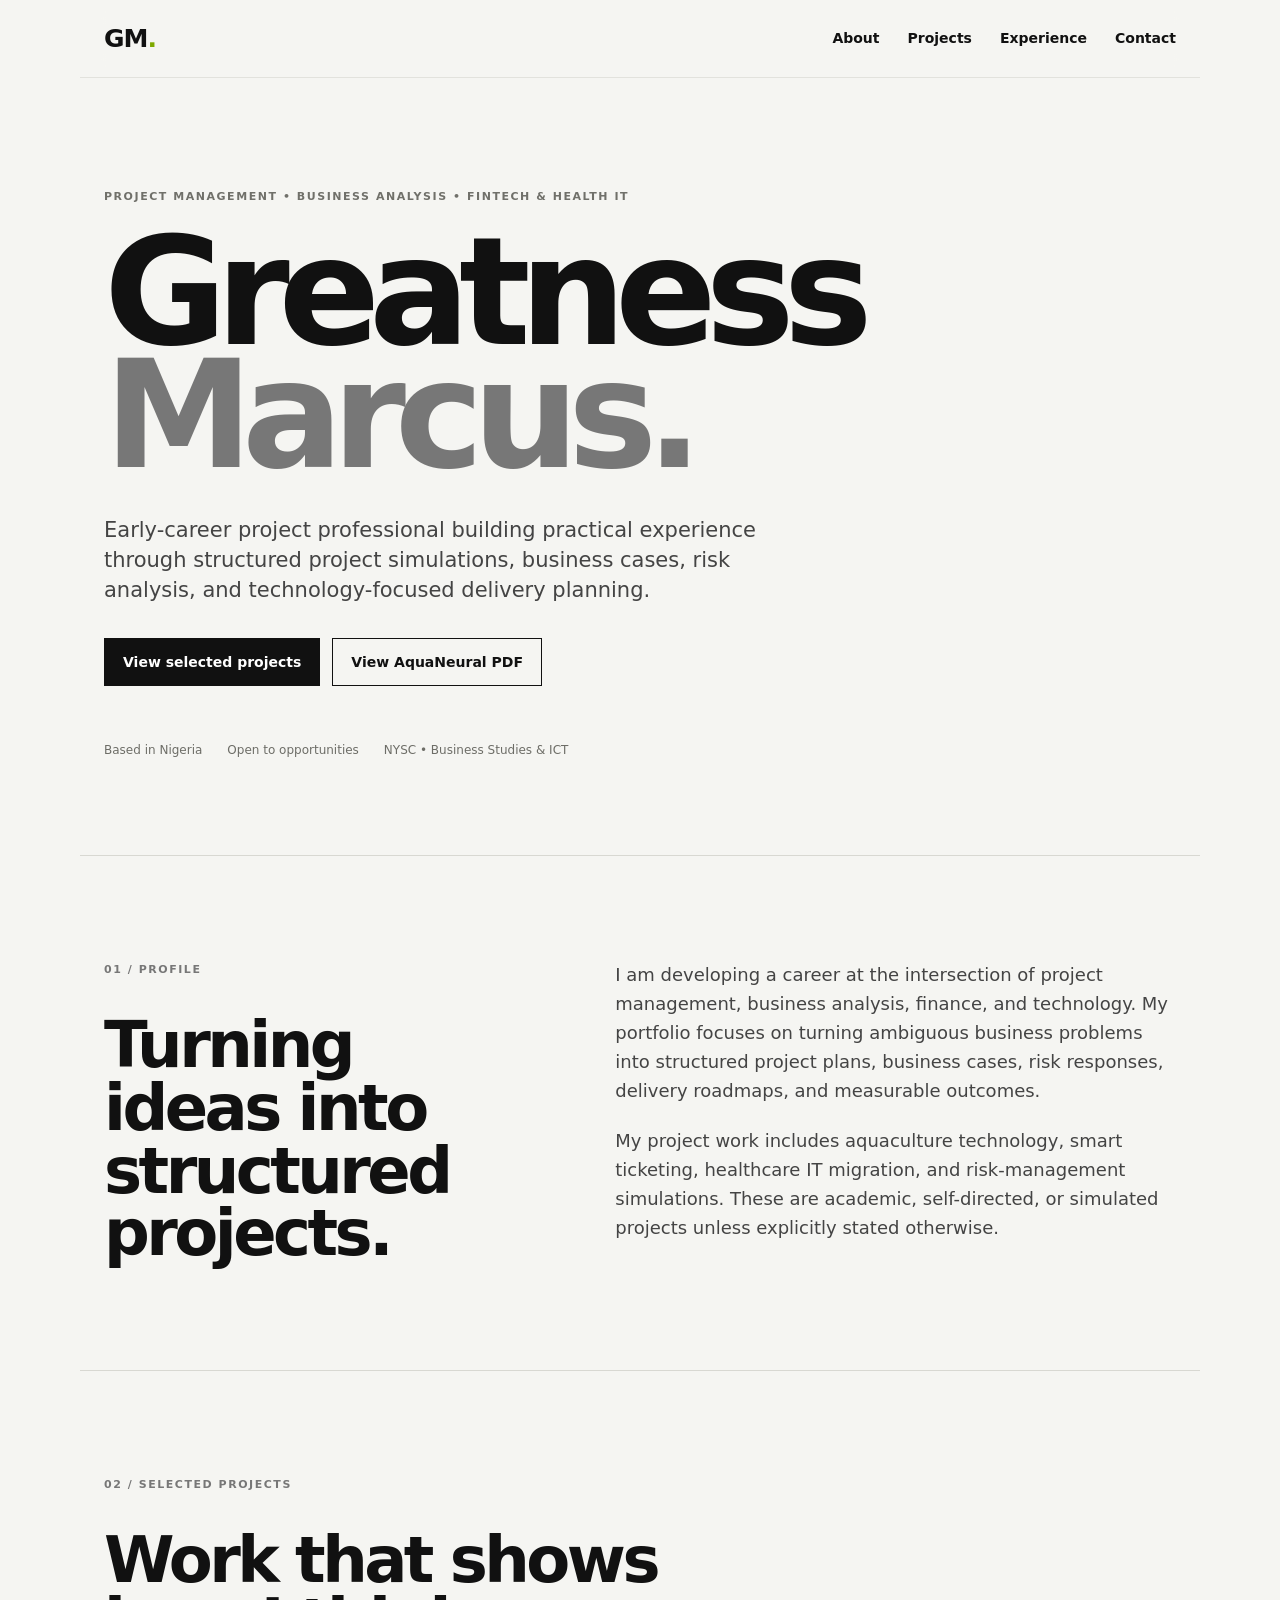
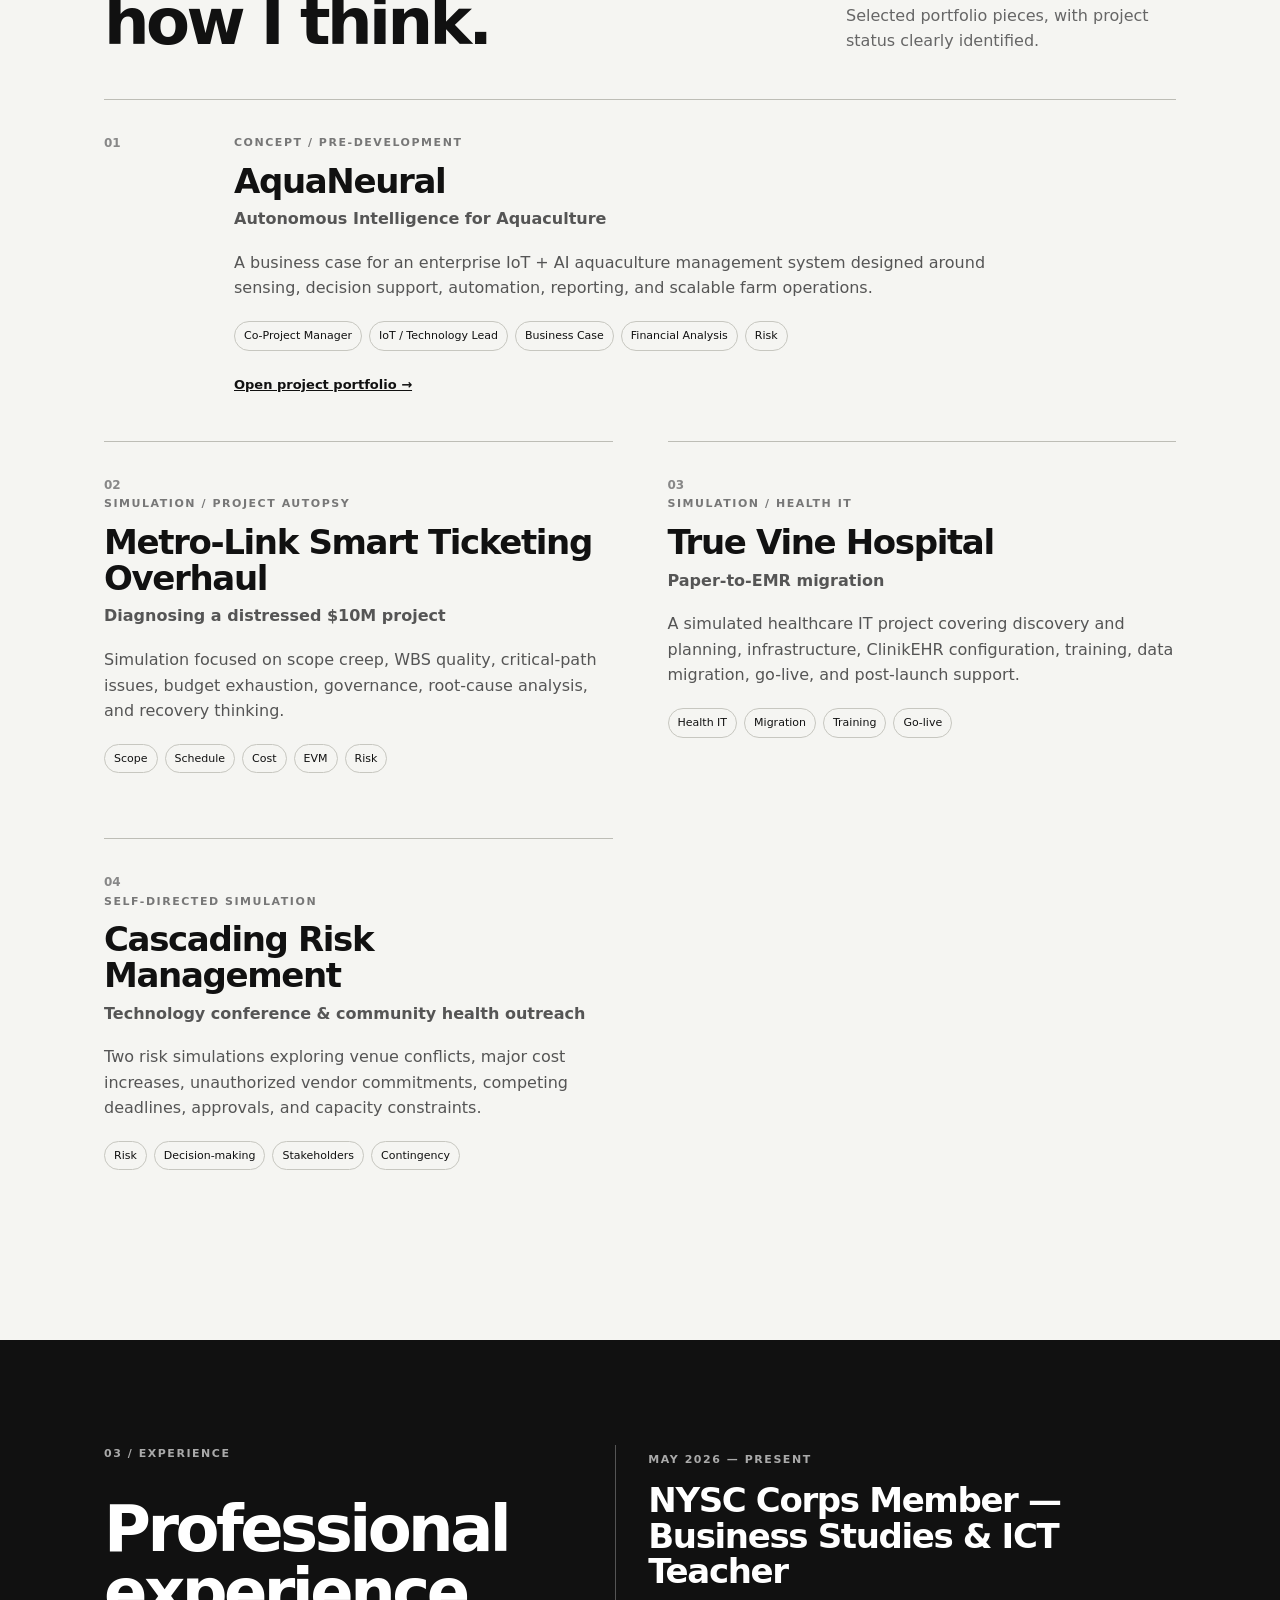
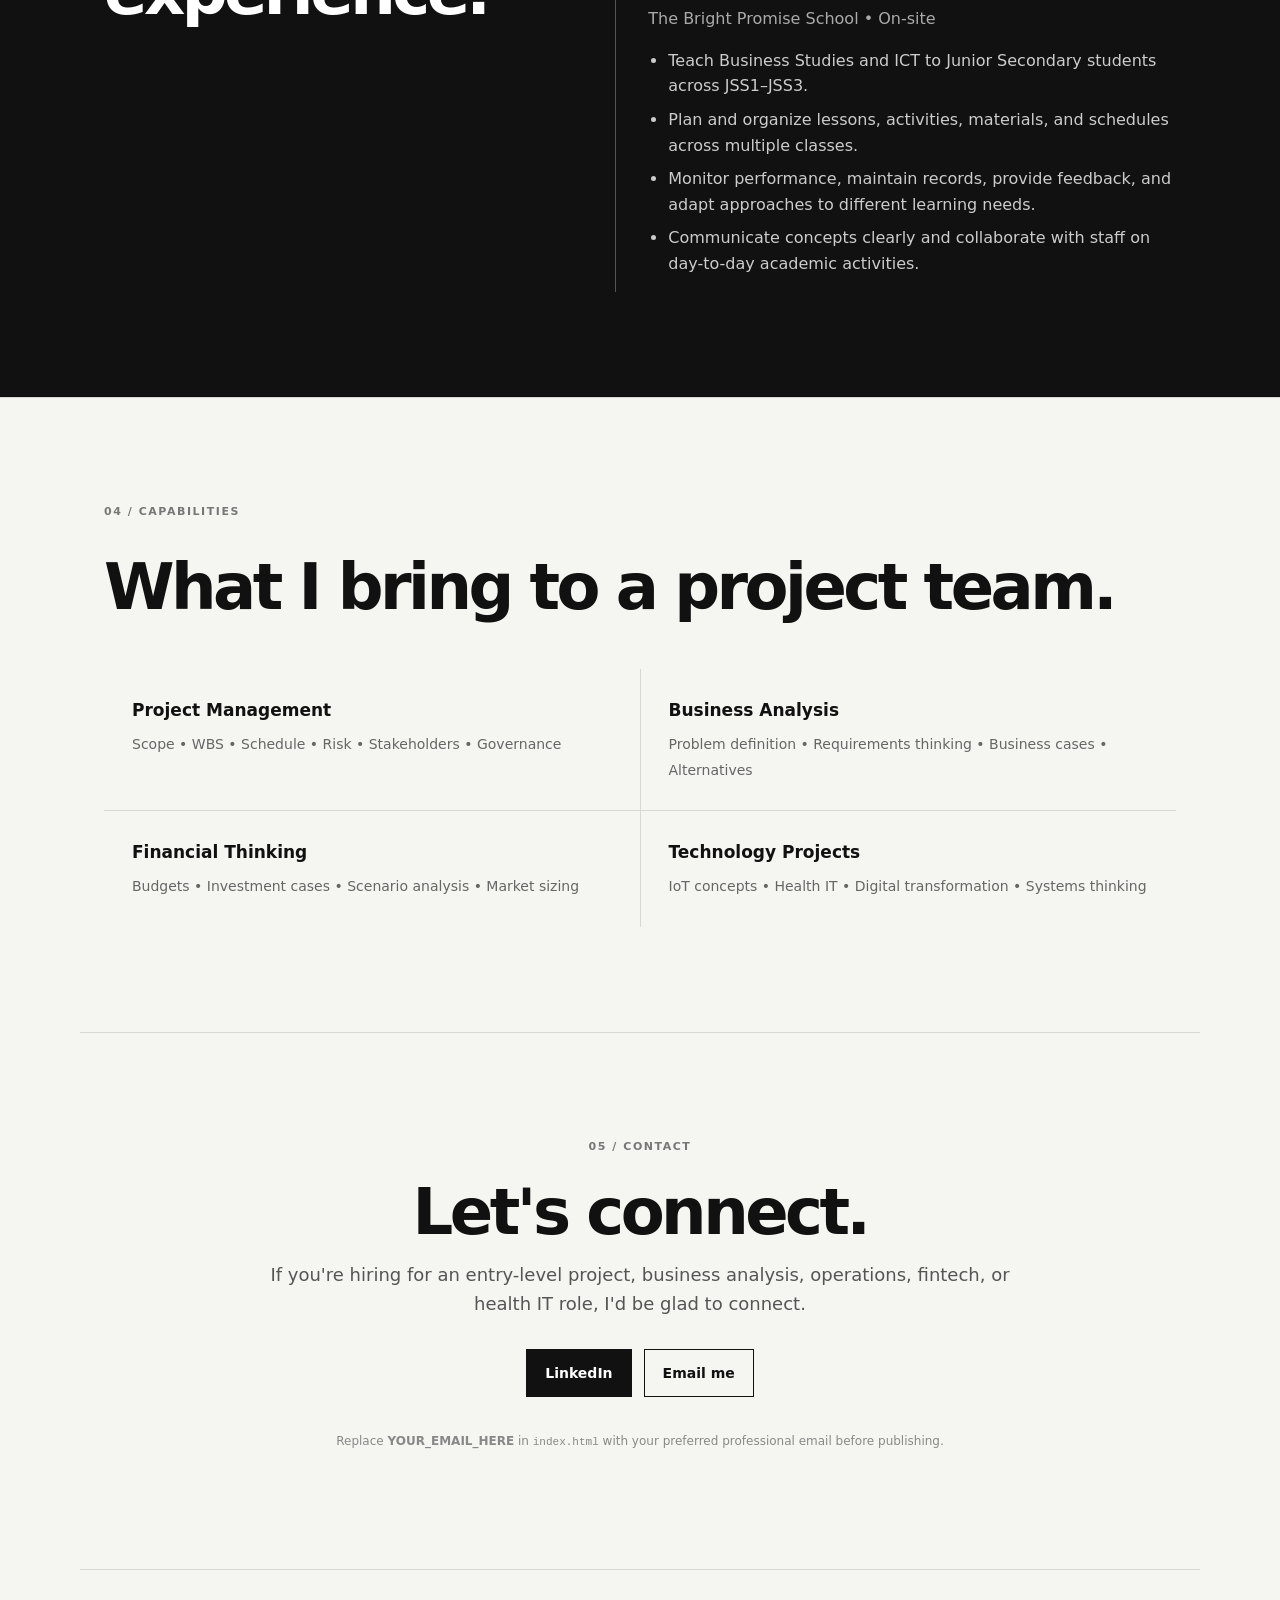
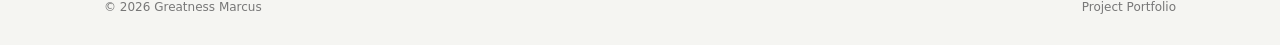
==== index.html @ 4e268452 "Add files via upload" ====
<!doctype html>
<html lang="en">
<head>
  <meta charset="utf-8">
  <meta name="viewport" content="width=device-width, initial-scale=1">
  <meta name="description" content="Greatness Marcus — Project Management, Business Analysis, FinTech & Health IT portfolio.">
  <title>Greatness Marcus | Project Portfolio</title>
  <link rel="stylesheet" href="style.css">
</head>
<body>
<header class="nav">
  <a class="brand" href="#top">GM<span>.</span></a>
  <nav>
    <a href="#about">About</a>
    <a href="#projects">Projects</a>
    <a href="#experience">Experience</a>
    <a href="#contact">Contact</a>
  </nav>
</header>

<main id="top">
<section class="hero">
  <div class="eyebrow">PROJECT MANAGEMENT • BUSINESS ANALYSIS • FINTECH & HEALTH IT</div>
  <h1>Greatness<br><em>Marcus.</em></h1>
  <p class="lead">Early-career project professional building practical experience through structured project simulations, business cases, risk analysis, and technology-focused delivery planning.</p>
  <div class="actions">
    <a class="button primary" href="#projects">View selected projects</a>
    <a class="button ghost" href="assets/AquaNeural_Project_Portfolio_Greatness_Marcus.pdf" target="_blank" rel="noopener">View AquaNeural PDF</a>
  </div>
  <div class="hero-meta">
    <span>Based in Nigeria</span><span>Open to opportunities</span><span>NYSC • Business Studies & ICT</span>
  </div>
</section>

<section id="about" class="section split">
  <div>
    <div class="section-kicker">01 / PROFILE</div>
    <h2>Turning ideas into structured projects.</h2>
  </div>
  <div class="copy">
    <p>I am developing a career at the intersection of project management, business analysis, finance, and technology. My portfolio focuses on turning ambiguous business problems into structured project plans, business cases, risk responses, delivery roadmaps, and measurable outcomes.</p>
    <p>My project work includes aquaculture technology, smart ticketing, healthcare IT migration, and risk-management simulations. These are academic, self-directed, or simulated projects unless explicitly stated otherwise.</p>
  </div>
</section>

<section id="projects" class="section">
  <div class="section-kicker">02 / SELECTED PROJECTS</div>
  <div class="section-head">
    <h2>Work that shows how I think.</h2>
    <p>Selected portfolio pieces, with project status clearly identified.</p>
  </div>

  <article class="project featured">
    <div class="project-number">01</div>
    <div class="project-body">
      <div class="tag">CONCEPT / PRE-DEVELOPMENT</div>
      <h3>AquaNeural</h3>
      <p class="subtitle">Autonomous Intelligence for Aquaculture</p>
      <p>A business case for an enterprise IoT + AI aquaculture management system designed around sensing, decision support, automation, reporting, and scalable farm operations.</p>
      <div class="chips"><span>Co-Project Manager</span><span>IoT / Technology Lead</span><span>Business Case</span><span>Financial Analysis</span><span>Risk</span></div>
      <a class="text-link" href="assets/AquaNeural_Project_Portfolio_Greatness_Marcus.pdf" target="_blank" rel="noopener">Open project portfolio →</a>
    </div>
  </article>

  <div class="grid">
    <article class="project">
      <div class="project-number">02</div>
      <div class="tag">SIMULATION / PROJECT AUTOPSY</div>
      <h3>Metro-Link Smart Ticketing Overhaul</h3>
      <p class="subtitle">Diagnosing a distressed $10M project</p>
      <p>Simulation focused on scope creep, WBS quality, critical-path issues, budget exhaustion, governance, root-cause analysis, and recovery thinking.</p>
      <div class="chips"><span>Scope</span><span>Schedule</span><span>Cost</span><span>EVM</span><span>Risk</span></div>
    </article>

    <article class="project">
      <div class="project-number">03</div>
      <div class="tag">SIMULATION / HEALTH IT</div>
      <h3>True Vine Hospital</h3>
      <p class="subtitle">Paper-to-EMR migration</p>
      <p>A simulated healthcare IT project covering discovery and planning, infrastructure, ClinikEHR configuration, training, data migration, go-live, and post-launch support.</p>
      <div class="chips"><span>Health IT</span><span>Migration</span><span>Training</span><span>Go-live</span></div>
    </article>

    <article class="project">
      <div class="project-number">04</div>
      <div class="tag">SELF-DIRECTED SIMULATION</div>
      <h3>Cascading Risk Management</h3>
      <p class="subtitle">Technology conference & community health outreach</p>
      <p>Two risk simulations exploring venue conflicts, major cost increases, unauthorized vendor commitments, competing deadlines, approvals, and capacity constraints.</p>
      <div class="chips"><span>Risk</span><span>Decision-making</span><span>Stakeholders</span><span>Contingency</span></div>
    </article>
  </div>
</section>

<section id="experience" class="section split dark-section">
  <div>
    <div class="section-kicker">03 / EXPERIENCE</div>
    <h2>Professional experience.</h2>
  </div>
  <div class="timeline">
    <div class="timeline-item">
      <span class="date">MAY 2026 — PRESENT</span>
      <h3>NYSC Corps Member — Business Studies & ICT Teacher</h3>
      <p class="muted">The Bright Promise School • On-site</p>
      <ul>
        <li>Teach Business Studies and ICT to Junior Secondary students across JSS1–JSS3.</li>
        <li>Plan and organize lessons, activities, materials, and schedules across multiple classes.</li>
        <li>Monitor performance, maintain records, provide feedback, and adapt approaches to different learning needs.</li>
        <li>Communicate concepts clearly and collaborate with staff on day-to-day academic activities.</li>
      </ul>
    </div>
  </div>
</section>

<section class="section capabilities">
  <div class="section-kicker">04 / CAPABILITIES</div>
  <h2>What I bring to a project team.</h2>
  <div class="cap-grid">
    <div><b>Project Management</b><span>Scope • WBS • Schedule • Risk • Stakeholders • Governance</span></div>
    <div><b>Business Analysis</b><span>Problem definition • Requirements thinking • Business cases • Alternatives</span></div>
    <div><b>Financial Thinking</b><span>Budgets • Investment cases • Scenario analysis • Market sizing</span></div>
    <div><b>Technology Projects</b><span>IoT concepts • Health IT • Digital transformation • Systems thinking</span></div>
  </div>
</section>

<section id="contact" class="section contact">
  <div class="section-kicker">05 / CONTACT</div>
  <h2>Let's connect.</h2>
  <p>If you're hiring for an entry-level project, business analysis, operations, fintech, or health IT role, I'd be glad to connect.</p>
  <div class="actions">
    <a class="button primary" href="https://www.linkedin.com/in/greatness-marcus-pm" target="_blank" rel="noopener">LinkedIn</a>
    <a class="button ghost" href="mailto:YOUR_EMAIL_HERE">Email me</a>
  </div>
  <p class="small">Replace <strong>YOUR_EMAIL_HERE</strong> in <code>index.html</code> with your preferred professional email before publishing.</p>
</section>
</main>

<footer>
  <span>© 2026 Greatness Marcus</span>
  <span>Project Portfolio</span>
</footer>
</body>
</html>
---- style.css ----
:root{
  --bg:#f5f5f2; --ink:#111; --muted:#666; --line:#d8d8d2;
  --accent:#c8ff4d; --dark:#111; --dark2:#1a1a18; --white:#fff;
  --max:1120px;
}
*{box-sizing:border-box}
html{scroll-behavior:smooth}
body{margin:0;background:var(--bg);color:var(--ink);font-family:Inter,ui-sans-serif,system-ui,-apple-system,BlinkMacSystemFont,"Segoe UI",sans-serif;line-height:1.6}
a{color:inherit;text-decoration:none}
.nav{height:78px;display:flex;align-items:center;justify-content:space-between;max-width:var(--max);margin:auto;padding:0 24px;position:sticky;top:0;background:rgba(245,245,242,.9);backdrop-filter:blur(12px);z-index:10;border-bottom:1px solid rgba(216,216,210,.65)}
.brand{font-size:25px;font-weight:900;letter-spacing:-1px}.brand span{color:#7ea900}
nav{display:flex;gap:28px;font-size:14px;font-weight:650}nav a:hover{text-decoration:underline}
.hero{max-width:var(--max);margin:auto;padding:110px 24px 95px;border-bottom:1px solid var(--line)}
.eyebrow,.section-kicker,.tag,.date{font-size:11px;font-weight:800;letter-spacing:.14em}
.eyebrow{margin-bottom:25px;color:#70706a}
h1{font-size:clamp(68px,12vw,150px);line-height:.82;letter-spacing:-.075em;margin:0 0 38px;font-weight:900}
h1 em{font-style:normal;color:#777}
.lead{max-width:720px;font-size:21px;line-height:1.45;color:#444;margin:0 0 32px}
.actions{display:flex;gap:12px;flex-wrap:wrap}.button{padding:12px 18px;border:1px solid #111;font-size:14px;font-weight:750}.button.primary{background:#111;color:#fff}.button.primary:hover{background:#30302d}.button.ghost{background:transparent}.button.ghost:hover{background:#fff}
.hero-meta{display:flex;gap:25px;flex-wrap:wrap;margin-top:55px;font-size:12px;color:#6d6d67}
.section{max-width:var(--max);margin:auto;padding:105px 24px}.section-kicker{color:#777;margin-bottom:35px}.split{display:grid;grid-template-columns:1fr 1.3fr;gap:80px;border-bottom:1px solid var(--line)}
h2{font-size:clamp(38px,5vw,64px);line-height:.98;letter-spacing:-.055em;margin:0;font-weight:850}
.copy{font-size:18px;color:#444;max-width:700px}.copy p{margin:0 0 22px}
.section-head{display:flex;justify-content:space-between;gap:40px;align-items:end;margin-bottom:45px}.section-head p{max-width:330px;color:#666;margin:0}
.project{position:relative;border-top:1px solid #bdbdb6;padding:34px 0 45px}.project.featured{display:grid;grid-template-columns:100px 1fr;gap:30px}.project-number{font-size:12px;font-weight:800;color:#888}.tag{color:#777;margin-bottom:12px}
h3{font-size:34px;line-height:1.05;letter-spacing:-.04em;margin:0 0 7px}.subtitle{margin:0 0 18px;font-weight:650;color:#555}.project p:not(.subtitle){max-width:760px;color:#555;margin:0 0 20px}.chips{display:flex;gap:7px;flex-wrap:wrap;margin:20px 0}.chips span{font-size:11px;border:1px solid #c7c7c0;padding:5px 9px;border-radius:100px}.text-link{font-size:13px;font-weight:800;text-decoration:underline}
.grid{display:grid;grid-template-columns:1fr 1fr;gap:0 55px}.grid .project{min-height:350px}
.dark-section{max-width:none;background:var(--dark);color:#fff;padding-left:max(24px,calc((100% - var(--max))/2 + 24px));padding-right:max(24px,calc((100% - var(--max))/2 + 24px));display:grid;grid-template-columns:minmax(250px,1fr) minmax(400px,1.3fr);gap:80px}.dark-section .section-kicker{color:#aaa}.timeline{border-left:1px solid #555;padding-left:32px}.timeline-item .date{color:#aaa}.timeline-item h3{margin-top:12px}.muted{color:#aaa}.timeline ul{padding-left:20px;color:#ccc}.timeline li{margin:8px 0}
.capabilities{border-bottom:1px solid var(--line)}.cap-grid{display:grid;grid-template-columns:1fr 1fr;gap:1px;background:var(--line);margin-top:50px}.cap-grid div{background:var(--bg);padding:28px}.cap-grid b{display:block;font-size:17px;margin-bottom:7px}.cap-grid span{font-size:14px;color:#666}
.contact{max-width:800px;margin-left:auto;margin-right:auto;text-align:center}.contact .section-kicker{margin-bottom:25px}.contact p{color:#555;font-size:18px}.contact .actions{justify-content:center;margin-top:30px}.small{font-size:12px!important;color:#888!important;margin-top:35px}code{font-size:11px}
footer{border-top:1px solid var(--line);max-width:var(--max);margin:auto;padding:28px 24px;display:flex;justify-content:space-between;color:#777;font-size:12px}
@media(max-width:760px){
  nav{display:none}.nav{height:64px}
  .hero{padding-top:75px}.lead{font-size:18px}
  .split,.dark-section{display:block}.split>div:first-child,.dark-section>div:first-child{margin-bottom:45px}
  .dark-section{padding-left:24px;padding-right:24px}
  .project.featured{grid-template-columns:1fr;gap:8px}.grid{grid-template-columns:1fr}
  .grid .project{min-height:auto}.section{padding-top:75px;padding-bottom:75px}
  .section-head{display:block}.section-head p{margin-top:18px}
  .cap-grid{grid-template-columns:1fr}
  footer{display:block}footer span+span{display:block;margin-top:7px}
}
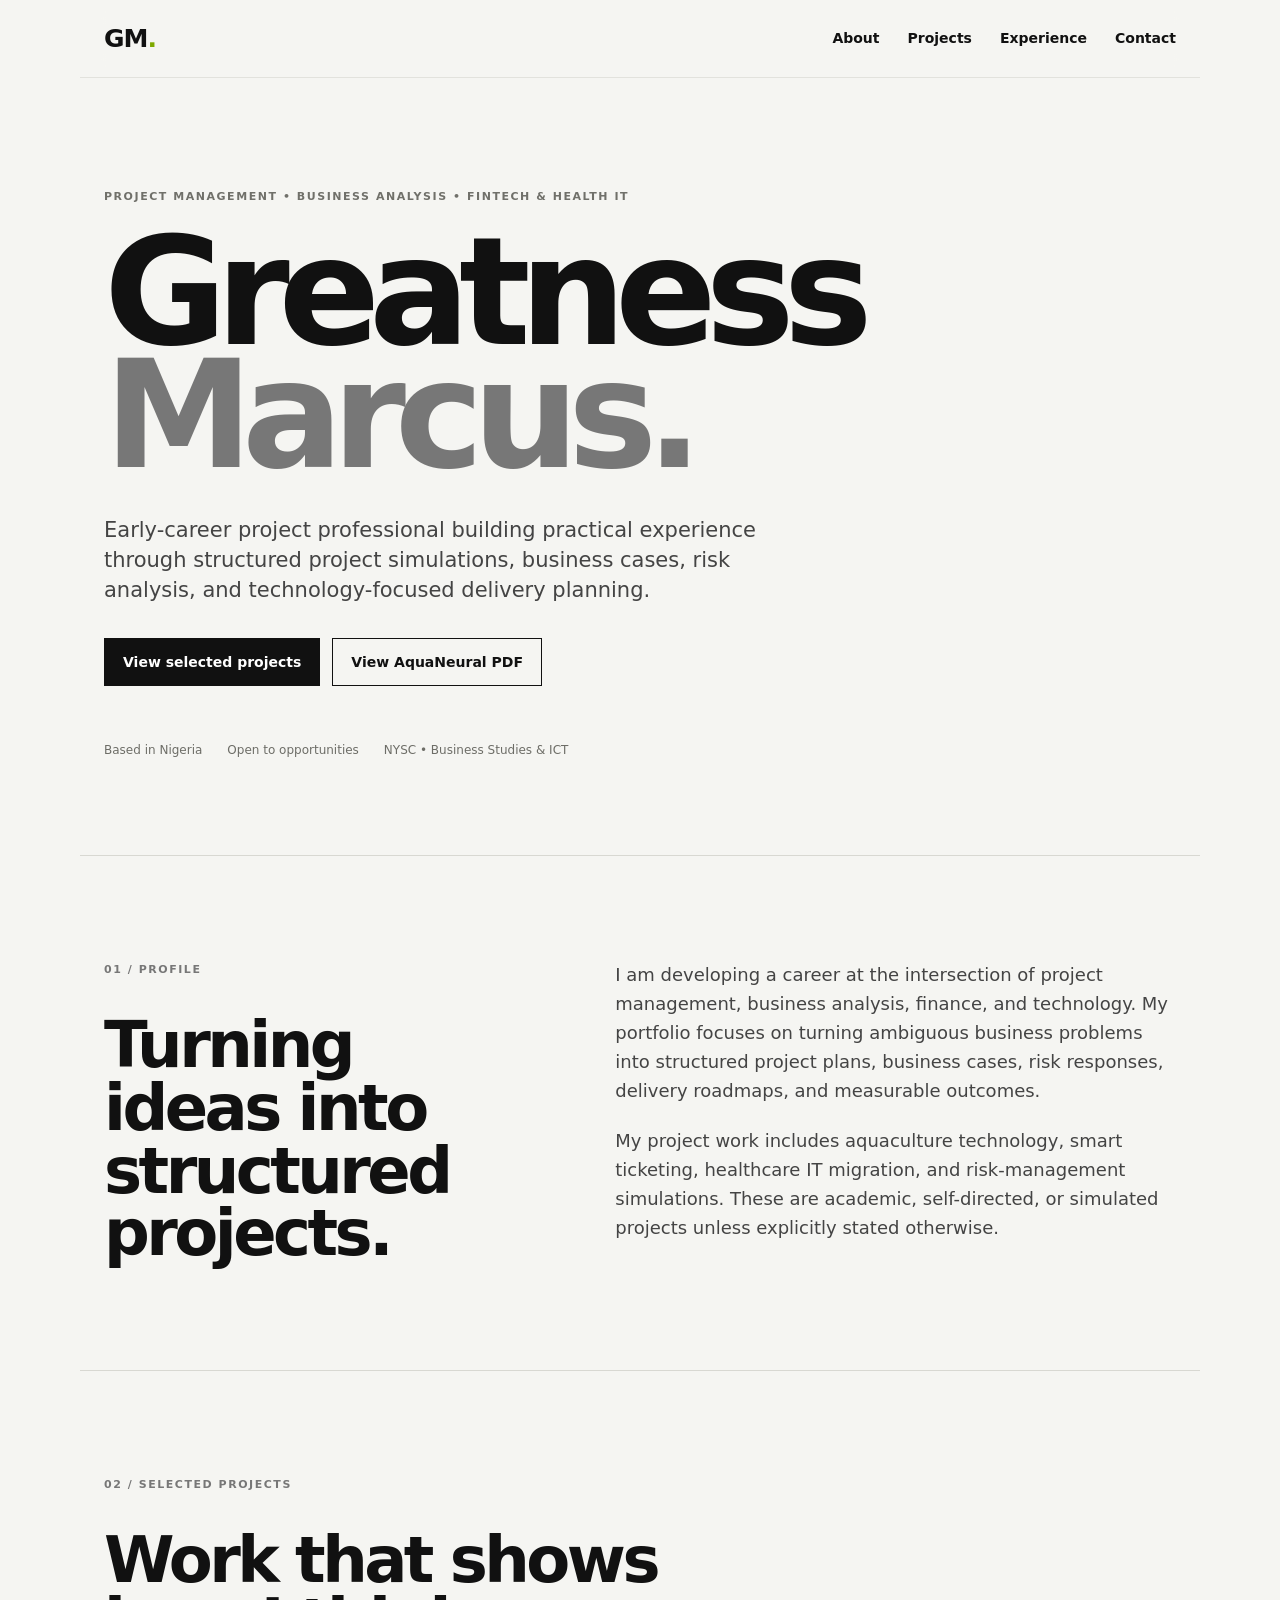
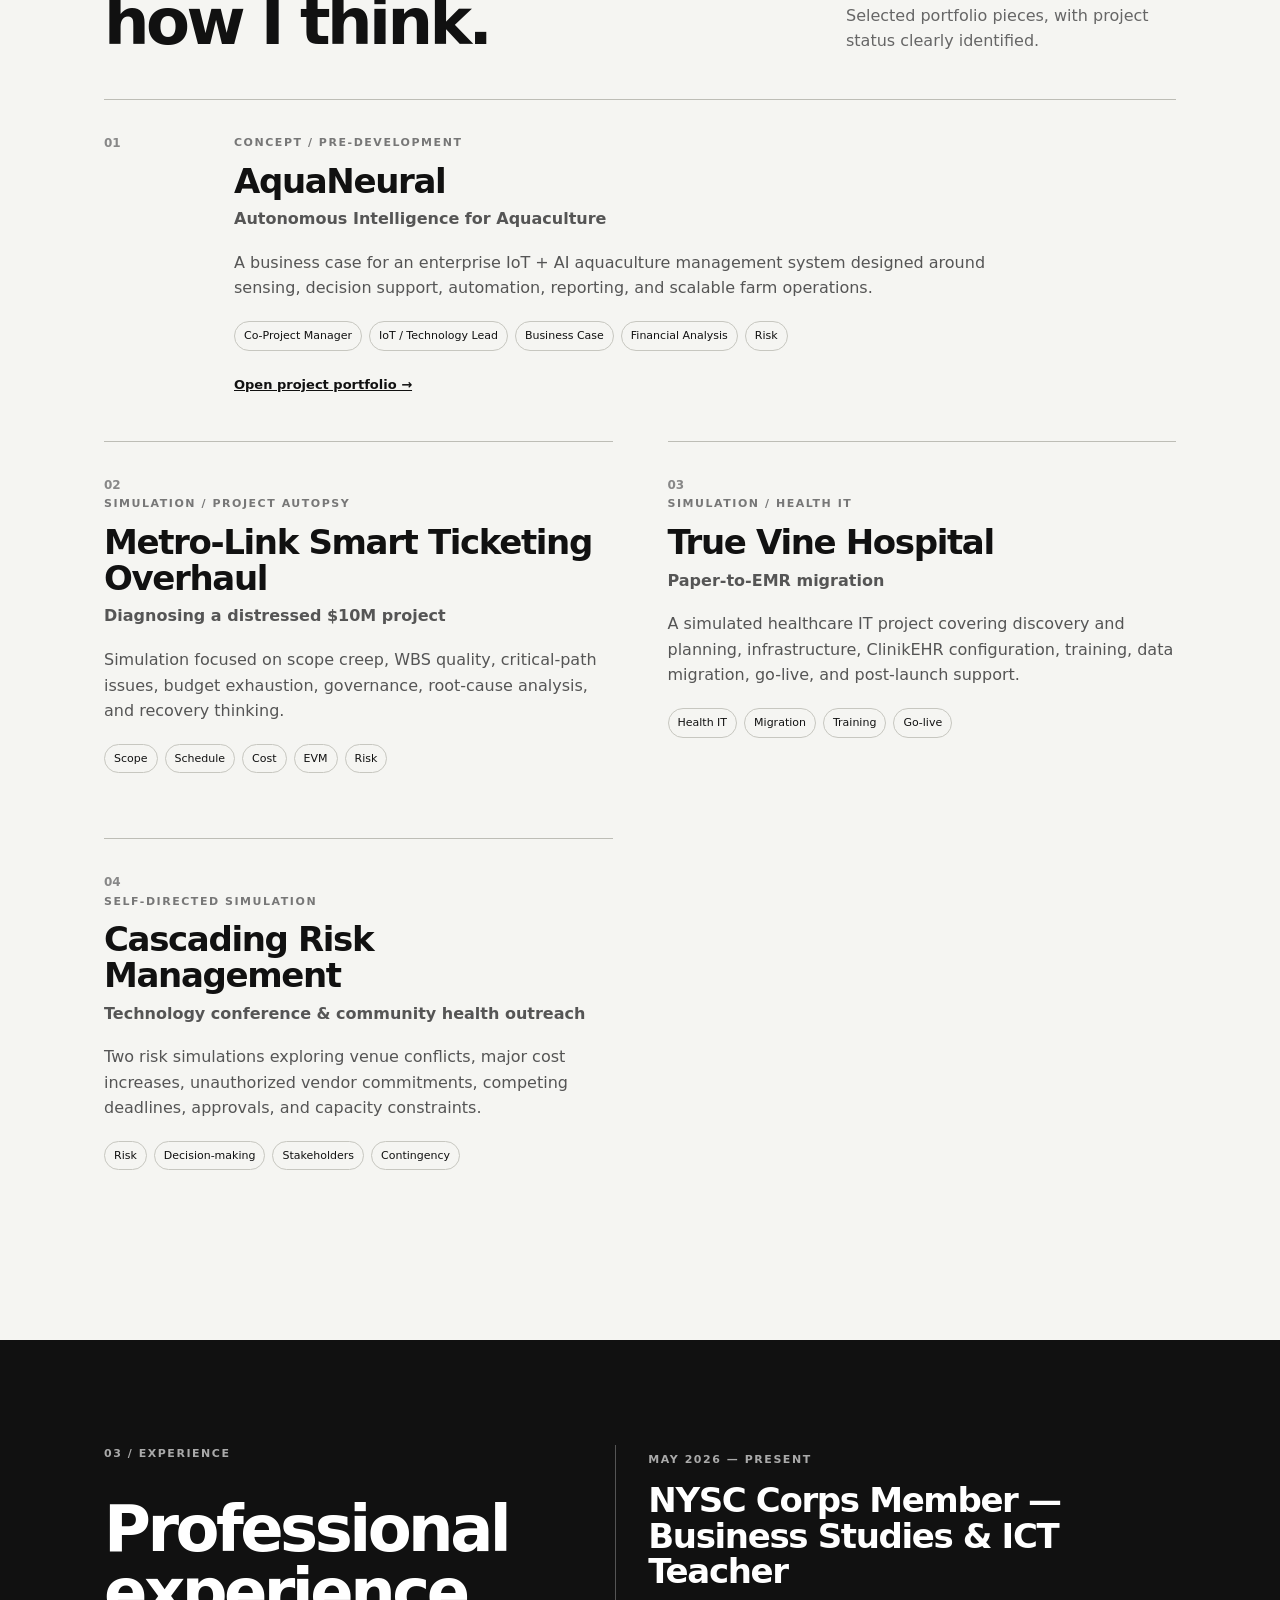
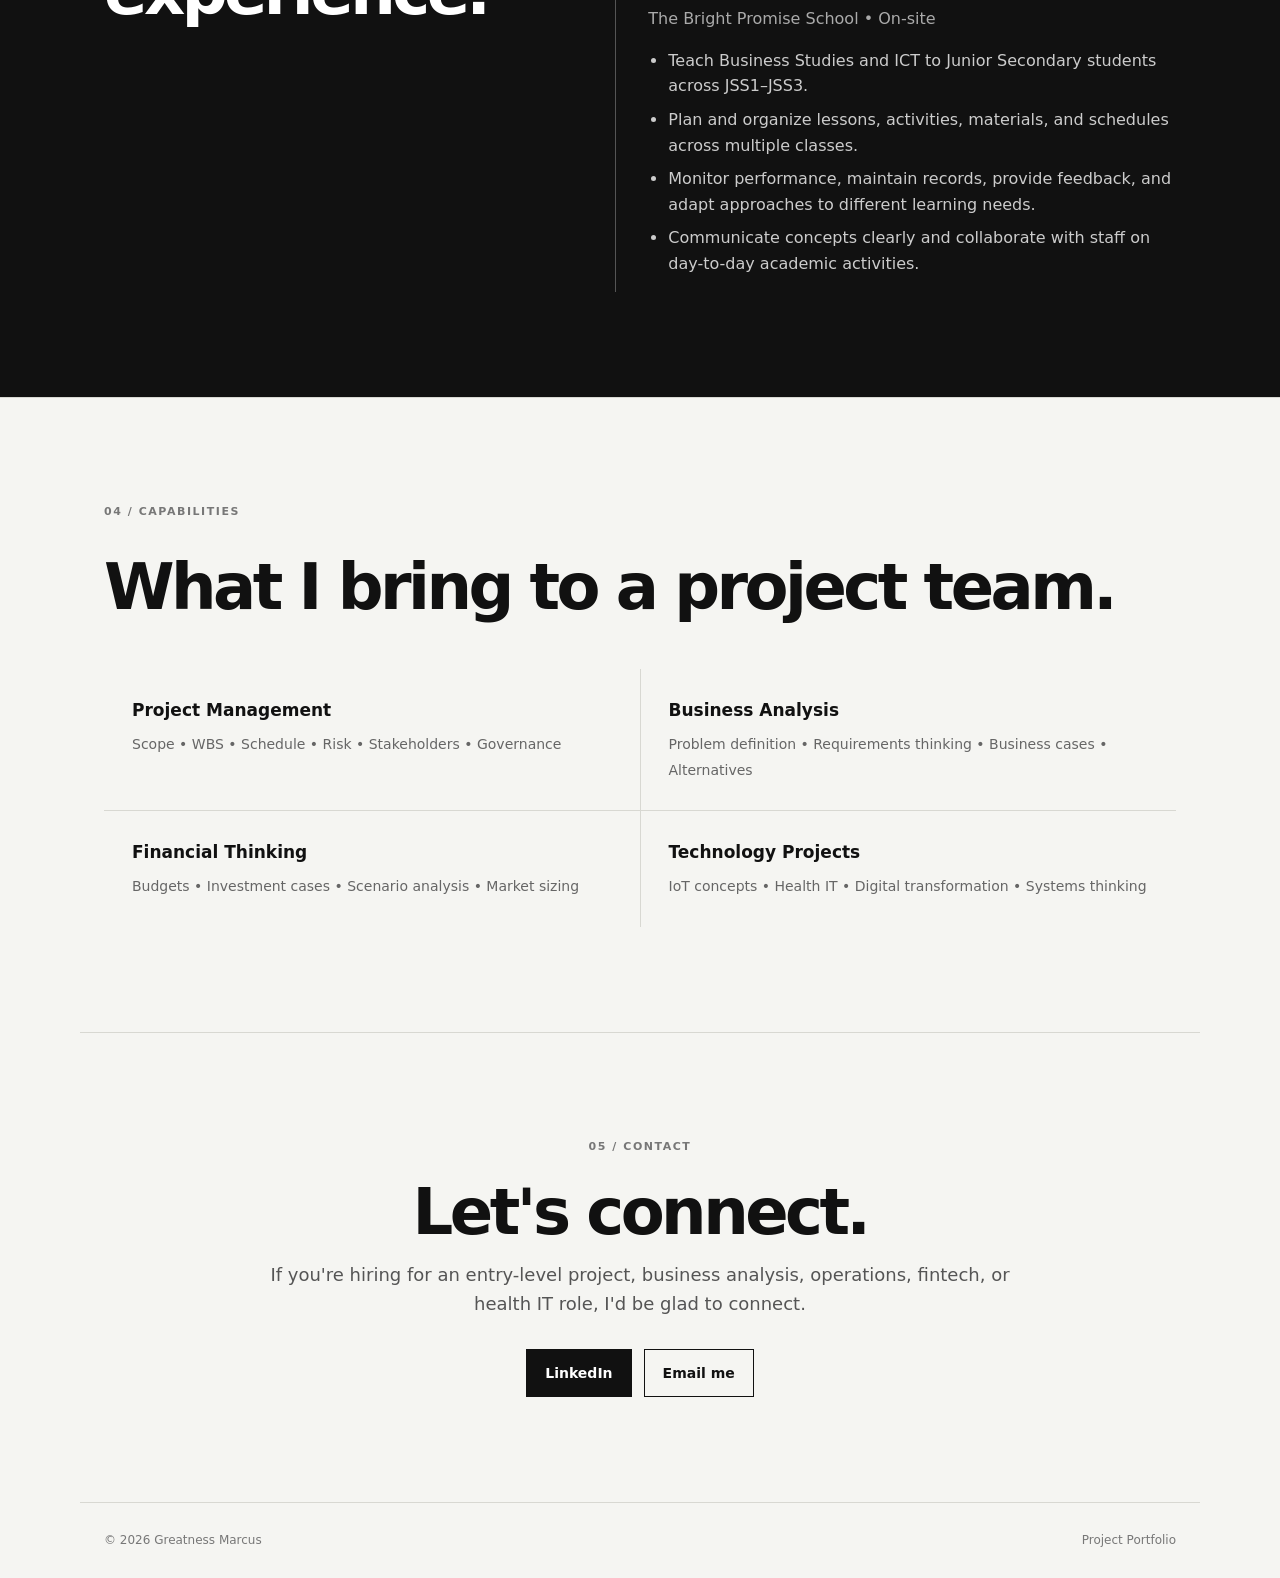
==== commit d85ff501: "Update index.html" ====
--- a/index.html
+++ b/index.html
@@ -129,9 +129,8 @@
   <p>If you're hiring for an entry-level project, business analysis, operations, fintech, or health IT role, I'd be glad to connect.</p>
   <div class="actions">
     <a class="button primary" href="https://www.linkedin.com/in/greatness-marcus-pm" target="_blank" rel="noopener">LinkedIn</a>
-    <a class="button ghost" href="mailto:YOUR_EMAIL_HERE">Email me</a>
+    <a class="button ghost" href="mailto:marcusgreatness05@gmail.com">Email me</a>
   </div>
-  <p class="small">Replace <strong>YOUR_EMAIL_HERE</strong> in <code>index.html</code> with your preferred professional email before publishing.</p>
 </section>
 </main>
 
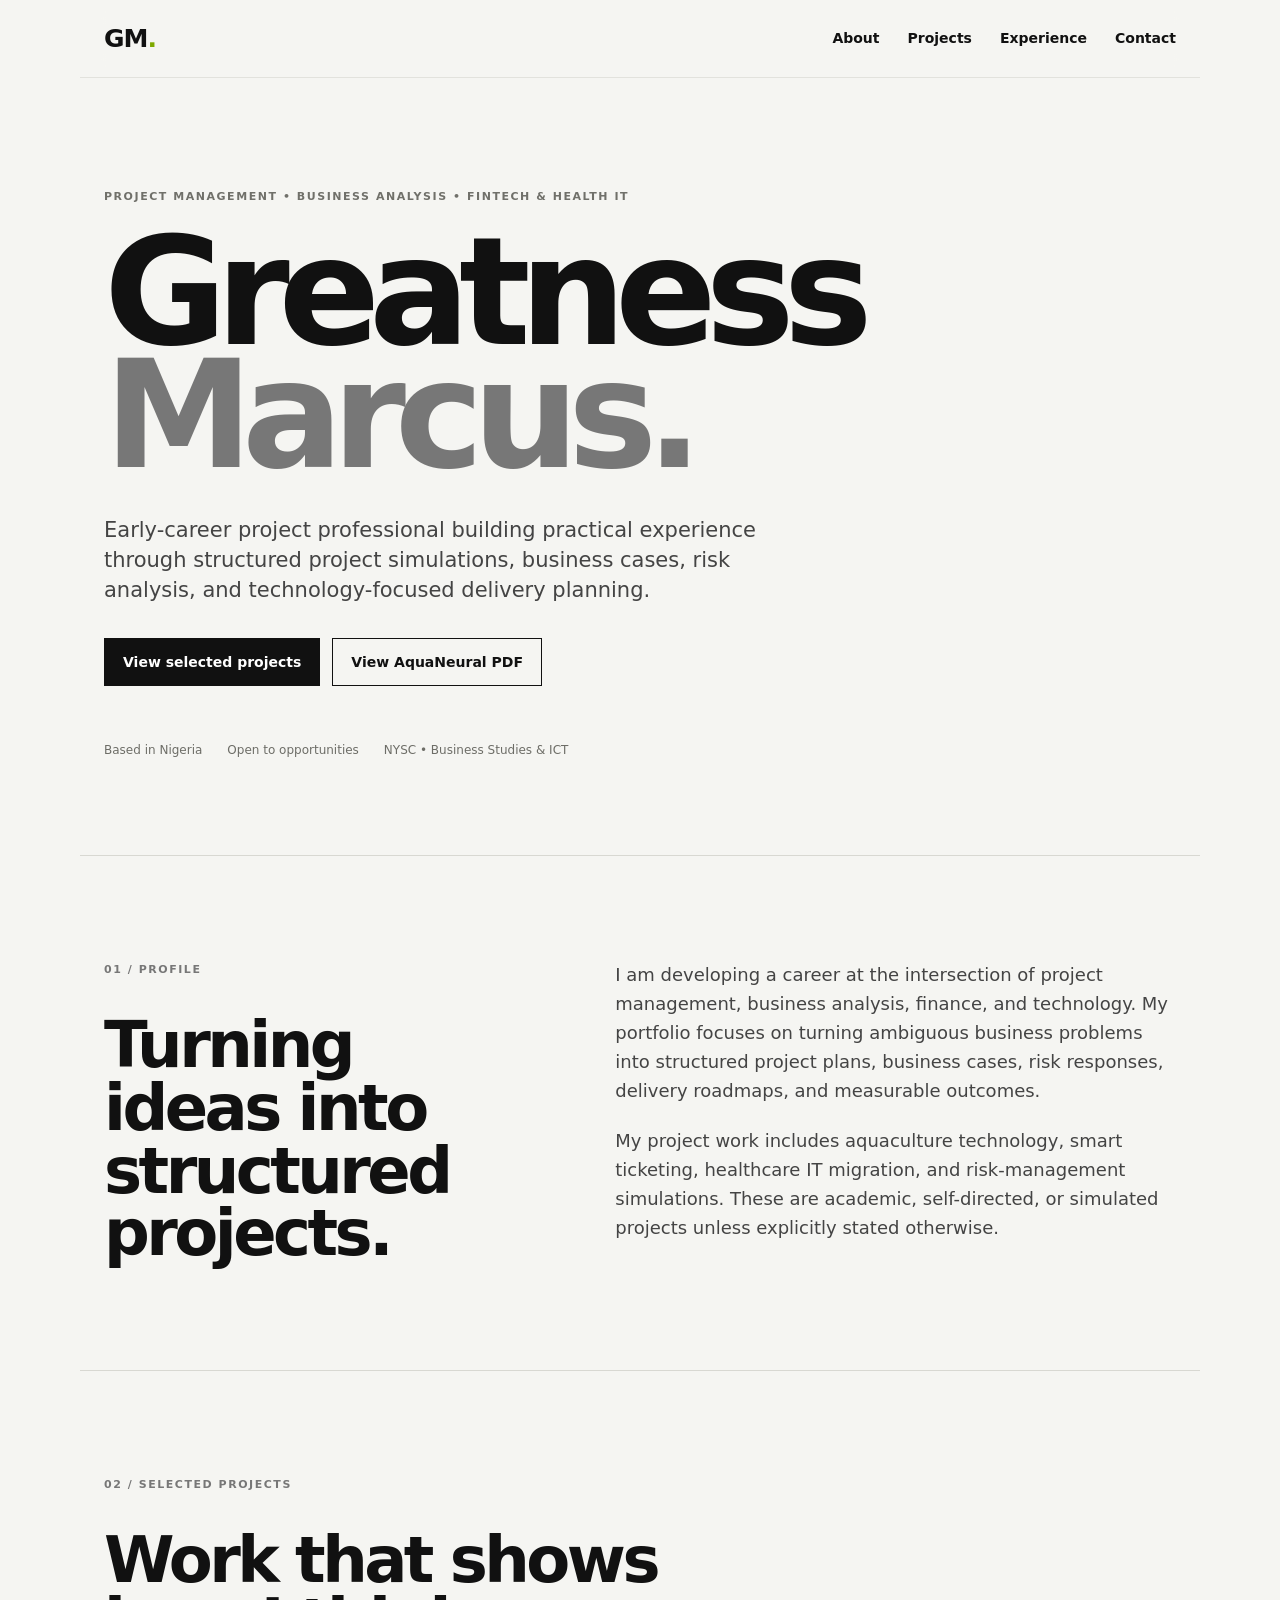
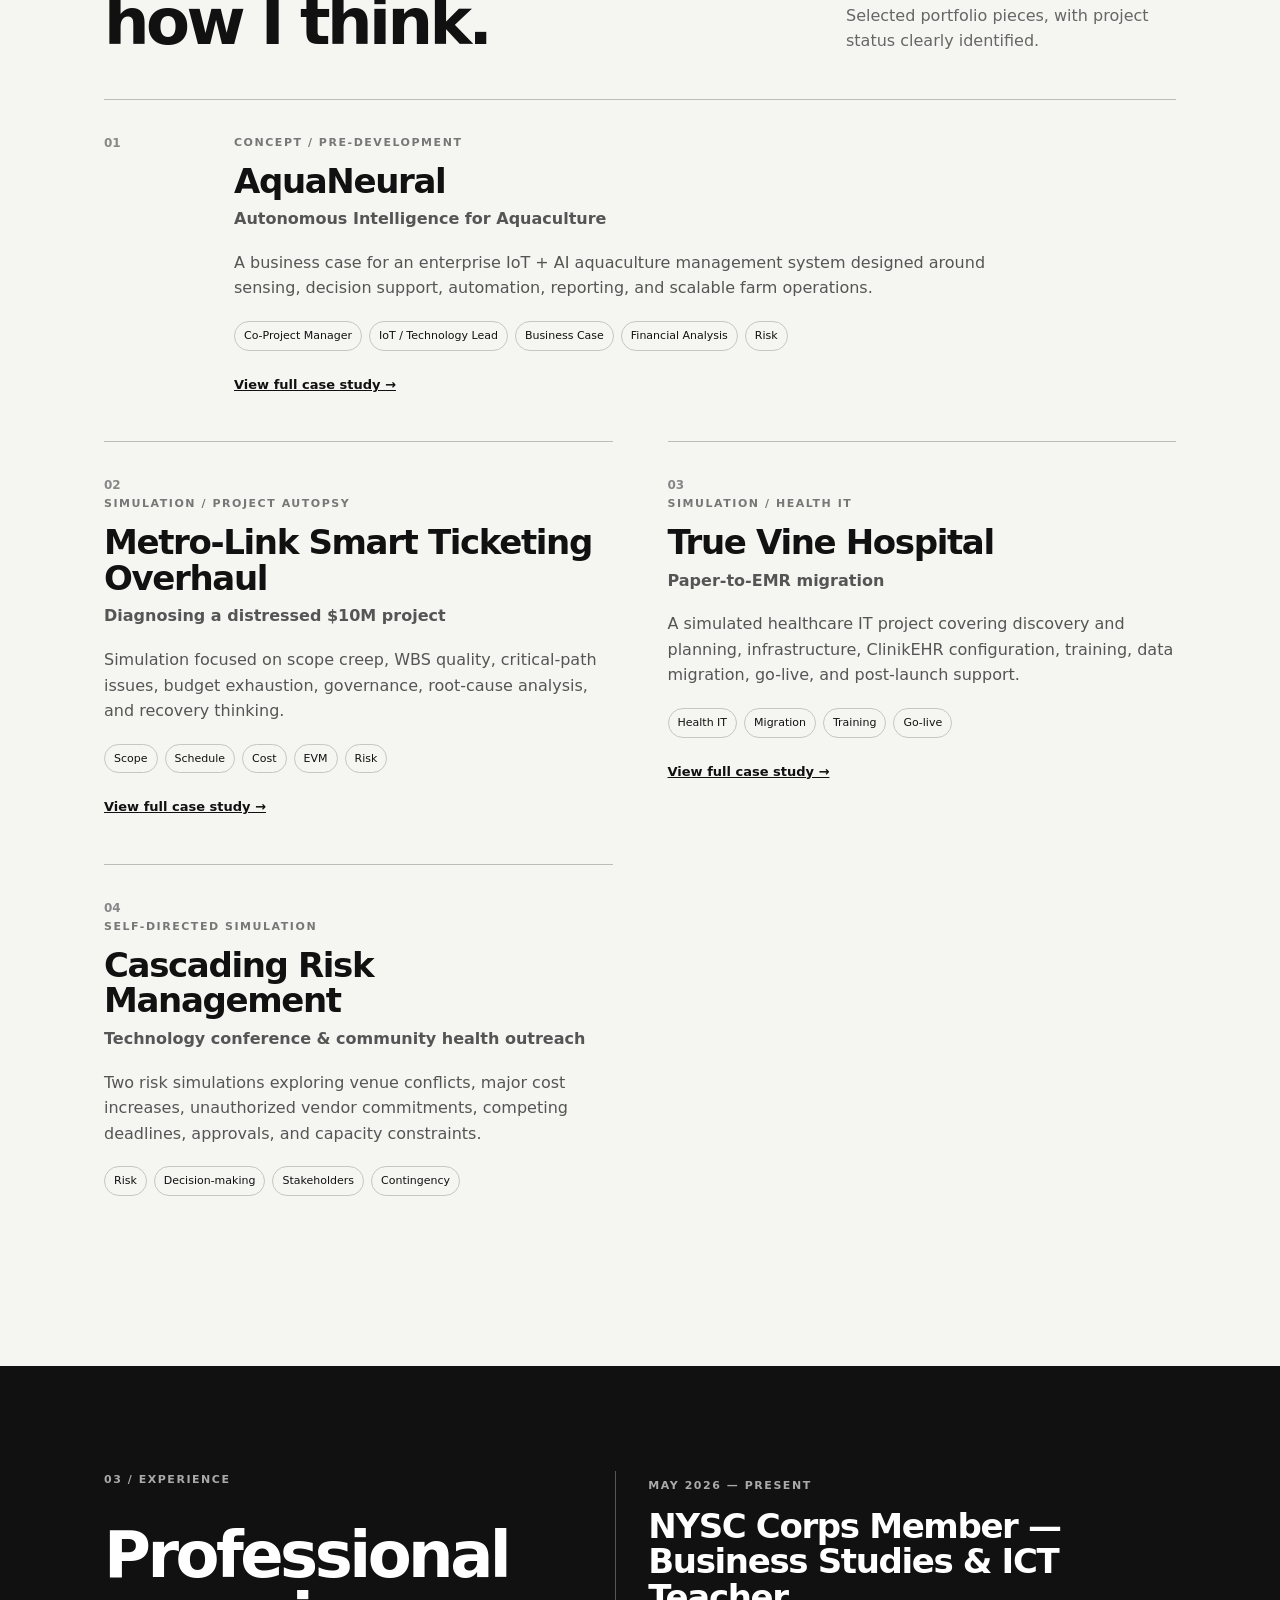
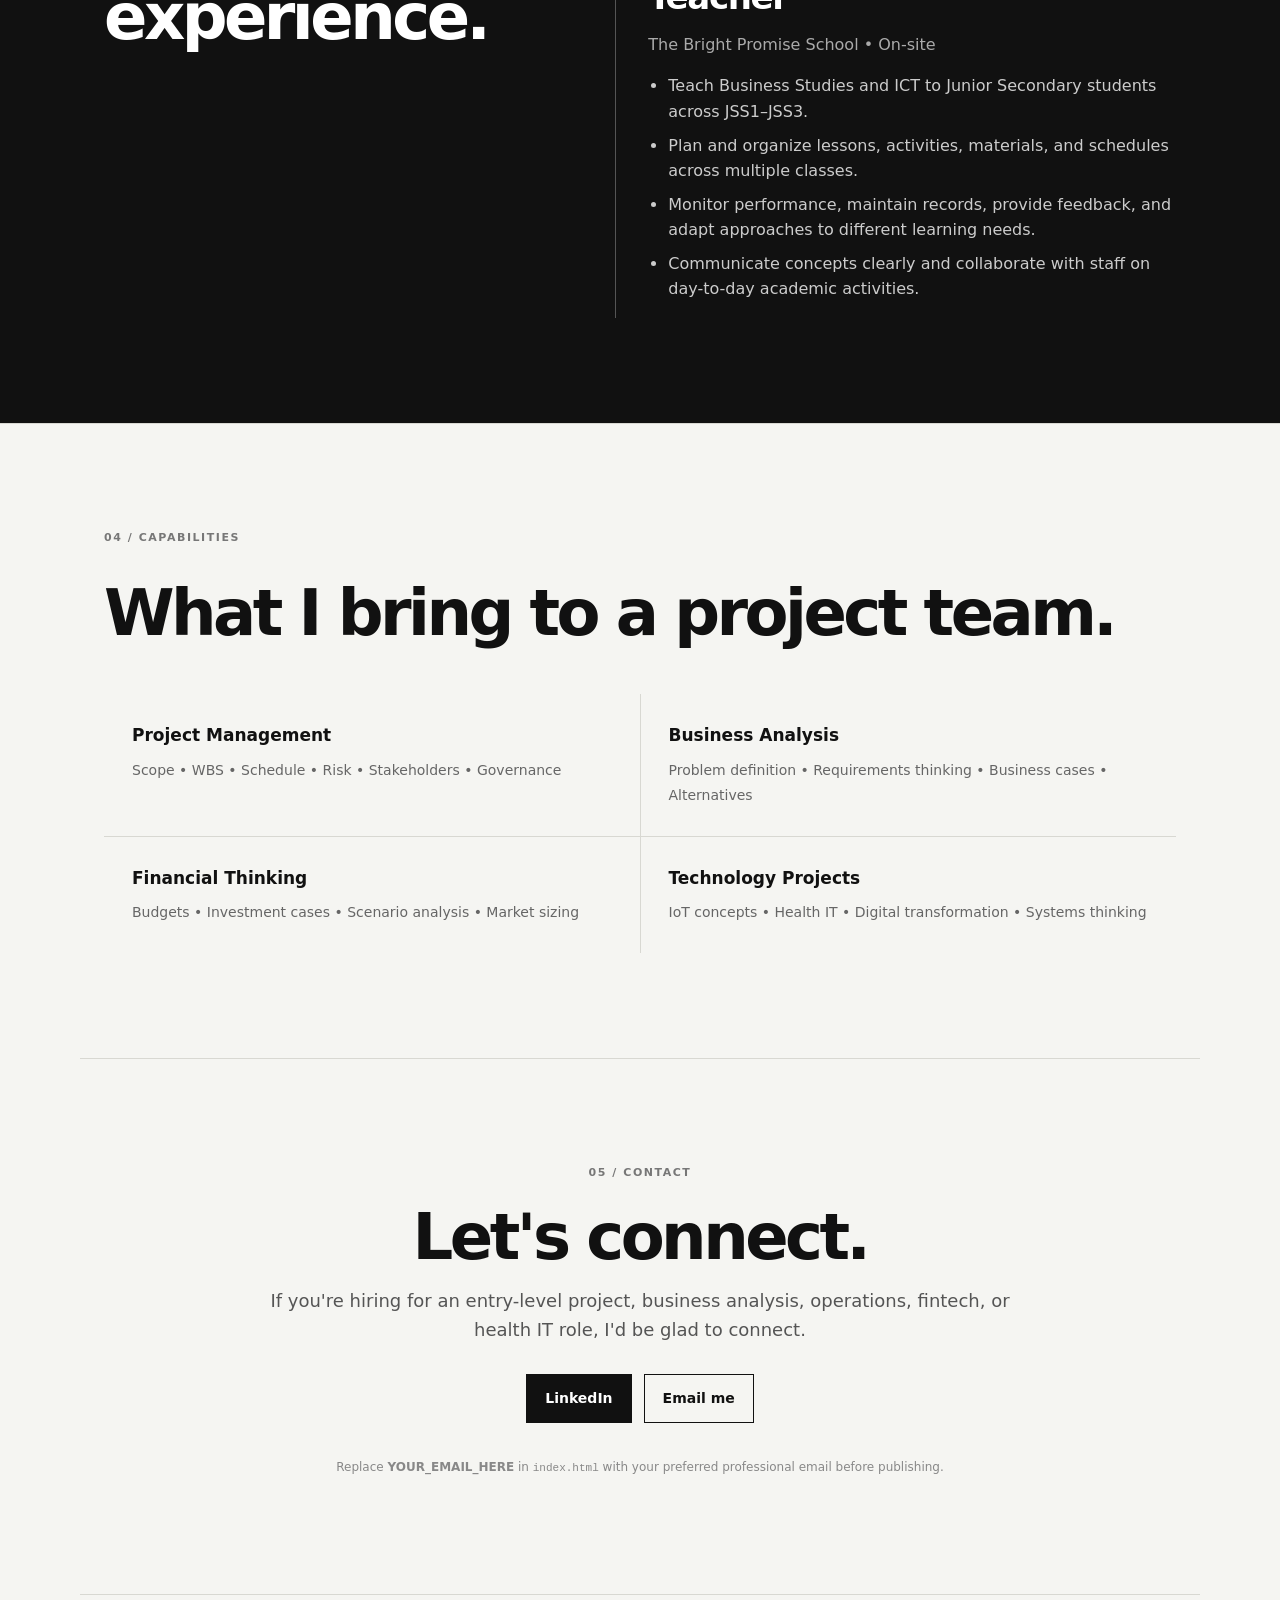
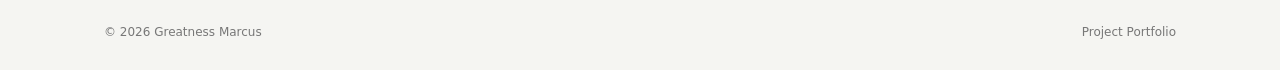
==== commit cf1d910b: "Update portfolio with project case studies" ====
--- a/index.html
+++ b/index.html
@@ -58,7 +58,7 @@
       <p class="subtitle">Autonomous Intelligence for Aquaculture</p>
       <p>A business case for an enterprise IoT + AI aquaculture management system designed around sensing, decision support, automation, reporting, and scalable farm operations.</p>
       <div class="chips"><span>Co-Project Manager</span><span>IoT / Technology Lead</span><span>Business Case</span><span>Financial Analysis</span><span>Risk</span></div>
-      <a class="text-link" href="assets/AquaNeural_Project_Portfolio_Greatness_Marcus.pdf" target="_blank" rel="noopener">Open project portfolio →</a>
+      <a class="text-link" href="aquaneural.html">View full case study →</a>
     </div>
   </article>
 
@@ -69,7 +69,7 @@
       <h3>Metro-Link Smart Ticketing Overhaul</h3>
       <p class="subtitle">Diagnosing a distressed $10M project</p>
       <p>Simulation focused on scope creep, WBS quality, critical-path issues, budget exhaustion, governance, root-cause analysis, and recovery thinking.</p>
-      <div class="chips"><span>Scope</span><span>Schedule</span><span>Cost</span><span>EVM</span><span>Risk</span></div>
+      <div class="chips"><span>Scope</span><span>Schedule</span><span>Cost</span><span>EVM</span><span>Risk</span></div><a class="text-link" href="metro-link.html">View full case study →</a>
     </article>
 
     <article class="project">
@@ -78,7 +78,7 @@
       <h3>True Vine Hospital</h3>
       <p class="subtitle">Paper-to-EMR migration</p>
       <p>A simulated healthcare IT project covering discovery and planning, infrastructure, ClinikEHR configuration, training, data migration, go-live, and post-launch support.</p>
-      <div class="chips"><span>Health IT</span><span>Migration</span><span>Training</span><span>Go-live</span></div>
+      <div class="chips"><span>Health IT</span><span>Migration</span><span>Training</span><span>Go-live</span></div><a class="text-link" href="true-vine.html">View full case study →</a>
     </article>
 
     <article class="project">
@@ -129,8 +129,9 @@
   <p>If you're hiring for an entry-level project, business analysis, operations, fintech, or health IT role, I'd be glad to connect.</p>
   <div class="actions">
     <a class="button primary" href="https://www.linkedin.com/in/greatness-marcus-pm" target="_blank" rel="noopener">LinkedIn</a>
-    <a class="button ghost" href="mailto:marcusgreatness05@gmail.com">Email me</a>
+    <a class="button ghost" href="mailto:YOUR_EMAIL_HERE">Email me</a>
   </div>
+  <p class="small">Replace <strong>YOUR_EMAIL_HERE</strong> in <code>index.html</code> with your preferred professional email before publishing.</p>
 </section>
 </main>
 
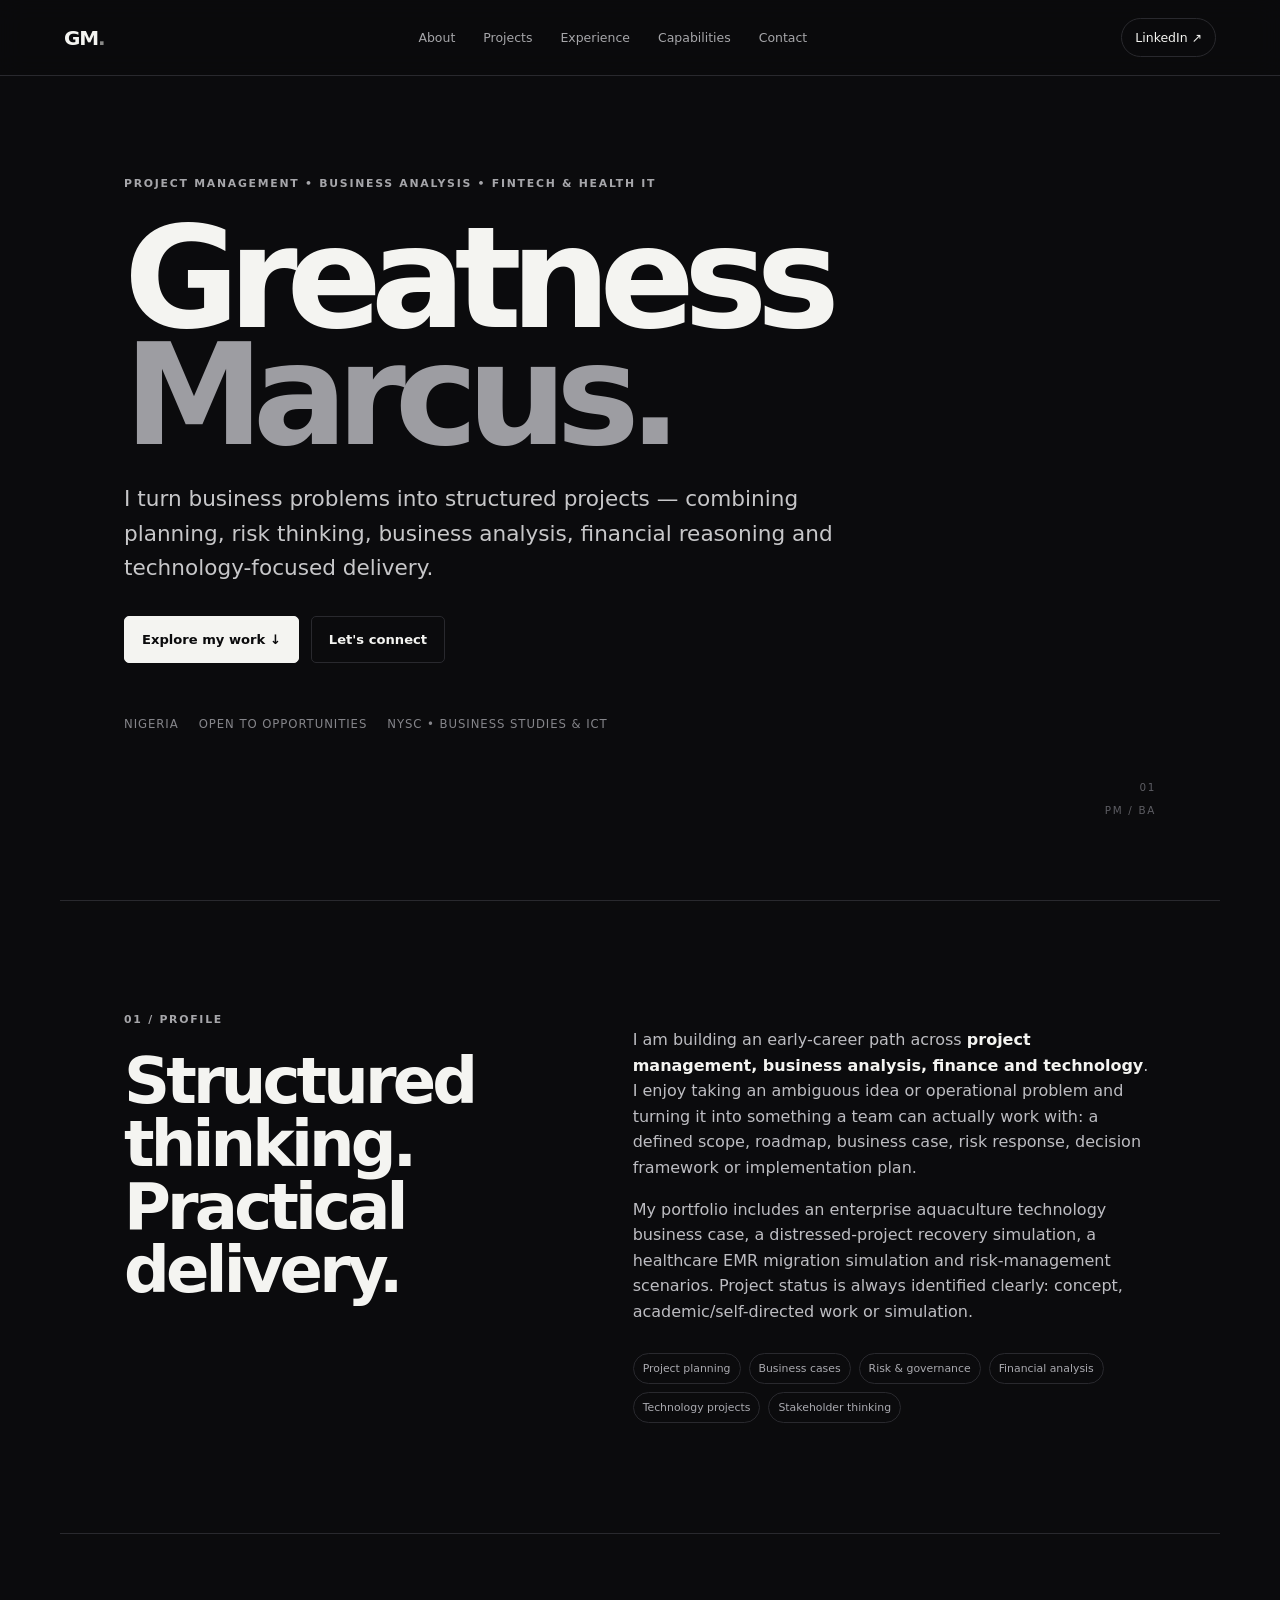
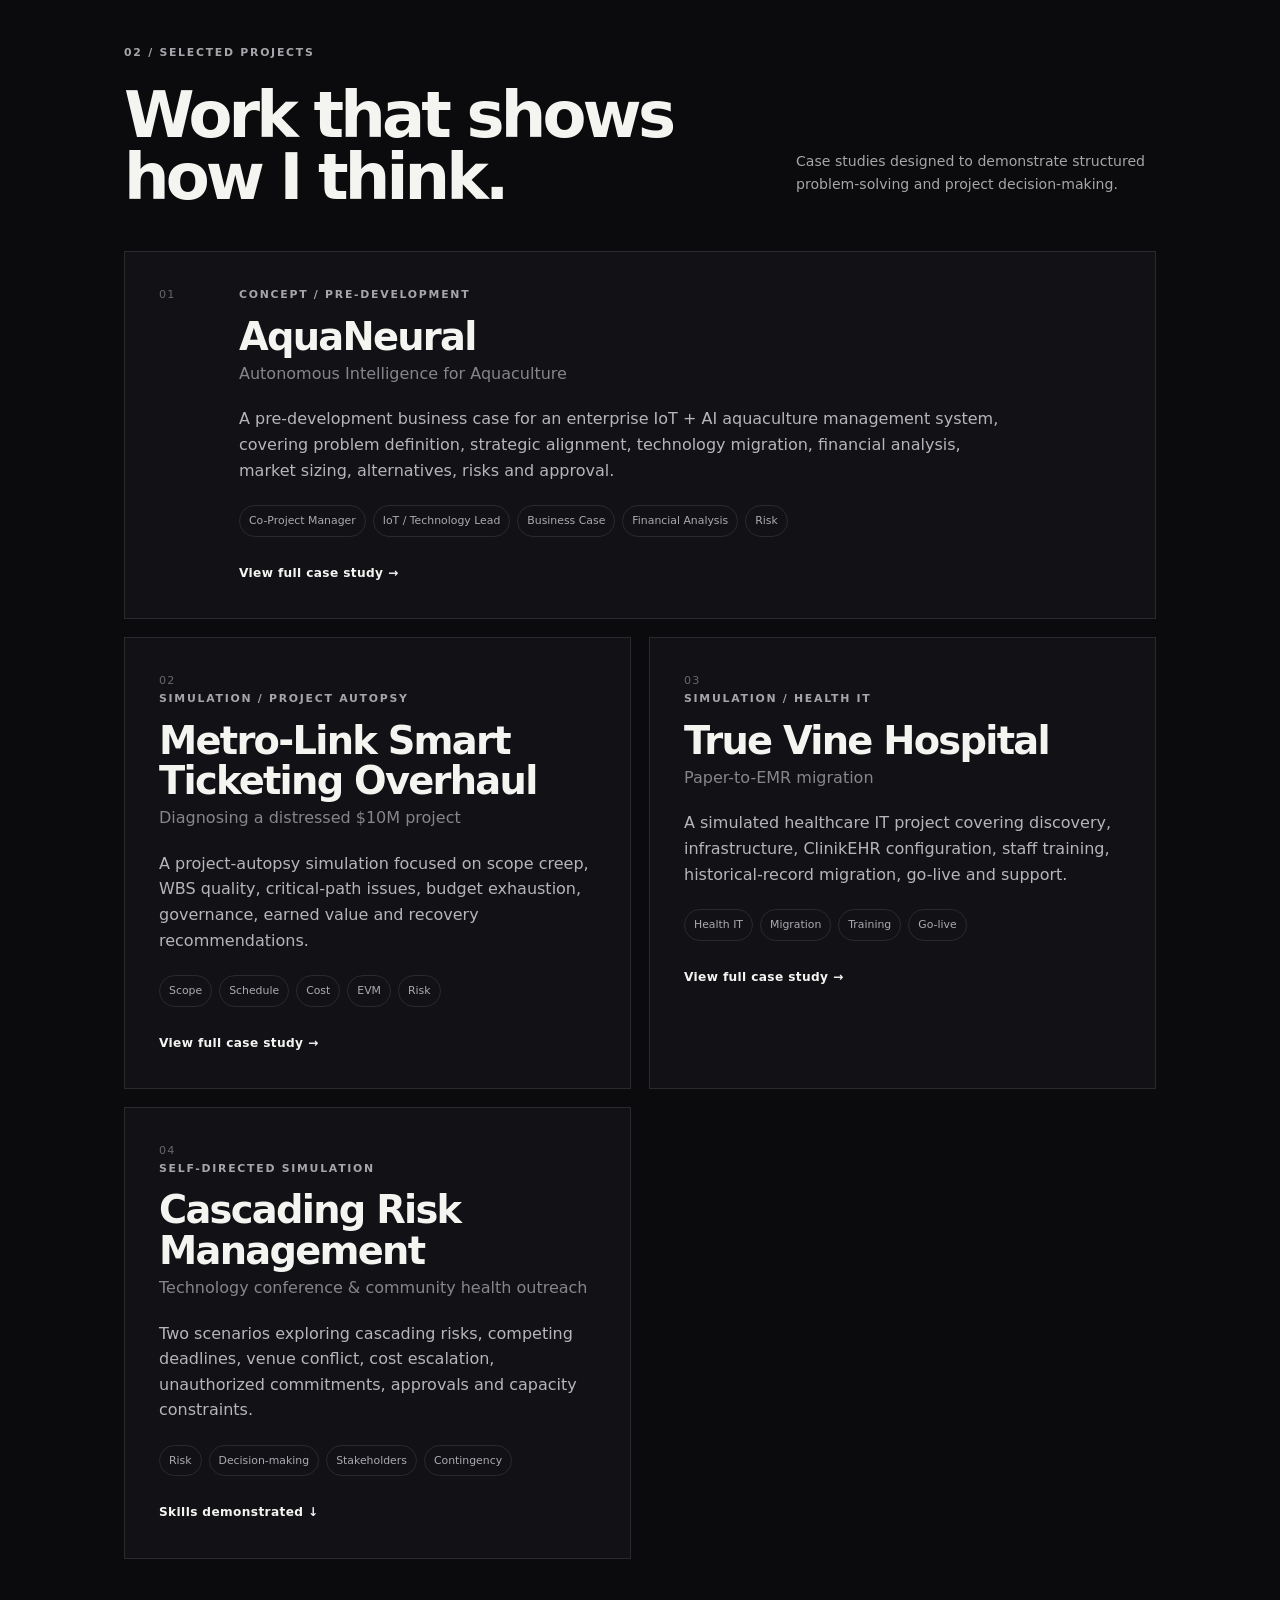
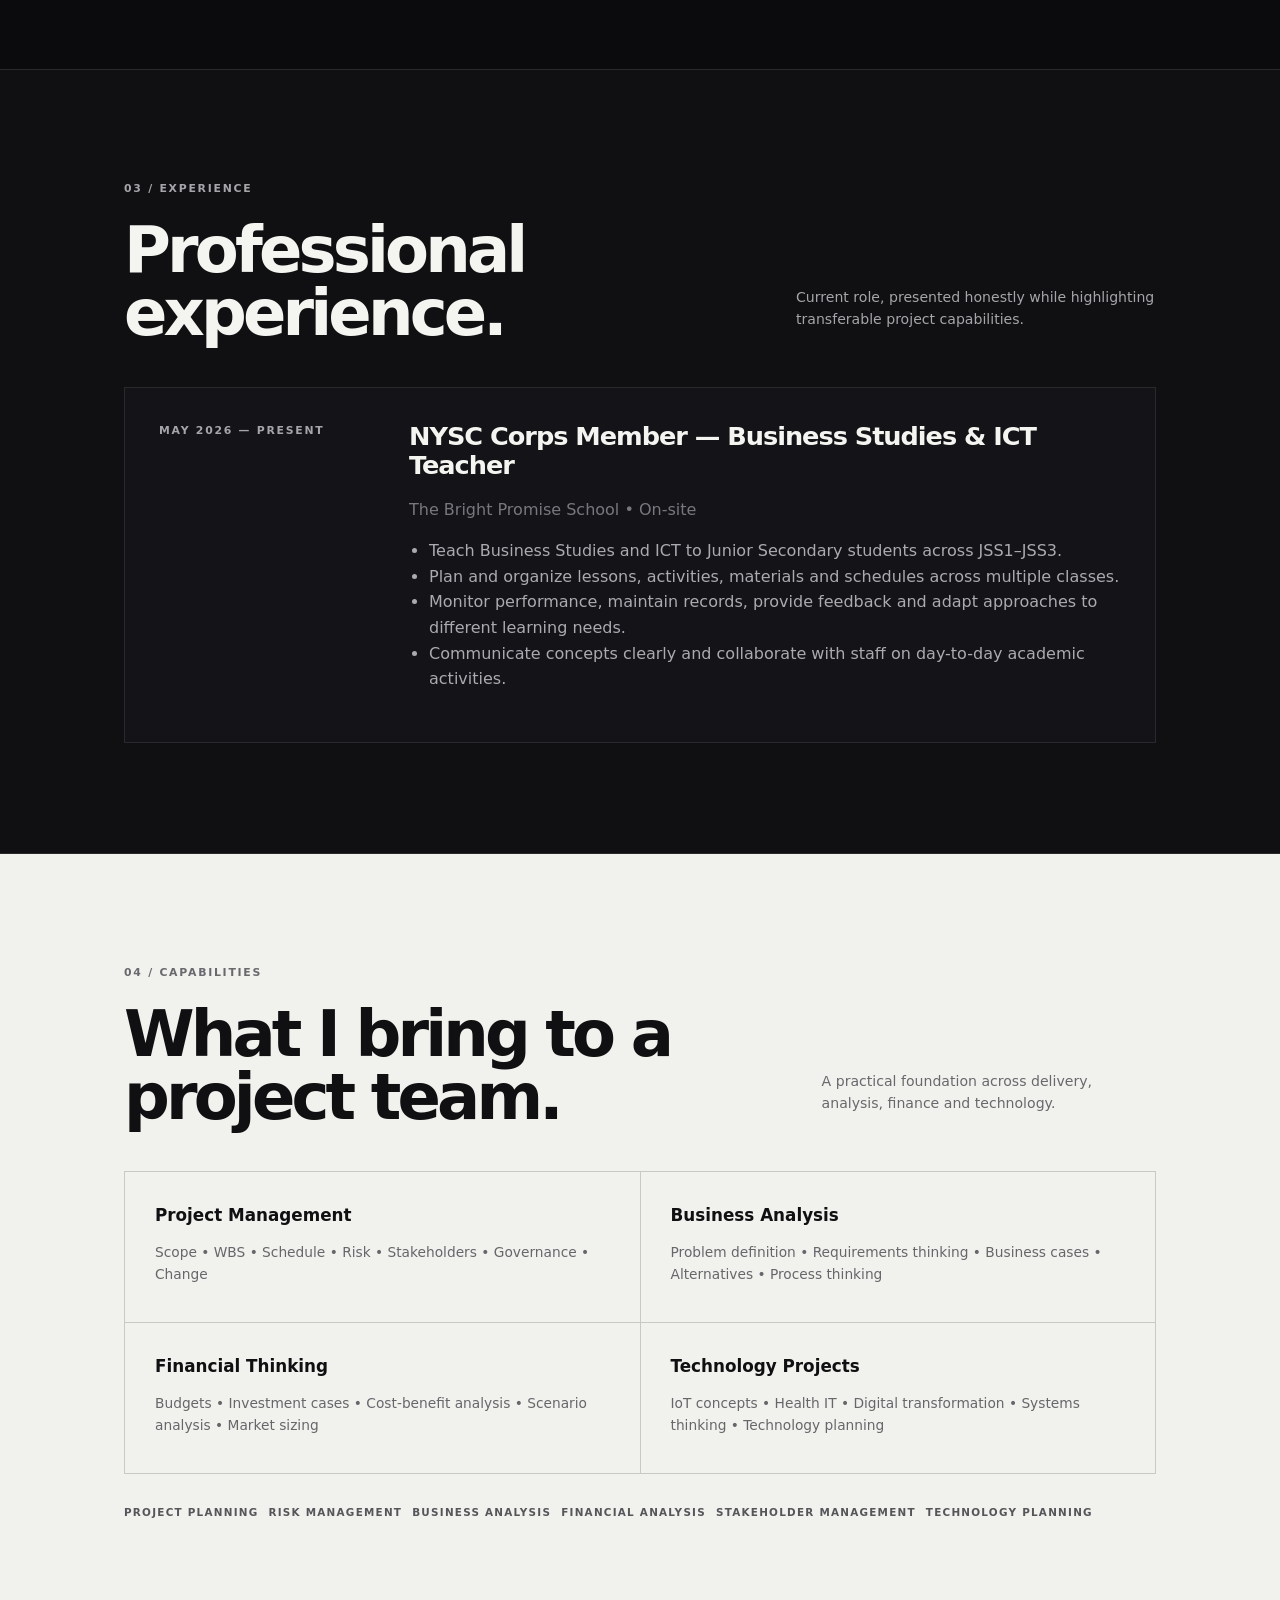
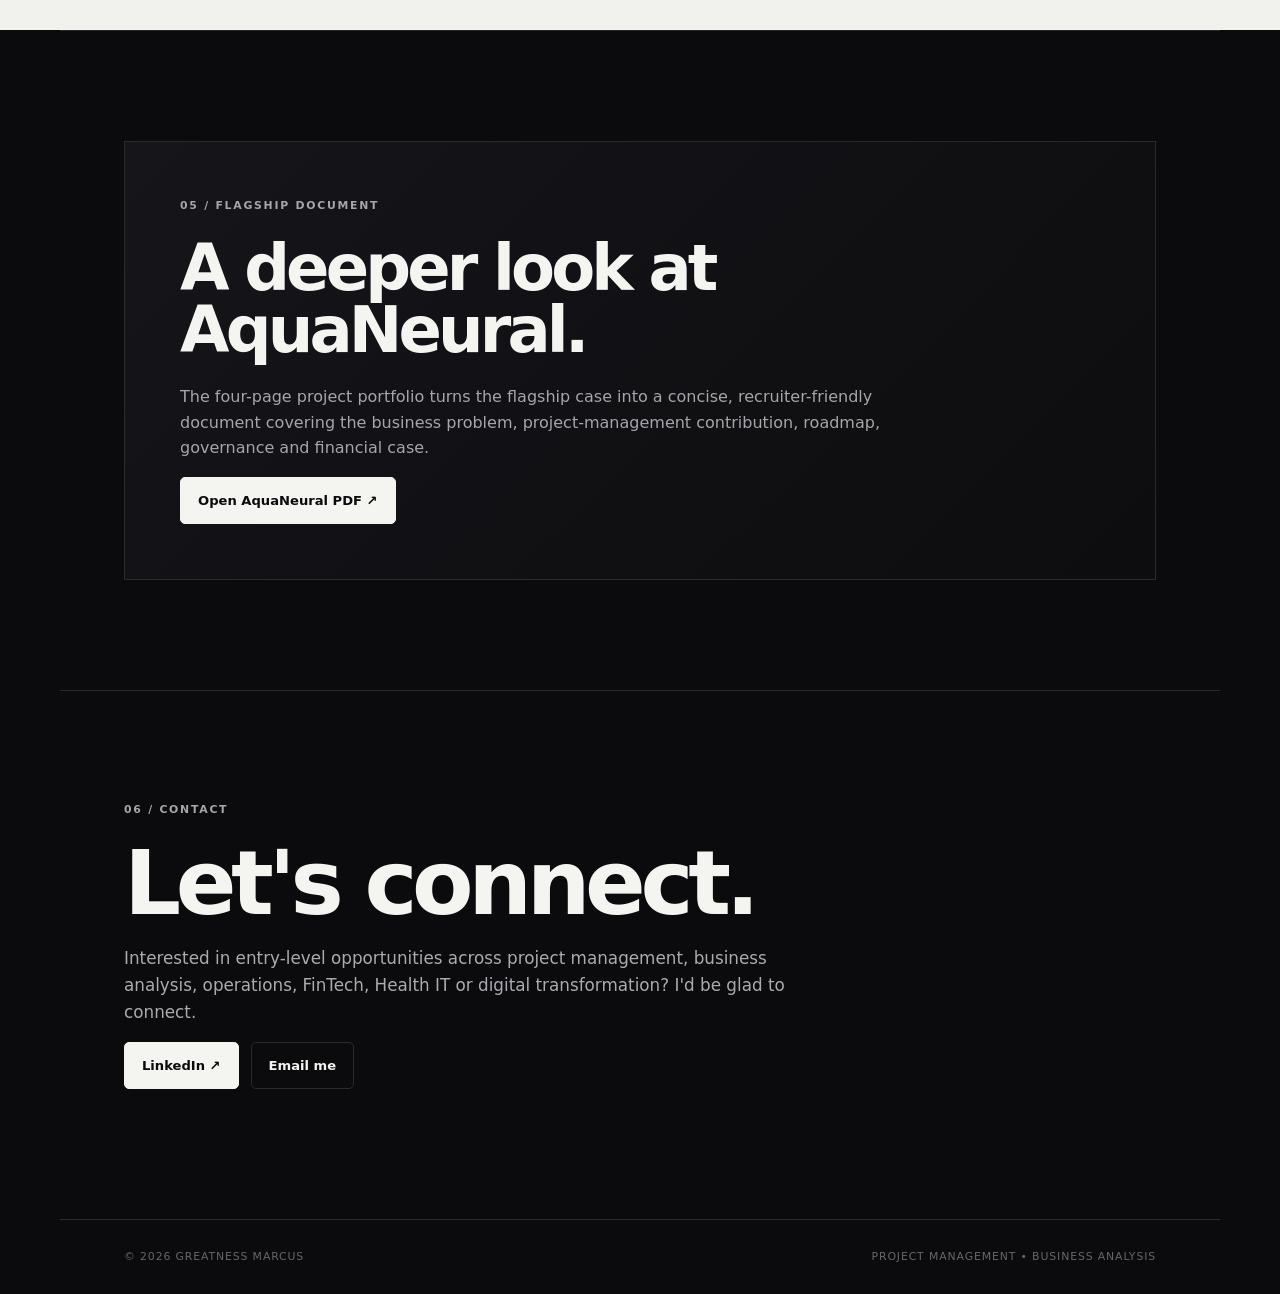
==== commit 782eef17: "Add files via upload" ====
--- a/index.html
+++ b/index.html
@@ -3,141 +3,86 @@
 <head>
   <meta charset="utf-8">
   <meta name="viewport" content="width=device-width, initial-scale=1">
-  <meta name="description" content="Greatness Marcus — Project Management, Business Analysis, FinTech & Health IT portfolio.">
-  <title>Greatness Marcus | Project Portfolio</title>
+  <meta name="description" content="Greatness Marcus — early-career Project Management and Business Analysis portfolio focused on FinTech, Health IT, technology projects and structured delivery thinking.">
+  <meta name="theme-color" content="#0b0b0d">
+  <title>Greatness Marcus | Project Management & Business Analysis</title>
   <link rel="stylesheet" href="style.css">
 </head>
 <body>
 <header class="nav">
-  <a class="brand" href="#top">GM<span>.</span></a>
-  <nav>
-    <a href="#about">About</a>
-    <a href="#projects">Projects</a>
-    <a href="#experience">Experience</a>
-    <a href="#contact">Contact</a>
+  <a class="brand" href="#top" aria-label="Greatness Marcus home">GM<span>.</span></a>
+  <nav aria-label="Primary navigation">
+    <a href="#about">About</a><a href="#projects">Projects</a><a href="#experience">Experience</a><a href="#capabilities">Capabilities</a><a href="#contact">Contact</a>
   </nav>
+  <a class="nav-cta" href="https://www.linkedin.com/in/greatness-marcus-pm" target="_blank" rel="noopener">LinkedIn ↗</a>
 </header>
 
 <main id="top">
 <section class="hero">
-  <div class="eyebrow">PROJECT MANAGEMENT • BUSINESS ANALYSIS • FINTECH & HEALTH IT</div>
-  <h1>Greatness<br><em>Marcus.</em></h1>
-  <p class="lead">Early-career project professional building practical experience through structured project simulations, business cases, risk analysis, and technology-focused delivery planning.</p>
-  <div class="actions">
-    <a class="button primary" href="#projects">View selected projects</a>
-    <a class="button ghost" href="assets/AquaNeural_Project_Portfolio_Greatness_Marcus.pdf" target="_blank" rel="noopener">View AquaNeural PDF</a>
+  <div class="hero-inner">
+    <div class="eyebrow">PROJECT MANAGEMENT • BUSINESS ANALYSIS • FINTECH & HEALTH IT</div>
+    <h1>Greatness<br><em>Marcus.</em></h1>
+    <p class="lead">I turn business problems into structured projects — combining planning, risk thinking, business analysis, financial reasoning and technology-focused delivery.</p>
+    <div class="actions"><a class="button primary" href="#projects">Explore my work ↓</a><a class="button ghost" href="#contact">Let's connect</a></div>
+    <div class="hero-meta"><span>Nigeria</span><span>Open to opportunities</span><span>NYSC • Business Studies & ICT</span></div>
   </div>
-  <div class="hero-meta">
-    <span>Based in Nigeria</span><span>Open to opportunities</span><span>NYSC • Business Studies & ICT</span>
+  <div class="hero-side"><span>01</span><span>PM / BA</span></div>
+</section>
+
+<section id="about" class="section split">
+  <div><div class="section-kicker">01 / PROFILE</div><h2>Structured thinking.<br>Practical delivery.</h2></div>
+  <div class="copy">
+    <p>I am building an early-career path across <strong>project management, business analysis, finance and technology</strong>. I enjoy taking an ambiguous idea or operational problem and turning it into something a team can actually work with: a defined scope, roadmap, business case, risk response, decision framework or implementation plan.</p>
+    <p>My portfolio includes an enterprise aquaculture technology business case, a distressed-project recovery simulation, a healthcare EMR migration simulation and risk-management scenarios. Project status is always identified clearly: concept, academic/self-directed work or simulation.</p>
+    <div class="profile-points"><span>Project planning</span><span>Business cases</span><span>Risk & governance</span><span>Financial analysis</span><span>Technology projects</span><span>Stakeholder thinking</span></div>
   </div>
 </section>
 
-<section id="about" class="section split">
-  <div>
-    <div class="section-kicker">01 / PROFILE</div>
-    <h2>Turning ideas into structured projects.</h2>
-  </div>
-  <div class="copy">
-    <p>I am developing a career at the intersection of project management, business analysis, finance, and technology. My portfolio focuses on turning ambiguous business problems into structured project plans, business cases, risk responses, delivery roadmaps, and measurable outcomes.</p>
-    <p>My project work includes aquaculture technology, smart ticketing, healthcare IT migration, and risk-management simulations. These are academic, self-directed, or simulated projects unless explicitly stated otherwise.</p>
-  </div>
-</section>
-
-<section id="projects" class="section">
+<section id="projects" class="section projects-section">
   <div class="section-kicker">02 / SELECTED PROJECTS</div>
-  <div class="section-head">
-    <h2>Work that shows how I think.</h2>
-    <p>Selected portfolio pieces, with project status clearly identified.</p>
-  </div>
+  <div class="section-head"><h2>Work that shows how I think.</h2><p>Case studies designed to demonstrate structured problem-solving and project decision-making.</p></div>
 
   <article class="project featured">
-    <div class="project-number">01</div>
-    <div class="project-body">
-      <div class="tag">CONCEPT / PRE-DEVELOPMENT</div>
-      <h3>AquaNeural</h3>
-      <p class="subtitle">Autonomous Intelligence for Aquaculture</p>
-      <p>A business case for an enterprise IoT + AI aquaculture management system designed around sensing, decision support, automation, reporting, and scalable farm operations.</p>
+    <div class="project-number">01</div><div class="project-body">
+      <div class="tag">CONCEPT / PRE-DEVELOPMENT</div><h3>AquaNeural</h3><p class="subtitle">Autonomous Intelligence for Aquaculture</p>
+      <p>A pre-development business case for an enterprise IoT + AI aquaculture management system, covering problem definition, strategic alignment, technology migration, financial analysis, market sizing, alternatives, risks and approval.</p>
       <div class="chips"><span>Co-Project Manager</span><span>IoT / Technology Lead</span><span>Business Case</span><span>Financial Analysis</span><span>Risk</span></div>
       <a class="text-link" href="aquaneural.html">View full case study →</a>
     </div>
   </article>
 
   <div class="grid">
-    <article class="project">
-      <div class="project-number">02</div>
-      <div class="tag">SIMULATION / PROJECT AUTOPSY</div>
-      <h3>Metro-Link Smart Ticketing Overhaul</h3>
-      <p class="subtitle">Diagnosing a distressed $10M project</p>
-      <p>Simulation focused on scope creep, WBS quality, critical-path issues, budget exhaustion, governance, root-cause analysis, and recovery thinking.</p>
-      <div class="chips"><span>Scope</span><span>Schedule</span><span>Cost</span><span>EVM</span><span>Risk</span></div><a class="text-link" href="metro-link.html">View full case study →</a>
-    </article>
-
-    <article class="project">
-      <div class="project-number">03</div>
-      <div class="tag">SIMULATION / HEALTH IT</div>
-      <h3>True Vine Hospital</h3>
-      <p class="subtitle">Paper-to-EMR migration</p>
-      <p>A simulated healthcare IT project covering discovery and planning, infrastructure, ClinikEHR configuration, training, data migration, go-live, and post-launch support.</p>
-      <div class="chips"><span>Health IT</span><span>Migration</span><span>Training</span><span>Go-live</span></div><a class="text-link" href="true-vine.html">View full case study →</a>
-    </article>
-
-    <article class="project">
-      <div class="project-number">04</div>
-      <div class="tag">SELF-DIRECTED SIMULATION</div>
-      <h3>Cascading Risk Management</h3>
-      <p class="subtitle">Technology conference & community health outreach</p>
-      <p>Two risk simulations exploring venue conflicts, major cost increases, unauthorized vendor commitments, competing deadlines, approvals, and capacity constraints.</p>
-      <div class="chips"><span>Risk</span><span>Decision-making</span><span>Stakeholders</span><span>Contingency</span></div>
-    </article>
+    <article class="project"><div class="project-number">02</div><div class="tag">SIMULATION / PROJECT AUTOPSY</div><h3>Metro-Link Smart Ticketing Overhaul</h3><p class="subtitle">Diagnosing a distressed $10M project</p><p>A project-autopsy simulation focused on scope creep, WBS quality, critical-path issues, budget exhaustion, governance, earned value and recovery recommendations.</p><div class="chips"><span>Scope</span><span>Schedule</span><span>Cost</span><span>EVM</span><span>Risk</span></div><a class="text-link" href="metro-link.html">View full case study →</a></article>
+    <article class="project"><div class="project-number">03</div><div class="tag">SIMULATION / HEALTH IT</div><h3>True Vine Hospital</h3><p class="subtitle">Paper-to-EMR migration</p><p>A simulated healthcare IT project covering discovery, infrastructure, ClinikEHR configuration, staff training, historical-record migration, go-live and support.</p><div class="chips"><span>Health IT</span><span>Migration</span><span>Training</span><span>Go-live</span></div><a class="text-link" href="true-vine.html">View full case study →</a></article>
+    <article class="project"><div class="project-number">04</div><div class="tag">SELF-DIRECTED SIMULATION</div><h3>Cascading Risk Management</h3><p class="subtitle">Technology conference & community health outreach</p><p>Two scenarios exploring cascading risks, competing deadlines, venue conflict, cost escalation, unauthorized commitments, approvals and capacity constraints.</p><div class="chips"><span>Risk</span><span>Decision-making</span><span>Stakeholders</span><span>Contingency</span></div><a class="text-link" href="#capabilities">Skills demonstrated ↓</a></article>
   </div>
 </section>
 
-<section id="experience" class="section split dark-section">
-  <div>
-    <div class="section-kicker">03 / EXPERIENCE</div>
-    <h2>Professional experience.</h2>
-  </div>
-  <div class="timeline">
-    <div class="timeline-item">
-      <span class="date">MAY 2026 — PRESENT</span>
-      <h3>NYSC Corps Member — Business Studies & ICT Teacher</h3>
-      <p class="muted">The Bright Promise School • On-site</p>
-      <ul>
-        <li>Teach Business Studies and ICT to Junior Secondary students across JSS1–JSS3.</li>
-        <li>Plan and organize lessons, activities, materials, and schedules across multiple classes.</li>
-        <li>Monitor performance, maintain records, provide feedback, and adapt approaches to different learning needs.</li>
-        <li>Communicate concepts clearly and collaborate with staff on day-to-day academic activities.</li>
-      </ul>
-    </div>
-  </div>
+<section id="experience" class="section dark-section">
+  <div class="section-kicker">03 / EXPERIENCE</div><div class="section-head"><h2>Professional experience.</h2><p>Current role, presented honestly while highlighting transferable project capabilities.</p></div>
+  <div class="experience-card"><div class="experience-date">MAY 2026 — PRESENT</div><div><h3>NYSC Corps Member — Business Studies & ICT Teacher</h3><p class="muted">The Bright Promise School • On-site</p><ul><li>Teach Business Studies and ICT to Junior Secondary students across JSS1–JSS3.</li><li>Plan and organize lessons, activities, materials and schedules across multiple classes.</li><li>Monitor performance, maintain records, provide feedback and adapt approaches to different learning needs.</li><li>Communicate concepts clearly and collaborate with staff on day-to-day academic activities.</li></ul></div></div>
 </section>
 
-<section class="section capabilities">
-  <div class="section-kicker">04 / CAPABILITIES</div>
-  <h2>What I bring to a project team.</h2>
+<section id="capabilities" class="section capabilities">
+  <div class="section-kicker">04 / CAPABILITIES</div><div class="section-head"><h2>What I bring to a project team.</h2><p>A practical foundation across delivery, analysis, finance and technology.</p></div>
   <div class="cap-grid">
-    <div><b>Project Management</b><span>Scope • WBS • Schedule • Risk • Stakeholders • Governance</span></div>
-    <div><b>Business Analysis</b><span>Problem definition • Requirements thinking • Business cases • Alternatives</span></div>
-    <div><b>Financial Thinking</b><span>Budgets • Investment cases • Scenario analysis • Market sizing</span></div>
-    <div><b>Technology Projects</b><span>IoT concepts • Health IT • Digital transformation • Systems thinking</span></div>
+    <div><b>Project Management</b><span>Scope • WBS • Schedule • Risk • Stakeholders • Governance • Change</span></div>
+    <div><b>Business Analysis</b><span>Problem definition • Requirements thinking • Business cases • Alternatives • Process thinking</span></div>
+    <div><b>Financial Thinking</b><span>Budgets • Investment cases • Cost-benefit analysis • Scenario analysis • Market sizing</span></div>
+    <div><b>Technology Projects</b><span>IoT concepts • Health IT • Digital transformation • Systems thinking • Technology planning</span></div>
   </div>
+  <div class="skills-strip"><span>PROJECT PLANNING</span><span>RISK MANAGEMENT</span><span>BUSINESS ANALYSIS</span><span>FINANCIAL ANALYSIS</span><span>STAKEHOLDER MANAGEMENT</span><span>TECHNOLOGY PLANNING</span></div>
+</section>
+
+<section class="section proof">
+  <div class="proof-box"><div class="section-kicker">05 / FLAGSHIP DOCUMENT</div><h2>A deeper look at AquaNeural.</h2><p>The four-page project portfolio turns the flagship case into a concise, recruiter-friendly document covering the business problem, project-management contribution, roadmap, governance and financial case.</p><div class="actions"><a class="button primary" href="assets/AquaNeural_Project_Portfolio_Greatness_Marcus.pdf" target="_blank" rel="noopener">Open AquaNeural PDF ↗</a></div></div>
 </section>
 
 <section id="contact" class="section contact">
-  <div class="section-kicker">05 / CONTACT</div>
-  <h2>Let's connect.</h2>
-  <p>If you're hiring for an entry-level project, business analysis, operations, fintech, or health IT role, I'd be glad to connect.</p>
-  <div class="actions">
-    <a class="button primary" href="https://www.linkedin.com/in/greatness-marcus-pm" target="_blank" rel="noopener">LinkedIn</a>
-    <a class="button ghost" href="mailto:YOUR_EMAIL_HERE">Email me</a>
-  </div>
-  <p class="small">Replace <strong>YOUR_EMAIL_HERE</strong> in <code>index.html</code> with your preferred professional email before publishing.</p>
+  <div class="section-kicker">06 / CONTACT</div><h2>Let's connect.</h2><p>Interested in entry-level opportunities across project management, business analysis, operations, FinTech, Health IT or digital transformation? I'd be glad to connect.</p>
+  <div class="actions"><a class="button primary" href="https://www.linkedin.com/in/greatness-marcus-pm" target="_blank" rel="noopener">LinkedIn ↗</a><a class="button ghost" href="mailto:marcusgreatness05@gmail.com">Email me</a></div>
 </section>
 </main>
-
-<footer>
-  <span>© 2026 Greatness Marcus</span>
-  <span>Project Portfolio</span>
-</footer>
+<footer><span>© 2026 Greatness Marcus</span><span>Project Management • Business Analysis</span></footer>
 </body>
 </html>
--- a/style.css
+++ b/style.css
@@ -1,42 +1 @@
-:root{
-  --bg:#f5f5f2; --ink:#111; --muted:#666; --line:#d8d8d2;
-  --accent:#c8ff4d; --dark:#111; --dark2:#1a1a18; --white:#fff;
-  --max:1120px;
-}
-*{box-sizing:border-box}
-html{scroll-behavior:smooth}
-body{margin:0;background:var(--bg);color:var(--ink);font-family:Inter,ui-sans-serif,system-ui,-apple-system,BlinkMacSystemFont,"Segoe UI",sans-serif;line-height:1.6}
-a{color:inherit;text-decoration:none}
-.nav{height:78px;display:flex;align-items:center;justify-content:space-between;max-width:var(--max);margin:auto;padding:0 24px;position:sticky;top:0;background:rgba(245,245,242,.9);backdrop-filter:blur(12px);z-index:10;border-bottom:1px solid rgba(216,216,210,.65)}
-.brand{font-size:25px;font-weight:900;letter-spacing:-1px}.brand span{color:#7ea900}
-nav{display:flex;gap:28px;font-size:14px;font-weight:650}nav a:hover{text-decoration:underline}
-.hero{max-width:var(--max);margin:auto;padding:110px 24px 95px;border-bottom:1px solid var(--line)}
-.eyebrow,.section-kicker,.tag,.date{font-size:11px;font-weight:800;letter-spacing:.14em}
-.eyebrow{margin-bottom:25px;color:#70706a}
-h1{font-size:clamp(68px,12vw,150px);line-height:.82;letter-spacing:-.075em;margin:0 0 38px;font-weight:900}
-h1 em{font-style:normal;color:#777}
-.lead{max-width:720px;font-size:21px;line-height:1.45;color:#444;margin:0 0 32px}
-.actions{display:flex;gap:12px;flex-wrap:wrap}.button{padding:12px 18px;border:1px solid #111;font-size:14px;font-weight:750}.button.primary{background:#111;color:#fff}.button.primary:hover{background:#30302d}.button.ghost{background:transparent}.button.ghost:hover{background:#fff}
-.hero-meta{display:flex;gap:25px;flex-wrap:wrap;margin-top:55px;font-size:12px;color:#6d6d67}
-.section{max-width:var(--max);margin:auto;padding:105px 24px}.section-kicker{color:#777;margin-bottom:35px}.split{display:grid;grid-template-columns:1fr 1.3fr;gap:80px;border-bottom:1px solid var(--line)}
-h2{font-size:clamp(38px,5vw,64px);line-height:.98;letter-spacing:-.055em;margin:0;font-weight:850}
-.copy{font-size:18px;color:#444;max-width:700px}.copy p{margin:0 0 22px}
-.section-head{display:flex;justify-content:space-between;gap:40px;align-items:end;margin-bottom:45px}.section-head p{max-width:330px;color:#666;margin:0}
-.project{position:relative;border-top:1px solid #bdbdb6;padding:34px 0 45px}.project.featured{display:grid;grid-template-columns:100px 1fr;gap:30px}.project-number{font-size:12px;font-weight:800;color:#888}.tag{color:#777;margin-bottom:12px}
-h3{font-size:34px;line-height:1.05;letter-spacing:-.04em;margin:0 0 7px}.subtitle{margin:0 0 18px;font-weight:650;color:#555}.project p:not(.subtitle){max-width:760px;color:#555;margin:0 0 20px}.chips{display:flex;gap:7px;flex-wrap:wrap;margin:20px 0}.chips span{font-size:11px;border:1px solid #c7c7c0;padding:5px 9px;border-radius:100px}.text-link{font-size:13px;font-weight:800;text-decoration:underline}
-.grid{display:grid;grid-template-columns:1fr 1fr;gap:0 55px}.grid .project{min-height:350px}
-.dark-section{max-width:none;background:var(--dark);color:#fff;padding-left:max(24px,calc((100% - var(--max))/2 + 24px));padding-right:max(24px,calc((100% - var(--max))/2 + 24px));display:grid;grid-template-columns:minmax(250px,1fr) minmax(400px,1.3fr);gap:80px}.dark-section .section-kicker{color:#aaa}.timeline{border-left:1px solid #555;padding-left:32px}.timeline-item .date{color:#aaa}.timeline-item h3{margin-top:12px}.muted{color:#aaa}.timeline ul{padding-left:20px;color:#ccc}.timeline li{margin:8px 0}
-.capabilities{border-bottom:1px solid var(--line)}.cap-grid{display:grid;grid-template-columns:1fr 1fr;gap:1px;background:var(--line);margin-top:50px}.cap-grid div{background:var(--bg);padding:28px}.cap-grid b{display:block;font-size:17px;margin-bottom:7px}.cap-grid span{font-size:14px;color:#666}
-.contact{max-width:800px;margin-left:auto;margin-right:auto;text-align:center}.contact .section-kicker{margin-bottom:25px}.contact p{color:#555;font-size:18px}.contact .actions{justify-content:center;margin-top:30px}.small{font-size:12px!important;color:#888!important;margin-top:35px}code{font-size:11px}
-footer{border-top:1px solid var(--line);max-width:var(--max);margin:auto;padding:28px 24px;display:flex;justify-content:space-between;color:#777;font-size:12px}
-@media(max-width:760px){
-  nav{display:none}.nav{height:64px}
-  .hero{padding-top:75px}.lead{font-size:18px}
-  .split,.dark-section{display:block}.split>div:first-child,.dark-section>div:first-child{margin-bottom:45px}
-  .dark-section{padding-left:24px;padding-right:24px}
-  .project.featured{grid-template-columns:1fr;gap:8px}.grid{grid-template-columns:1fr}
-  .grid .project{min-height:auto}.section{padding-top:75px;padding-bottom:75px}
-  .section-head{display:block}.section-head p{margin-top:18px}
-  .cap-grid{grid-template-columns:1fr}
-  footer{display:block}footer span+span{display:block;margin-top:7px}
-}
+:root{--bg:#0b0b0d;--panel:#121216;--text:#f4f4f1;--muted:#a6a6aa;--line:#29292e;--soft:#17171b;--accent:#e9e9e4;--max:1160px}*{box-sizing:border-box}html{scroll-behavior:smooth}body{margin:0;background:var(--bg);color:var(--text);font-family:Inter,ui-sans-serif,system-ui,-apple-system,BlinkMacSystemFont,"Segoe UI",sans-serif;line-height:1.6}a{color:inherit;text-decoration:none}.nav{height:76px;display:flex;align-items:center;justify-content:space-between;padding:0 5vw;border-bottom:1px solid var(--line);position:sticky;top:0;background:rgba(11,11,13,.92);backdrop-filter:blur(12px);z-index:20}.brand{font-weight:800;font-size:1.25rem;letter-spacing:-.06em}.brand span{opacity:.55}.nav nav{display:flex;gap:28px}.nav nav a,.nav-cta{font-size:.78rem;color:var(--muted);transition:.2s}.nav nav a:hover,.nav-cta:hover{color:var(--text)}.nav-cta{border:1px solid var(--line);padding:9px 13px;border-radius:999px;color:var(--text)}.hero{min-height:calc(100vh - 76px);max-width:var(--max);margin:auto;padding:11vh 5vw 8vh;display:flex;position:relative}.hero-inner{max-width:850px}.eyebrow,.section-kicker,.tag,.experience-date{font-size:.68rem;letter-spacing:.16em;font-weight:700;color:var(--muted)}h1{font-size:clamp(4rem,11vw,9.5rem);line-height:.83;letter-spacing:-.08em;margin:28px 0}.hero h1 em{font-style:normal;color:#9d9da2}.lead{font-size:clamp(1.1rem,2vw,1.35rem);color:#c7c7c9;max-width:760px;margin:0 0 30px}.actions{display:flex;gap:12px;flex-wrap:wrap}.button{display:inline-flex;align-items:center;justify-content:center;padding:12px 17px;border-radius:5px;border:1px solid var(--line);font-size:.82rem;font-weight:700}.button.primary{background:var(--text);color:var(--bg);border-color:var(--text)}.button.ghost{background:transparent}.button:hover{transform:translateY(-1px)}.hero-meta{display:flex;gap:20px;flex-wrap:wrap;margin-top:52px;color:#85858a;font-size:.73rem;text-transform:uppercase;letter-spacing:.08em}.hero-side{position:absolute;right:5vw;bottom:9vh;display:flex;flex-direction:column;align-items:flex-end;gap:7px;color:#5d5d63;font-size:.65rem;letter-spacing:.16em}.section{max-width:var(--max);margin:auto;padding:110px 5vw;border-top:1px solid var(--line)}.split{display:grid;grid-template-columns:1fr 1.25fr;gap:90px}.section h2{font-size:clamp(2.2rem,5vw,4.5rem);line-height:.98;letter-spacing:-.06em;margin:22px 0}.copy p{color:#bdbdc2;font-size:1rem}.copy strong{color:var(--text)}.profile-points{display:flex;flex-wrap:wrap;gap:8px;margin-top:28px}.profile-points span,.chips span{border:1px solid var(--line);padding:6px 9px;border-radius:999px;color:#aaaab0;font-size:.68rem}.section-head{display:flex;justify-content:space-between;align-items:end;gap:40px;margin:10px 0 42px}.section-head h2{margin:12px 0 0}.section-head p{max-width:360px;color:var(--muted);font-size:.88rem}.project{background:var(--panel);border:1px solid var(--line);padding:34px;position:relative;transition:.25s}.project:hover{border-color:#4a4a50;transform:translateY(-2px)}.featured{display:grid;grid-template-columns:80px 1fr;margin-bottom:18px}.project-number{font-size:.7rem;color:#66666c;letter-spacing:.1em}.project h3{font-size:clamp(1.7rem,3vw,2.5rem);letter-spacing:-.045em;line-height:1.05;margin:13px 0 4px}.project .subtitle{color:#85858a;margin:0 0 20px}.project p:not(.subtitle){color:#b5b5ba;max-width:780px}.chips{display:flex;gap:7px;flex-wrap:wrap;margin:22px 0}.text-link{font-size:.76rem;font-weight:800;letter-spacing:.03em}.grid{display:grid;grid-template-columns:repeat(2,1fr);gap:18px}.grid .project{min-height:390px}.dark-section{max-width:none;padding-left:max(5vw,calc((100vw - var(--max))/2 + 5vw));padding-right:max(5vw,calc((100vw - var(--max))/2 + 5vw));background:#101013}.experience-card{display:grid;grid-template-columns:210px 1fr;gap:40px;padding:34px;border:1px solid var(--line);background:#141418}.experience-card h3{font-size:1.6rem;line-height:1.15;letter-spacing:-.04em;margin:0 0 5px}.muted{color:#77777e}.experience-card ul{padding-left:20px;color:#aaaab0}.capabilities{background:#f1f1ed;color:#101013;max-width:none;padding-left:max(5vw,calc((100vw - var(--max))/2 + 5vw));padding-right:max(5vw,calc((100vw - var(--max))/2 + 5vw))}.capabilities .section-kicker,.capabilities .section-head p{color:#68686d}.cap-grid{display:grid;grid-template-columns:repeat(2,1fr);gap:1px;background:#c9c9c4;border:1px solid #c9c9c4}.cap-grid>div{background:#f1f1ed;padding:30px;min-height:150px}.cap-grid b{display:block;font-size:1.05rem;margin-bottom:12px}.cap-grid span{display:block;color:#66666b;font-size:.86rem}.skills-strip{display:flex;gap:10px;flex-wrap:wrap;margin-top:30px;font-size:.65rem;letter-spacing:.12em;font-weight:800;color:#55555a}.proof-box{border:1px solid var(--line);padding:55px;background:linear-gradient(135deg,#15151a,#0d0d0f)}.proof-box h2{max-width:650px}.proof-box p{max-width:700px;color:#a5a5ab}.contact{padding-bottom:130px}.contact h2{font-size:clamp(3rem,7vw,6.5rem);margin-bottom:15px}.contact>p:not(.small){max-width:700px;color:#aaaab0;font-size:1.05rem}.small{font-size:.7rem;color:#68686e;margin-top:22px}.notice code{background:#15151a;padding:2px 5px;border-radius:3px}footer{border-top:1px solid var(--line);max-width:var(--max);margin:auto;padding:28px 5vw;display:flex;justify-content:space-between;color:#66666b;font-size:.68rem;letter-spacing:.08em;text-transform:uppercase}@media(max-width:800px){.nav{padding:0 20px}.nav nav{display:none}.nav-cta{padding:8px 11px}.hero{padding:80px 20px 60px;min-height:auto}.hero-side{display:none}.section{padding:78px 20px}.split{grid-template-columns:1fr;gap:25px}.section-head{display:block}.section-head p{margin-top:20px}.featured{grid-template-columns:45px 1fr}.grid{grid-template-columns:1fr}.grid .project{min-height:auto}.experience-card{grid-template-columns:1fr;gap:12px}.capabilities{padding-left:20px;padding-right:20px}.cap-grid{grid-template-columns:1fr}.proof-box{padding:35px 25px}footer{padding:25px 20px;display:block}footer span{display:block;margin:5px 0}}
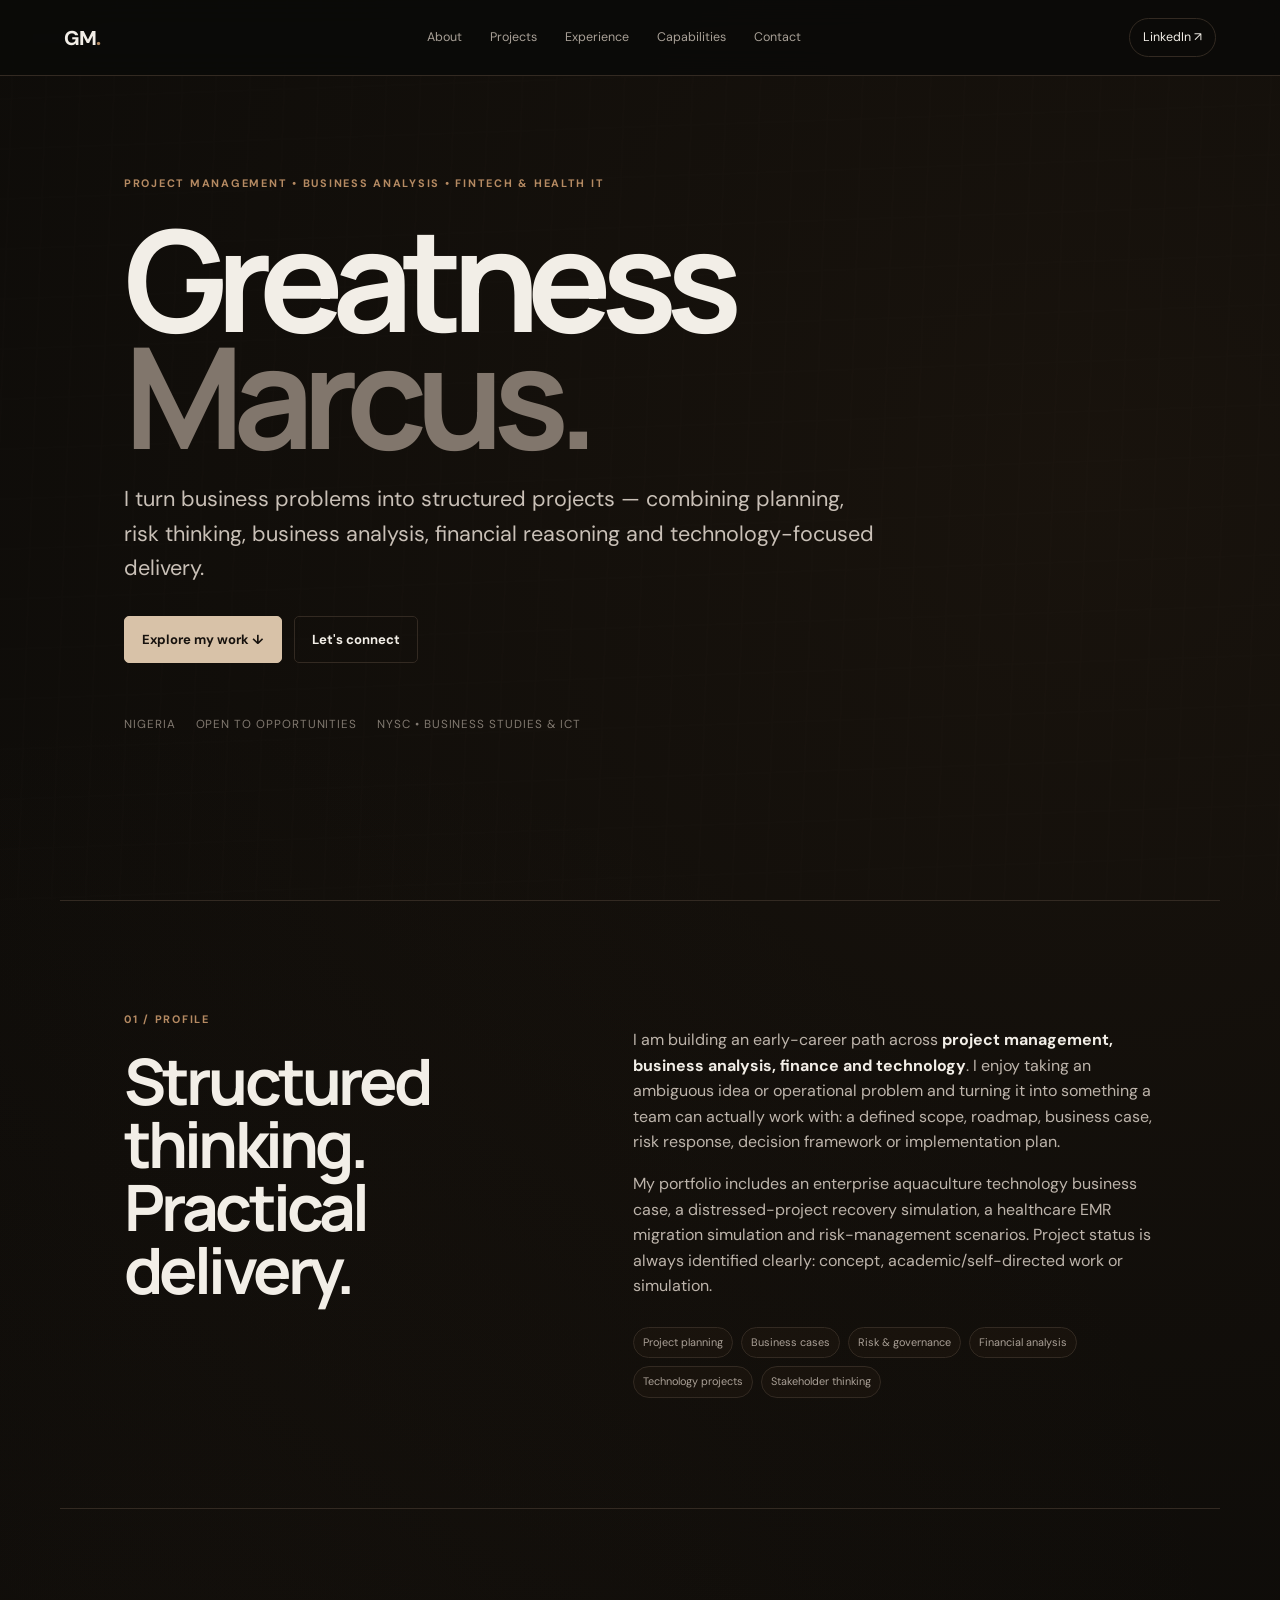
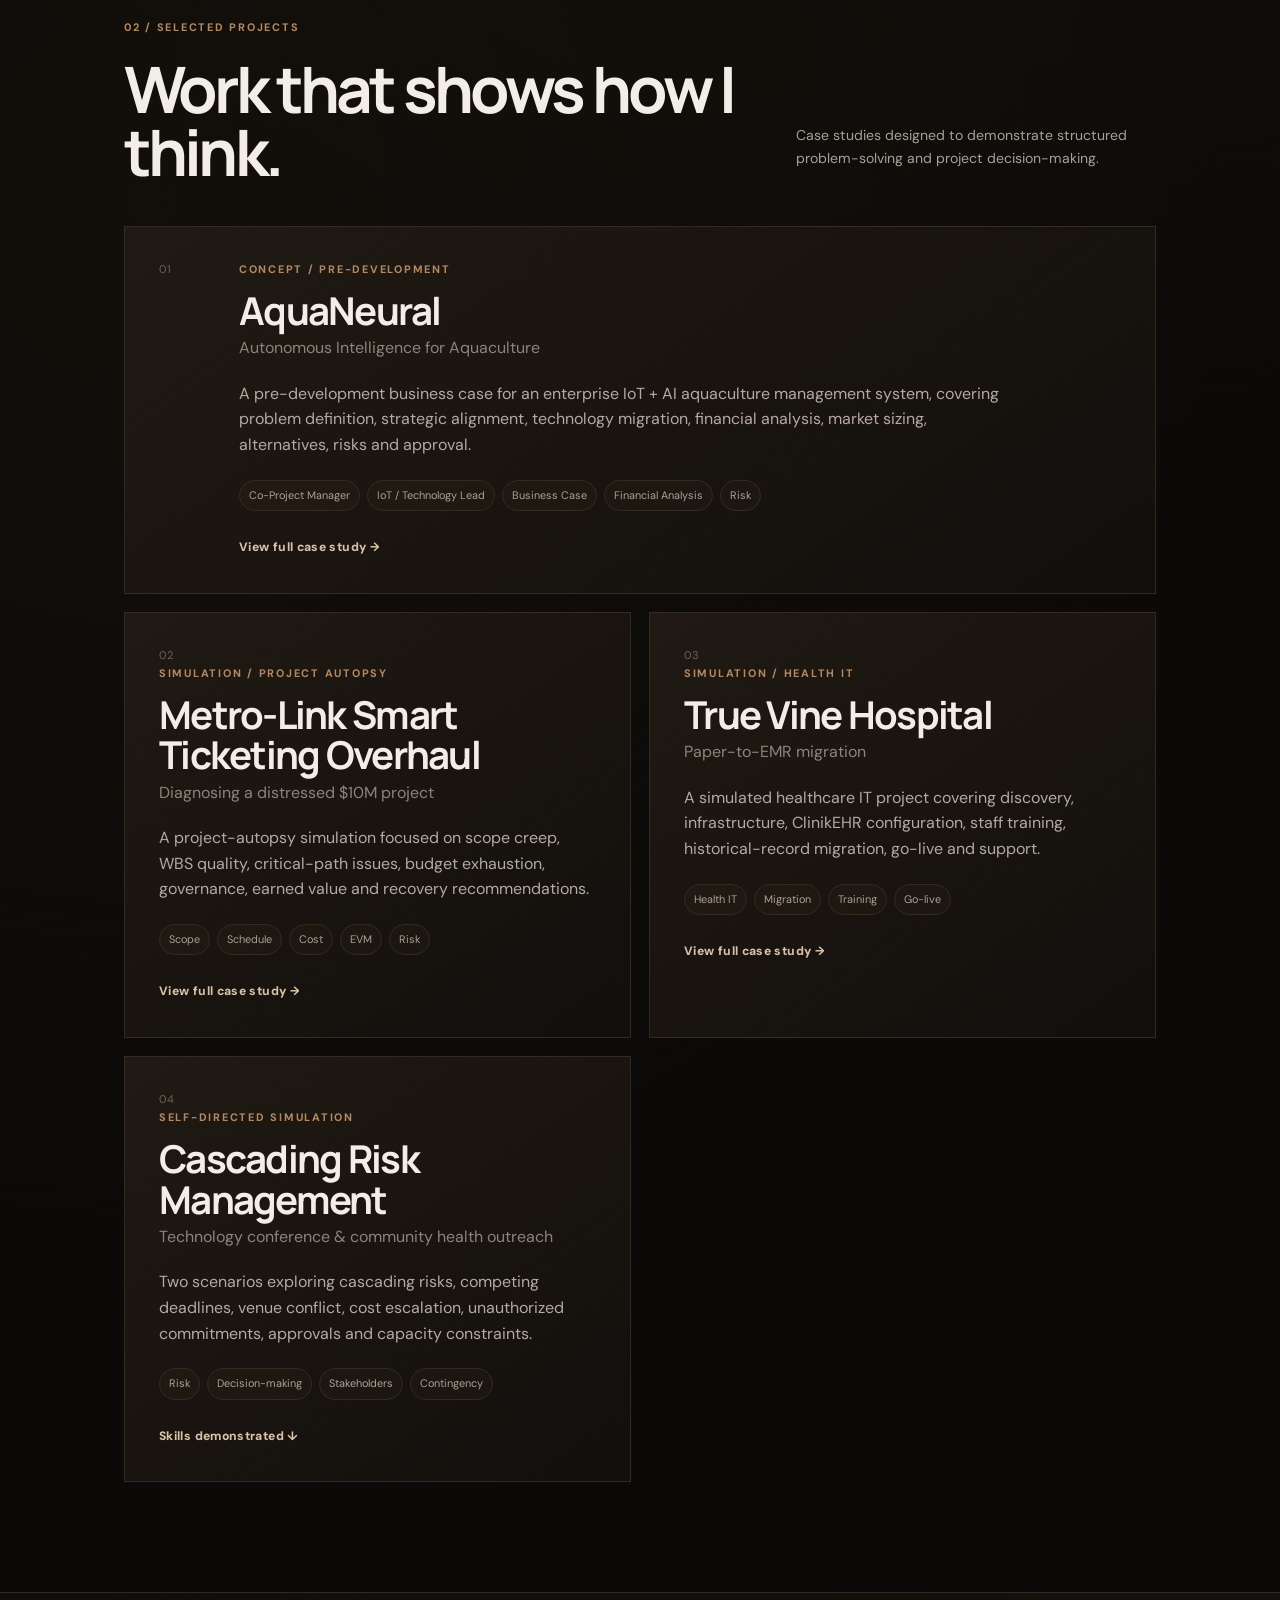
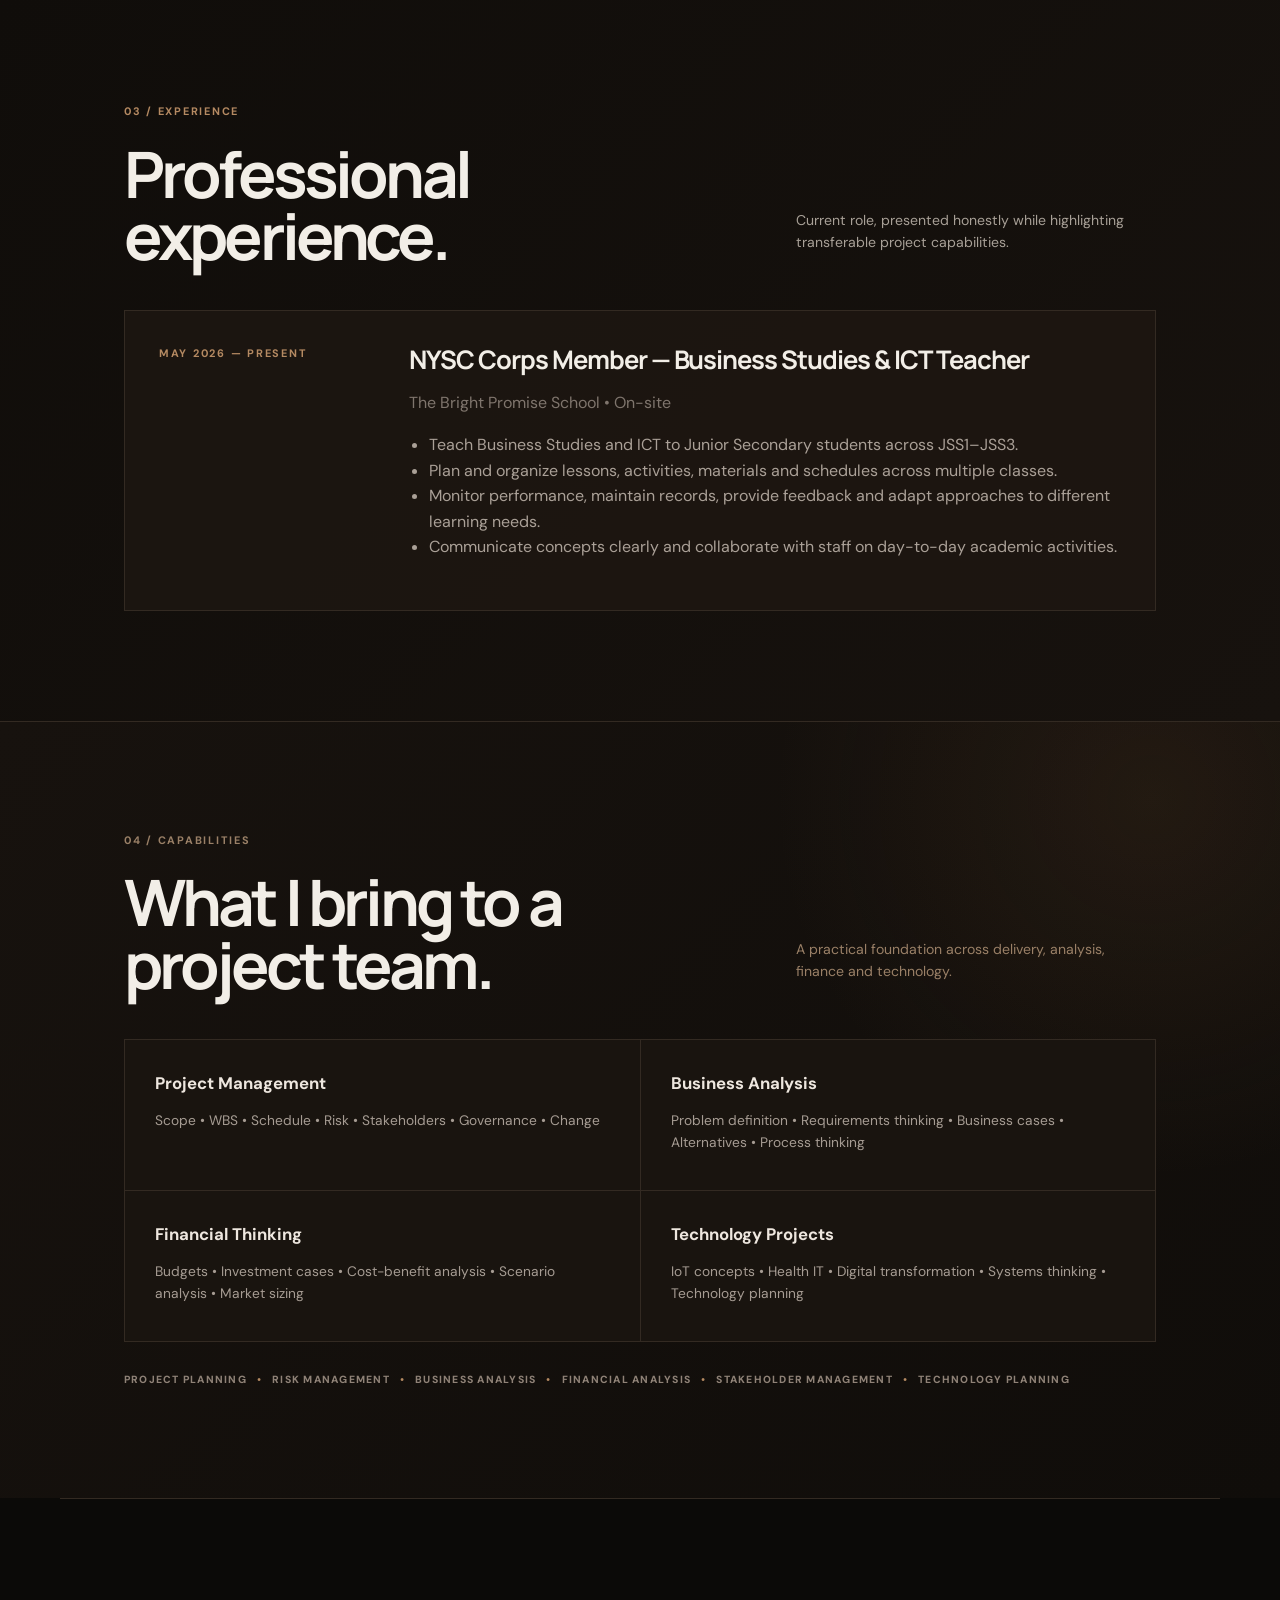
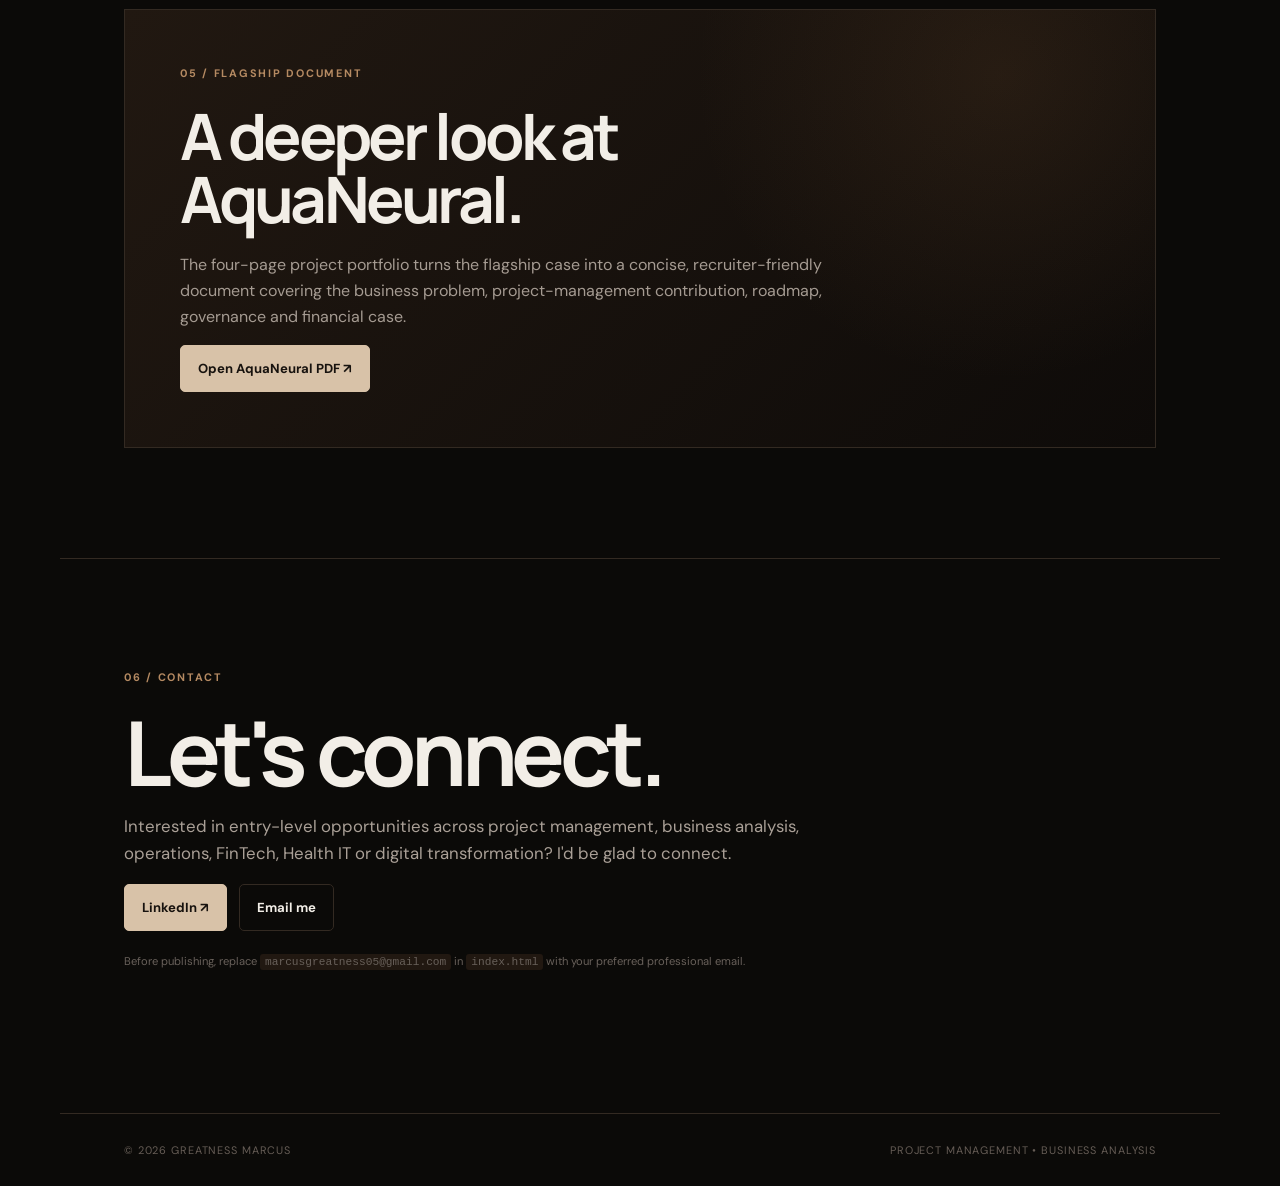
==== commit 85762828: "Add files via upload" ====
--- a/index.html
+++ b/index.html
@@ -26,7 +26,6 @@
     <div class="actions"><a class="button primary" href="#projects">Explore my work ↓</a><a class="button ghost" href="#contact">Let's connect</a></div>
     <div class="hero-meta"><span>Nigeria</span><span>Open to opportunities</span><span>NYSC • Business Studies & ICT</span></div>
   </div>
-  <div class="hero-side"><span>01</span><span>PM / BA</span></div>
 </section>
 
 <section id="about" class="section split">
@@ -81,6 +80,7 @@
 <section id="contact" class="section contact">
   <div class="section-kicker">06 / CONTACT</div><h2>Let's connect.</h2><p>Interested in entry-level opportunities across project management, business analysis, operations, FinTech, Health IT or digital transformation? I'd be glad to connect.</p>
   <div class="actions"><a class="button primary" href="https://www.linkedin.com/in/greatness-marcus-pm" target="_blank" rel="noopener">LinkedIn ↗</a><a class="button ghost" href="mailto:marcusgreatness05@gmail.com">Email me</a></div>
+  <p class="small notice">Before publishing, replace <code>marcusgreatness05@gmail.com</code> in <code>index.html</code> with your preferred professional email.</p>
 </section>
 </main>
 <footer><span>© 2026 Greatness Marcus</span><span>Project Management • Business Analysis</span></footer>
--- a/style.css
+++ b/style.css
@@ -1 +1,23 @@
-:root{--bg:#0b0b0d;--panel:#121216;--text:#f4f4f1;--muted:#a6a6aa;--line:#29292e;--soft:#17171b;--accent:#e9e9e4;--max:1160px}*{box-sizing:border-box}html{scroll-behavior:smooth}body{margin:0;background:var(--bg);color:var(--text);font-family:Inter,ui-sans-serif,system-ui,-apple-system,BlinkMacSystemFont,"Segoe UI",sans-serif;line-height:1.6}a{color:inherit;text-decoration:none}.nav{height:76px;display:flex;align-items:center;justify-content:space-between;padding:0 5vw;border-bottom:1px solid var(--line);position:sticky;top:0;background:rgba(11,11,13,.92);backdrop-filter:blur(12px);z-index:20}.brand{font-weight:800;font-size:1.25rem;letter-spacing:-.06em}.brand span{opacity:.55}.nav nav{display:flex;gap:28px}.nav nav a,.nav-cta{font-size:.78rem;color:var(--muted);transition:.2s}.nav nav a:hover,.nav-cta:hover{color:var(--text)}.nav-cta{border:1px solid var(--line);padding:9px 13px;border-radius:999px;color:var(--text)}.hero{min-height:calc(100vh - 76px);max-width:var(--max);margin:auto;padding:11vh 5vw 8vh;display:flex;position:relative}.hero-inner{max-width:850px}.eyebrow,.section-kicker,.tag,.experience-date{font-size:.68rem;letter-spacing:.16em;font-weight:700;color:var(--muted)}h1{font-size:clamp(4rem,11vw,9.5rem);line-height:.83;letter-spacing:-.08em;margin:28px 0}.hero h1 em{font-style:normal;color:#9d9da2}.lead{font-size:clamp(1.1rem,2vw,1.35rem);color:#c7c7c9;max-width:760px;margin:0 0 30px}.actions{display:flex;gap:12px;flex-wrap:wrap}.button{display:inline-flex;align-items:center;justify-content:center;padding:12px 17px;border-radius:5px;border:1px solid var(--line);font-size:.82rem;font-weight:700}.button.primary{background:var(--text);color:var(--bg);border-color:var(--text)}.button.ghost{background:transparent}.button:hover{transform:translateY(-1px)}.hero-meta{display:flex;gap:20px;flex-wrap:wrap;margin-top:52px;color:#85858a;font-size:.73rem;text-transform:uppercase;letter-spacing:.08em}.hero-side{position:absolute;right:5vw;bottom:9vh;display:flex;flex-direction:column;align-items:flex-end;gap:7px;color:#5d5d63;font-size:.65rem;letter-spacing:.16em}.section{max-width:var(--max);margin:auto;padding:110px 5vw;border-top:1px solid var(--line)}.split{display:grid;grid-template-columns:1fr 1.25fr;gap:90px}.section h2{font-size:clamp(2.2rem,5vw,4.5rem);line-height:.98;letter-spacing:-.06em;margin:22px 0}.copy p{color:#bdbdc2;font-size:1rem}.copy strong{color:var(--text)}.profile-points{display:flex;flex-wrap:wrap;gap:8px;margin-top:28px}.profile-points span,.chips span{border:1px solid var(--line);padding:6px 9px;border-radius:999px;color:#aaaab0;font-size:.68rem}.section-head{display:flex;justify-content:space-between;align-items:end;gap:40px;margin:10px 0 42px}.section-head h2{margin:12px 0 0}.section-head p{max-width:360px;color:var(--muted);font-size:.88rem}.project{background:var(--panel);border:1px solid var(--line);padding:34px;position:relative;transition:.25s}.project:hover{border-color:#4a4a50;transform:translateY(-2px)}.featured{display:grid;grid-template-columns:80px 1fr;margin-bottom:18px}.project-number{font-size:.7rem;color:#66666c;letter-spacing:.1em}.project h3{font-size:clamp(1.7rem,3vw,2.5rem);letter-spacing:-.045em;line-height:1.05;margin:13px 0 4px}.project .subtitle{color:#85858a;margin:0 0 20px}.project p:not(.subtitle){color:#b5b5ba;max-width:780px}.chips{display:flex;gap:7px;flex-wrap:wrap;margin:22px 0}.text-link{font-size:.76rem;font-weight:800;letter-spacing:.03em}.grid{display:grid;grid-template-columns:repeat(2,1fr);gap:18px}.grid .project{min-height:390px}.dark-section{max-width:none;padding-left:max(5vw,calc((100vw - var(--max))/2 + 5vw));padding-right:max(5vw,calc((100vw - var(--max))/2 + 5vw));background:#101013}.experience-card{display:grid;grid-template-columns:210px 1fr;gap:40px;padding:34px;border:1px solid var(--line);background:#141418}.experience-card h3{font-size:1.6rem;line-height:1.15;letter-spacing:-.04em;margin:0 0 5px}.muted{color:#77777e}.experience-card ul{padding-left:20px;color:#aaaab0}.capabilities{background:#f1f1ed;color:#101013;max-width:none;padding-left:max(5vw,calc((100vw - var(--max))/2 + 5vw));padding-right:max(5vw,calc((100vw - var(--max))/2 + 5vw))}.capabilities .section-kicker,.capabilities .section-head p{color:#68686d}.cap-grid{display:grid;grid-template-columns:repeat(2,1fr);gap:1px;background:#c9c9c4;border:1px solid #c9c9c4}.cap-grid>div{background:#f1f1ed;padding:30px;min-height:150px}.cap-grid b{display:block;font-size:1.05rem;margin-bottom:12px}.cap-grid span{display:block;color:#66666b;font-size:.86rem}.skills-strip{display:flex;gap:10px;flex-wrap:wrap;margin-top:30px;font-size:.65rem;letter-spacing:.12em;font-weight:800;color:#55555a}.proof-box{border:1px solid var(--line);padding:55px;background:linear-gradient(135deg,#15151a,#0d0d0f)}.proof-box h2{max-width:650px}.proof-box p{max-width:700px;color:#a5a5ab}.contact{padding-bottom:130px}.contact h2{font-size:clamp(3rem,7vw,6.5rem);margin-bottom:15px}.contact>p:not(.small){max-width:700px;color:#aaaab0;font-size:1.05rem}.small{font-size:.7rem;color:#68686e;margin-top:22px}.notice code{background:#15151a;padding:2px 5px;border-radius:3px}footer{border-top:1px solid var(--line);max-width:var(--max);margin:auto;padding:28px 5vw;display:flex;justify-content:space-between;color:#66666b;font-size:.68rem;letter-spacing:.08em;text-transform:uppercase}@media(max-width:800px){.nav{padding:0 20px}.nav nav{display:none}.nav-cta{padding:8px 11px}.hero{padding:80px 20px 60px;min-height:auto}.hero-side{display:none}.section{padding:78px 20px}.split{grid-template-columns:1fr;gap:25px}.section-head{display:block}.section-head p{margin-top:20px}.featured{grid-template-columns:45px 1fr}.grid{grid-template-columns:1fr}.grid .project{min-height:auto}.experience-card{grid-template-columns:1fr;gap:12px}.capabilities{padding-left:20px;padding-right:20px}.cap-grid{grid-template-columns:1fr}.proof-box{padding:35px 25px}footer{padding:25px 20px;display:block}footer span{display:block;margin:5px 0}}
+@import url('https://fonts.googleapis.com/css2?family=DM+Sans:wght@400;500;600;700&family=Manrope:wght@700;800&display=swap');
+:root{--bg:#0b0a08;--panel:#15120f;--text:#f2eee7;--muted:#a8a097;--line:#332a22;--soft:#211a14;--accent:#b58a62;--warm:#d8c2a8;--max:1160px}
+*{box-sizing:border-box}html{scroll-behavior:smooth}
+body{margin:0;background:radial-gradient(circle at 85% 8%,rgba(116,79,45,.13),transparent 28%),radial-gradient(circle at 12% 30%,rgba(83,58,37,.10),transparent 25%),var(--bg);color:var(--text);font-family:"DM Sans",ui-sans-serif,system-ui,-apple-system,BlinkMacSystemFont,"Segoe UI",sans-serif;line-height:1.6}
+body:before{content:"";position:fixed;inset:0;pointer-events:none;opacity:.07;background:repeating-linear-gradient(92deg,transparent 0 14px,rgba(183,140,98,.10) 15px,transparent 16px 34px),repeating-linear-gradient(178deg,transparent 0 48px,rgba(255,255,255,.025) 49px,transparent 50px);mix-blend-mode:screen;z-index:-1}
+a{color:inherit;text-decoration:none}.nav{height:76px;display:flex;align-items:center;justify-content:space-between;padding:0 5vw;border-bottom:1px solid var(--line);position:sticky;top:0;background:rgba(11,10,8,.90);backdrop-filter:blur(14px);z-index:20}
+.brand{font-weight:800;font-size:1.25rem;letter-spacing:-.06em}.brand span{color:var(--accent);opacity:1}.nav nav{display:flex;gap:28px}.nav nav a,.nav-cta{font-size:.78rem;color:var(--muted);transition:.2s}.nav nav a:hover,.nav-cta:hover{color:var(--text)}.nav-cta{border:1px solid var(--line);padding:9px 13px;border-radius:999px;color:var(--text)}
+.hero{min-height:calc(100vh - 76px);max-width:var(--max);margin:auto;padding:11vh 5vw 8vh;display:flex;position:relative}.hero-inner{max-width:850px}.eyebrow,.section-kicker,.tag,.experience-date{font-size:.68rem;letter-spacing:.16em;font-weight:700;color:var(--accent)}
+h1,h2,h3{font-family:"Manrope","DM Sans",sans-serif}h1{font-size:clamp(4rem,11vw,9.5rem);line-height:.83;letter-spacing:-.08em;margin:28px 0}.hero h1 em{font-style:normal;color:#81766c}.lead{font-size:clamp(1.1rem,2vw,1.35rem);color:#c9c0b7;max-width:760px;margin:0 0 30px}
+.actions{display:flex;gap:12px;flex-wrap:wrap}.button{display:inline-flex;align-items:center;justify-content:center;padding:12px 17px;border-radius:5px;border:1px solid var(--line);font-size:.82rem;font-weight:700;transition:.2s}.button.primary{background:var(--warm);color:#17120e;border-color:var(--warm)}.button.ghost{background:transparent;color:var(--text)}.button:hover{transform:translateY(-1px);border-color:var(--accent)}
+.hero-meta{display:flex;gap:20px;flex-wrap:wrap;margin-top:52px;color:#817970;font-size:.73rem;text-transform:uppercase;letter-spacing:.08em}
+.section{max-width:var(--max);margin:auto;padding:110px 5vw;border-top:1px solid var(--line)}.split{display:grid;grid-template-columns:1fr 1.25fr;gap:90px}.section h2{font-size:clamp(2.2rem,5vw,4.5rem);line-height:.98;letter-spacing:-.06em;margin:22px 0}.copy p{color:#bdb4ab;font-size:1rem}.copy strong{color:var(--text)}
+.profile-points{display:flex;flex-wrap:wrap;gap:8px;margin-top:28px}.profile-points span,.chips span{border:1px solid var(--line);padding:6px 9px;border-radius:999px;color:#aaa097;font-size:.68rem;background:rgba(62,43,28,.16)}
+.section-head{display:flex;justify-content:space-between;align-items:end;gap:40px;margin:10px 0 42px}.section-head h2{margin:12px 0 0}.section-head p{max-width:360px;color:var(--muted);font-size:.88rem}
+.project{background:linear-gradient(145deg,rgba(34,27,21,.95),rgba(18,15,12,.98));border:1px solid var(--line);padding:34px;position:relative;transition:.25s}.project:hover{border-color:#654a34;transform:translateY(-2px)}.featured{display:grid;grid-template-columns:80px 1fr;margin-bottom:18px}.project-number{font-size:.7rem;color:#6e6258;letter-spacing:.1em}.project h3{font-size:clamp(1.7rem,3vw,2.5rem);letter-spacing:-.045em;line-height:1.05;margin:13px 0 4px}.project .subtitle{color:#8f8378;margin:0 0 20px}.project p:not(.subtitle){color:#b4aaa0;max-width:780px}.chips{display:flex;gap:7px;flex-wrap:wrap;margin:22px 0}.text-link{font-size:.76rem;font-weight:800;letter-spacing:.03em;color:var(--warm)}.grid{display:grid;grid-template-columns:repeat(2,1fr);gap:18px}.grid .project{min-height:390px}
+.dark-section{max-width:none;padding-left:max(5vw,calc((100vw - var(--max))/2 + 5vw));padding-right:max(5vw,calc((100vw - var(--max))/2 + 5vw));background:linear-gradient(135deg,#100d0a,#17120e)}.experience-card{display:grid;grid-template-columns:210px 1fr;gap:40px;padding:34px;border:1px solid var(--line);background:rgba(30,23,18,.82)}.experience-card h3{font-size:1.6rem;line-height:1.15;letter-spacing:-.04em;margin:0 0 5px}.muted{color:#7f756d}.experience-card ul{padding-left:20px;color:#aaa097}
+.capabilities{background:radial-gradient(circle at 90% 10%,rgba(126,87,52,.15),transparent 28%),linear-gradient(135deg,#17120e,#100d0a);color:var(--text);max-width:none;padding-left:max(5vw,calc((100vw - var(--max))/2 + 5vw));padding-right:max(5vw,calc((100vw - var(--max))/2 + 5vw))}
+.capabilities .section-kicker,.capabilities .section-head p{color:#9a8067}.cap-grid{display:grid;grid-template-columns:repeat(2,1fr);gap:1px;background:var(--line);border:1px solid var(--line)}.cap-grid>div{background:rgba(24,19,15,.96);padding:30px;min-height:150px}.cap-grid b{display:block;font-size:1.05rem;margin-bottom:12px;color:#eee7df}.cap-grid span{display:block;color:#a69c93;font-size:.86rem}
+.skills-strip{display:flex;gap:0;flex-wrap:wrap;margin-top:30px;font-size:.65rem;letter-spacing:.12em;font-weight:800;color:#8f8277}.skills-strip span{display:inline-flex;align-items:center;white-space:nowrap}.skills-strip span:not(:last-child)::after{content:"•";margin:0 10px;color:var(--accent)}
+.proof-box{border:1px solid var(--line);padding:55px;background:radial-gradient(circle at 85% 15%,rgba(136,93,54,.16),transparent 32%),linear-gradient(135deg,#211811,#0e0b09)}.proof-box h2{max-width:650px}.proof-box p{max-width:700px;color:#a59b92}
+.contact{padding-bottom:130px}.contact h2{font-size:clamp(3rem,7vw,6.5rem);margin-bottom:15px}.contact>p:not(.small){max-width:700px;color:#aaa097;font-size:1.05rem}.small{font-size:.7rem;color:#68605a;margin-top:22px}.notice code{background:#211811;padding:2px 5px;border-radius:3px}
+footer{border-top:1px solid var(--line);max-width:var(--max);margin:auto;padding:28px 5vw;display:flex;justify-content:space-between;color:#665d56;font-size:.68rem;letter-spacing:.08em;text-transform:uppercase}
+@media(max-width:800px){.nav{padding:0 20px}.nav nav{display:none}.nav-cta{padding:8px 11px}.hero{padding:80px 20px 60px;min-height:auto}.section{padding:78px 20px}.split{grid-template-columns:1fr;gap:25px}.section-head{display:block}.section-head p{margin-top:20px}.featured{grid-template-columns:45px 1fr}.grid{grid-template-columns:1fr}.grid .project{min-height:auto}.experience-card{grid-template-columns:1fr;gap:12px}.capabilities{padding-left:20px;padding-right:20px}.cap-grid{grid-template-columns:1fr}.proof-box{padding:35px 25px}footer{padding:25px 20px;display:block}footer span{display:block;margin:5px 0}}
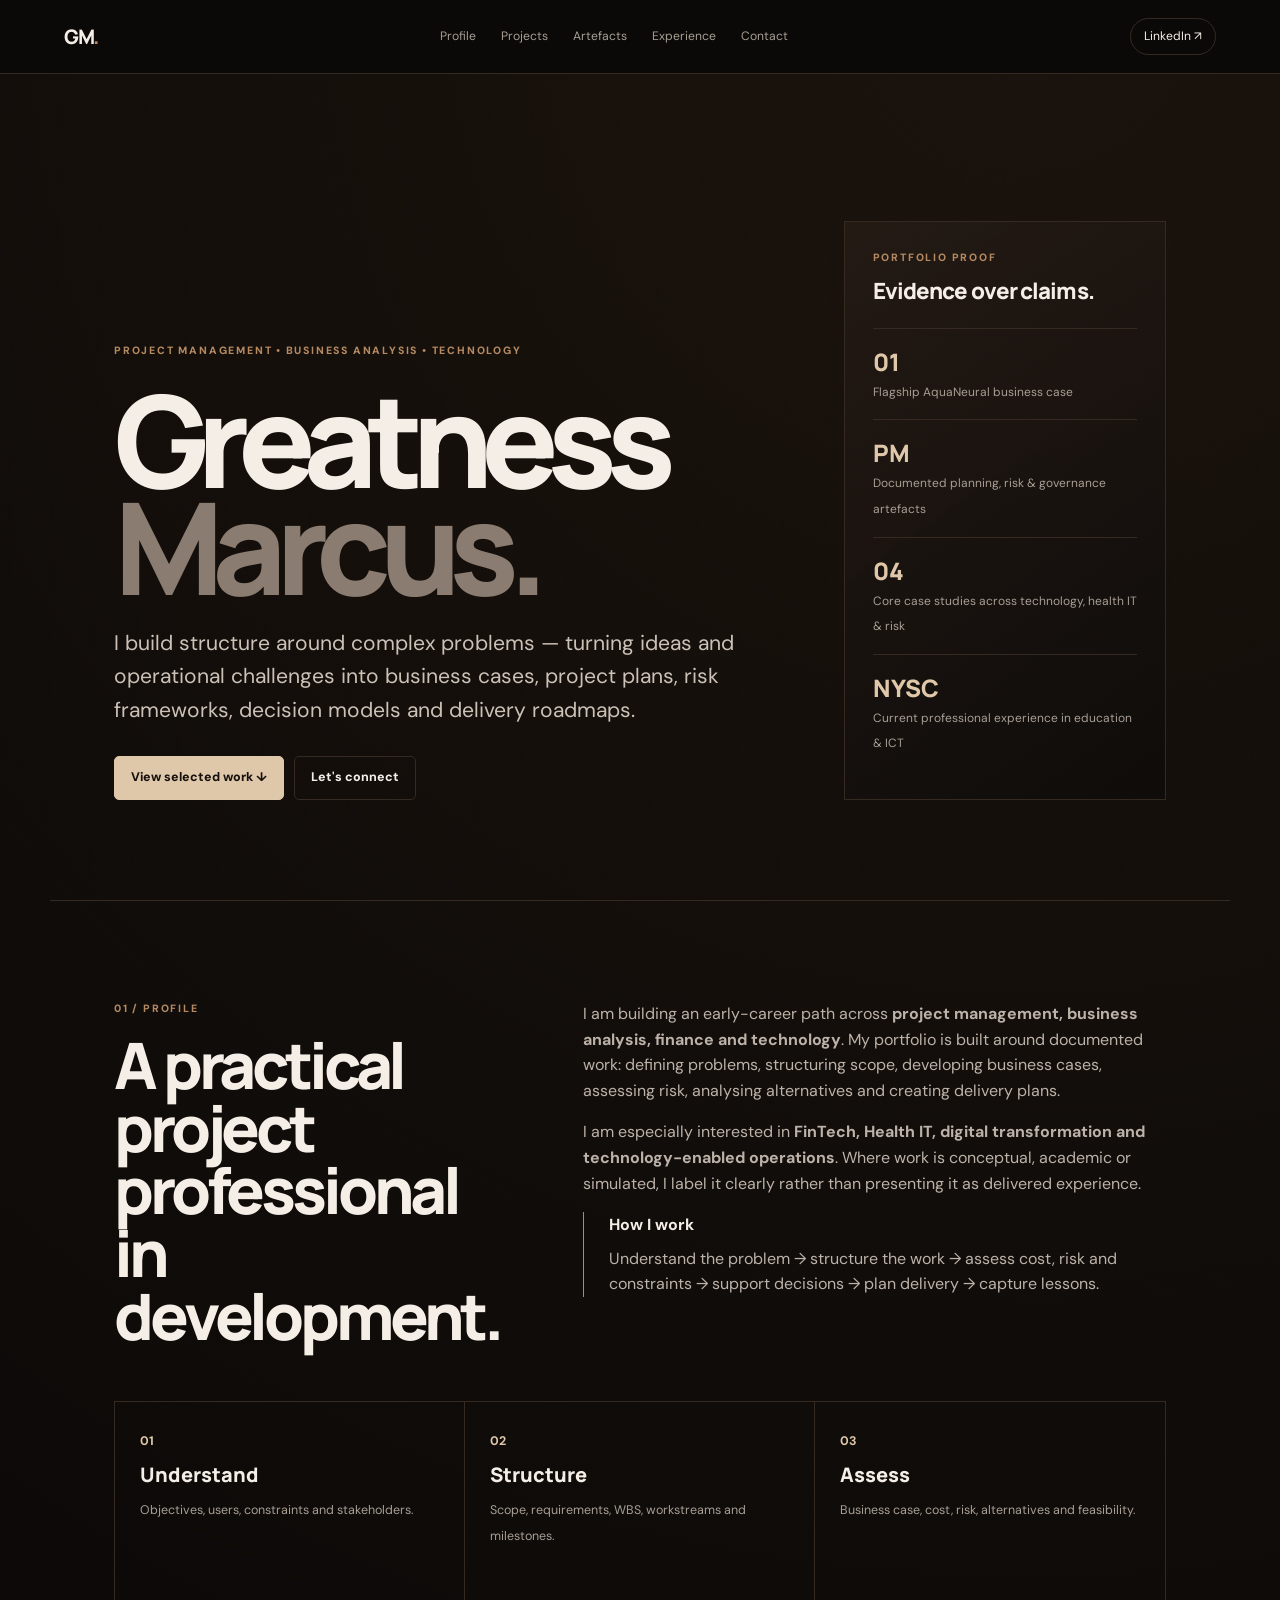
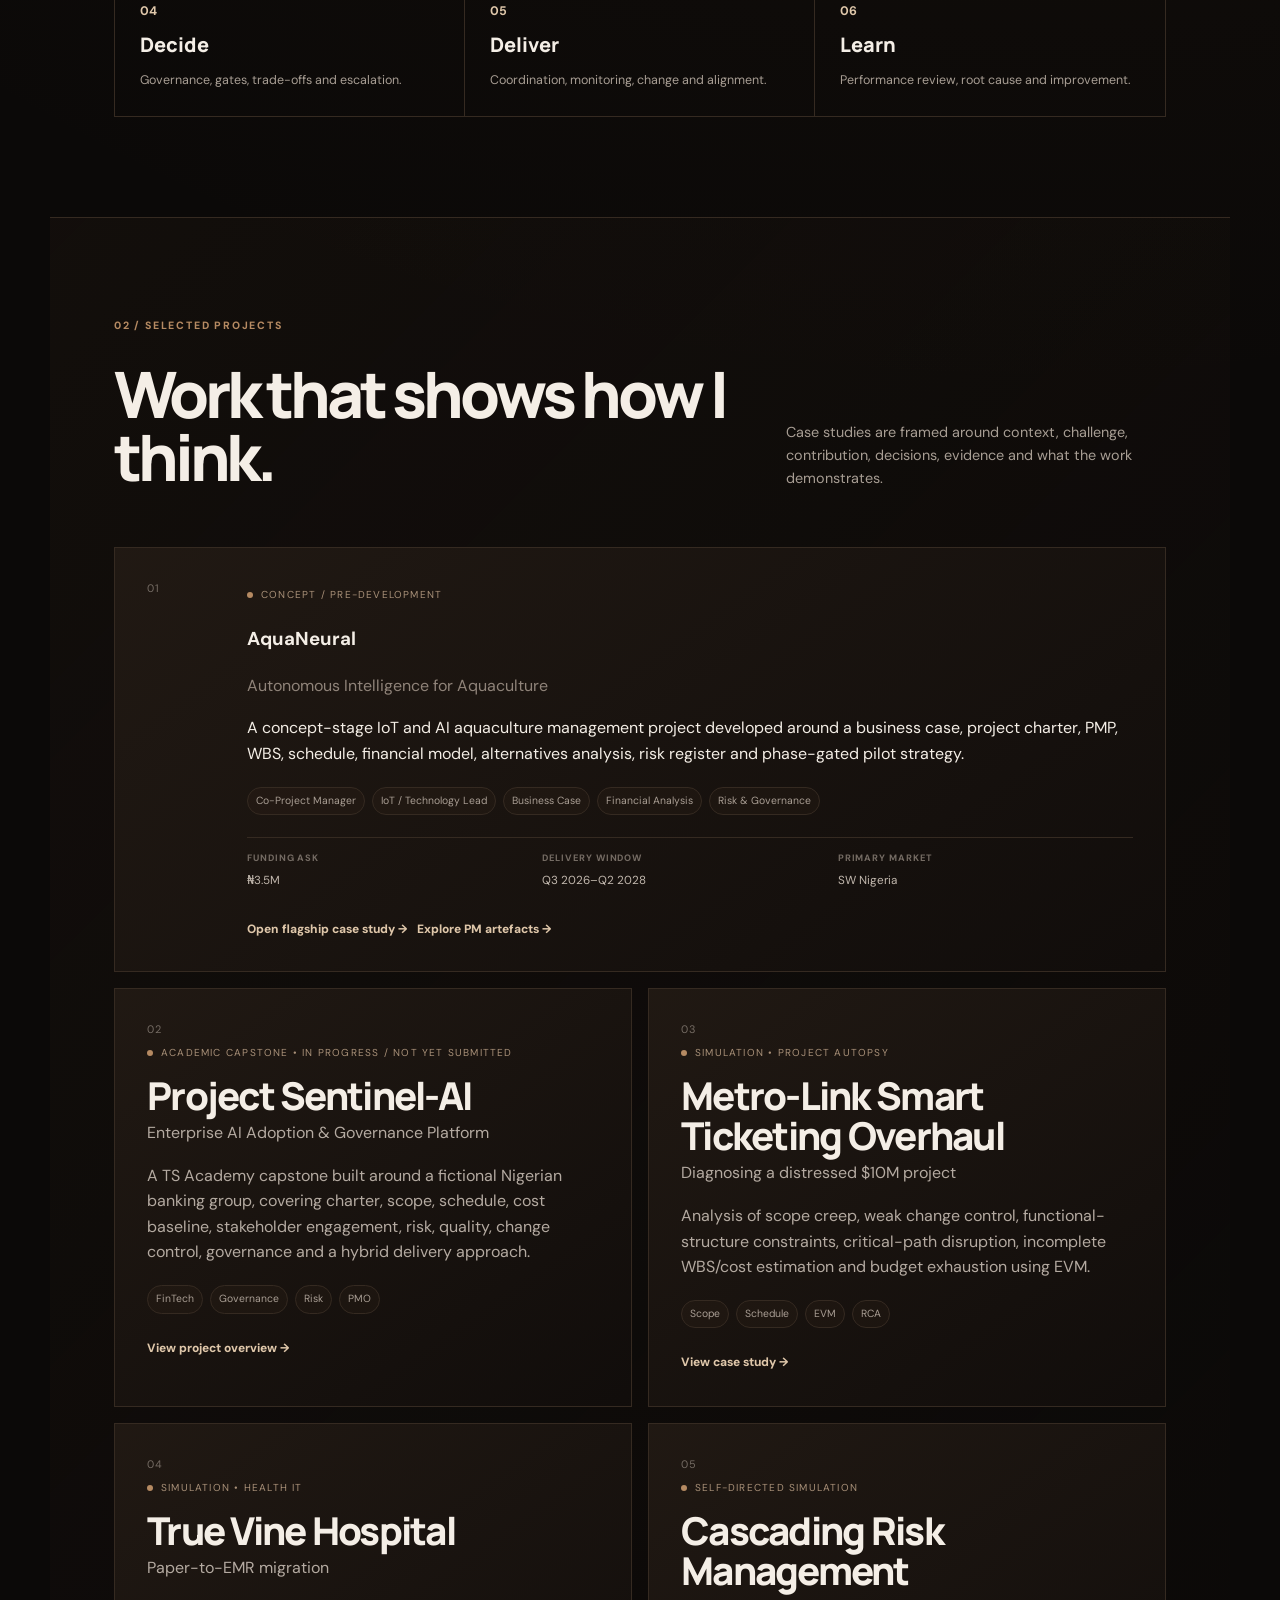
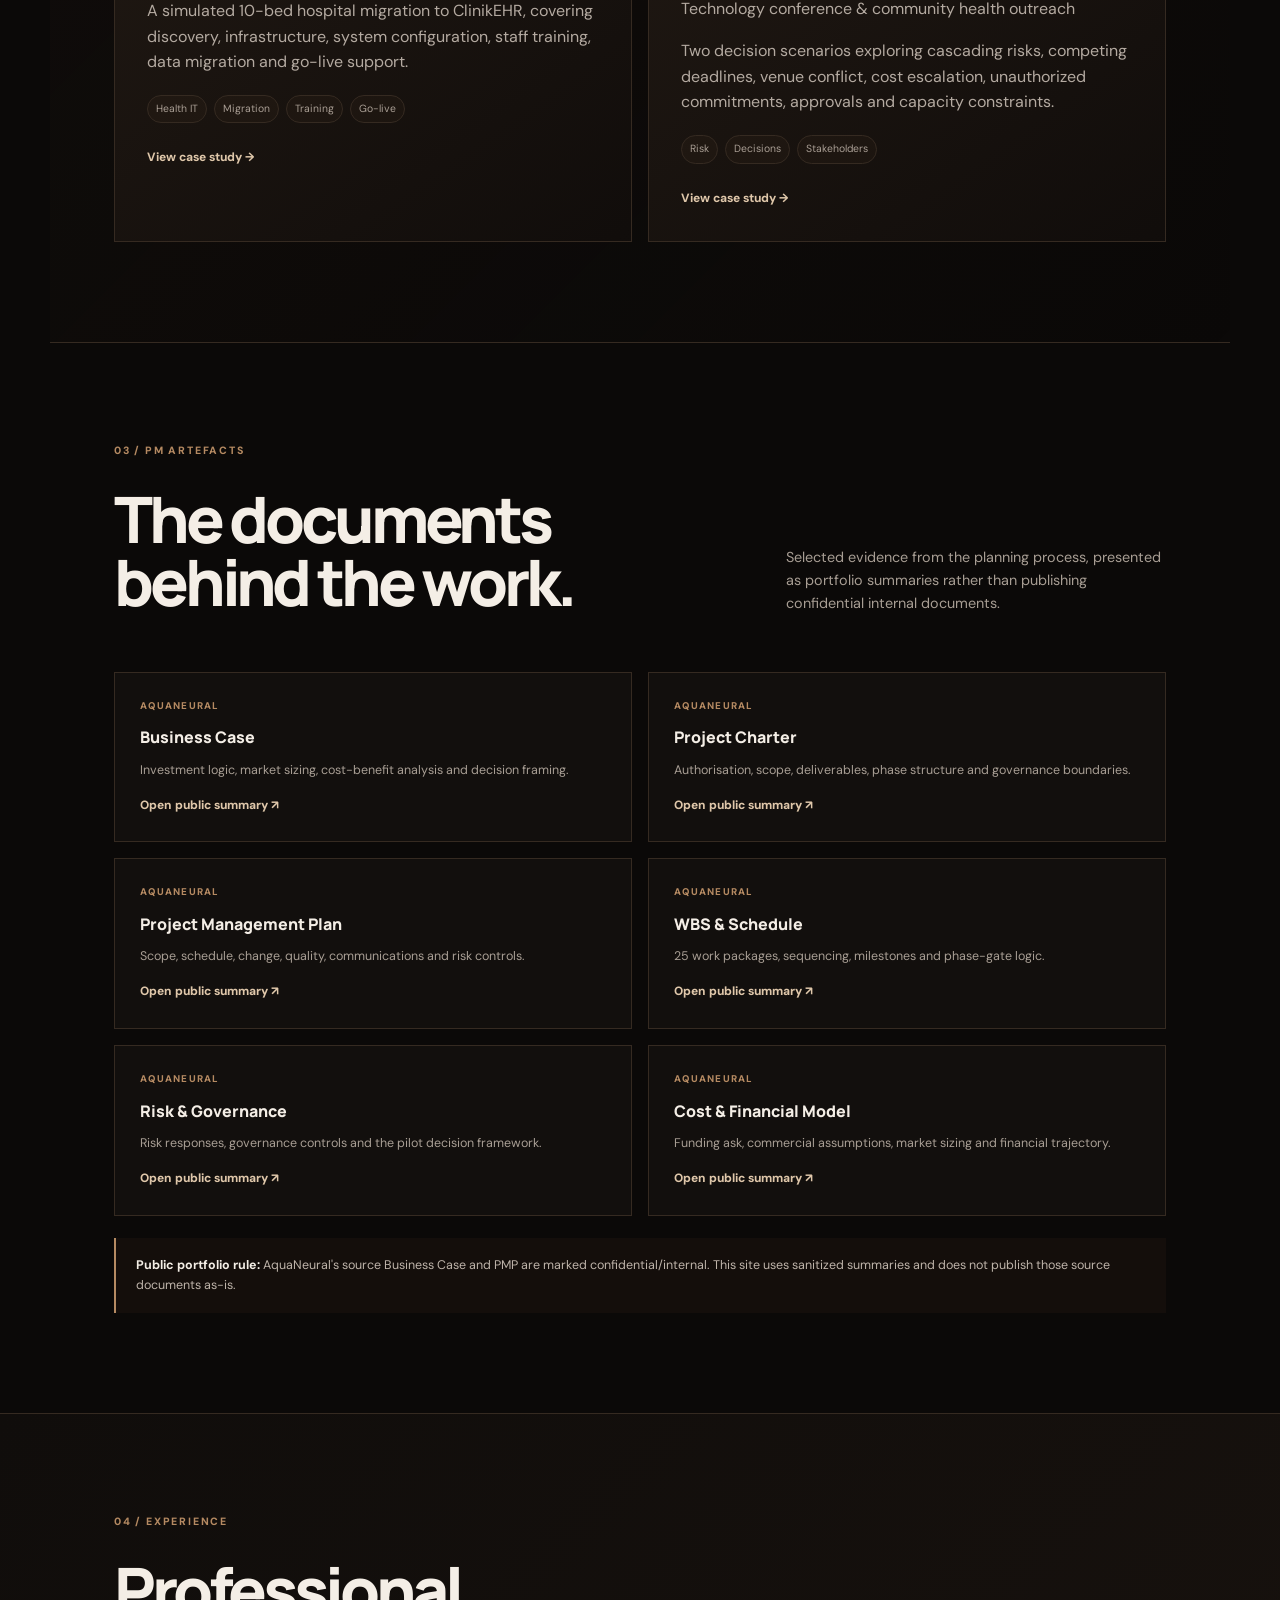
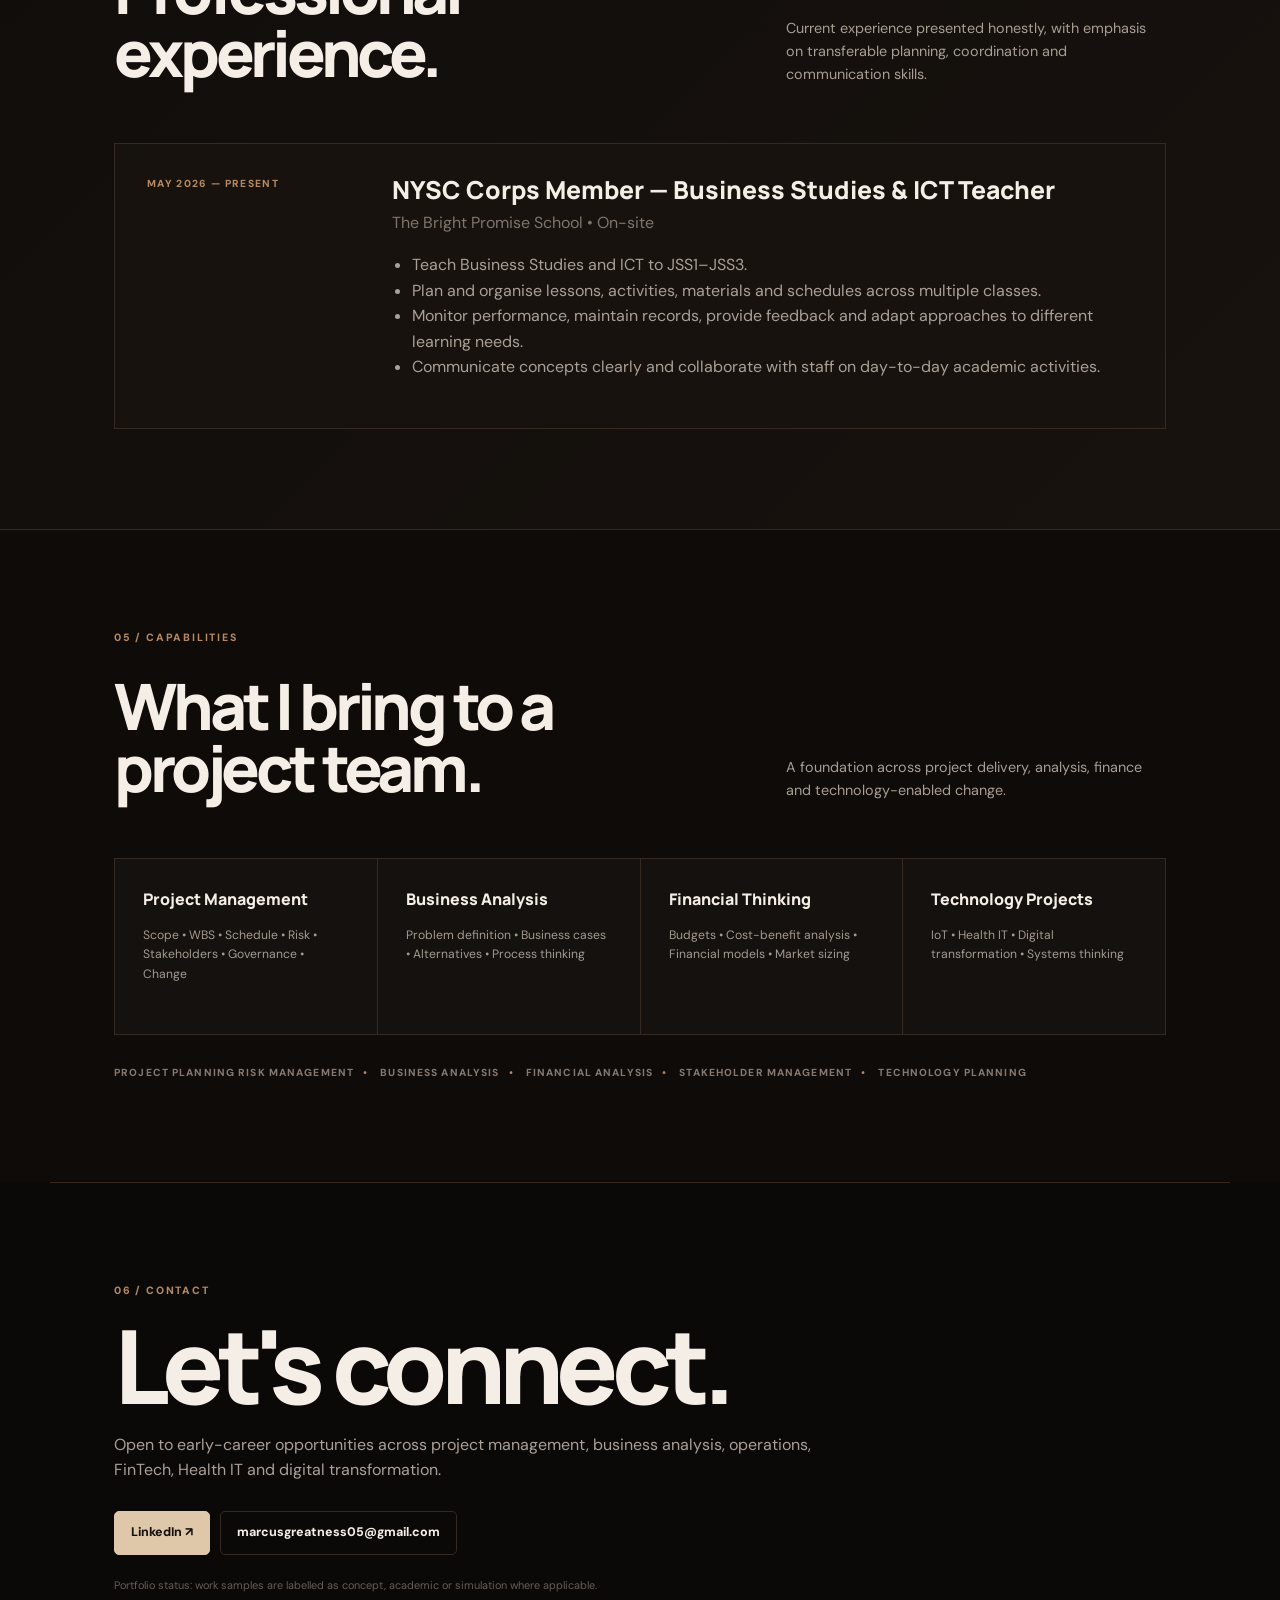
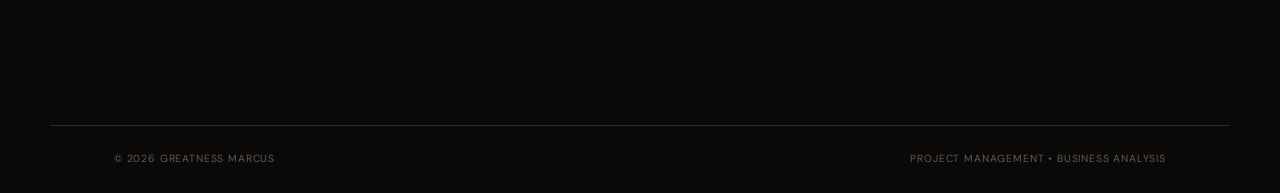
==== commit 7fb31381: "Add files via upload" ====
--- a/index.html
+++ b/index.html
@@ -1,88 +1,16 @@
 <!doctype html>
 <html lang="en">
-<head>
-  <meta charset="utf-8">
-  <meta name="viewport" content="width=device-width, initial-scale=1">
-  <meta name="description" content="Greatness Marcus — early-career Project Management and Business Analysis portfolio focused on FinTech, Health IT, technology projects and structured delivery thinking.">
-  <meta name="theme-color" content="#0b0b0d">
-  <title>Greatness Marcus | Project Management & Business Analysis</title>
-  <link rel="stylesheet" href="style.css">
-</head>
+<head><meta charset="utf-8"><meta name="viewport" content="width=device-width,initial-scale=1"><meta name="description" content="Greatness Marcus — early-career Project Management and Business Analysis portfolio focused on structured delivery, risk, business cases, technology and digital transformation."><meta name="theme-color" content="#0b0908"><title>Greatness Marcus | Project Management Portfolio</title><link rel="stylesheet" href="style.css"></head>
 <body>
-<header class="nav">
-  <a class="brand" href="#top" aria-label="Greatness Marcus home">GM<span>.</span></a>
-  <nav aria-label="Primary navigation">
-    <a href="#about">About</a><a href="#projects">Projects</a><a href="#experience">Experience</a><a href="#capabilities">Capabilities</a><a href="#contact">Contact</a>
-  </nav>
-  <a class="nav-cta" href="https://www.linkedin.com/in/greatness-marcus-pm" target="_blank" rel="noopener">LinkedIn ↗</a>
-</header>
-
+<header class="nav"><a class="brand" href="#top">GM<span>.</span></a><nav><a href="#profile">Profile</a><a href="#projects">Projects</a><a href="#artefacts">Artefacts</a><a href="#experience">Experience</a><a href="#contact">Contact</a></nav><a class="nav-cta" href="https://www.linkedin.com/in/greatness-marcus-pm" target="_blank" rel="noopener">LinkedIn ↗</a></header>
 <main id="top">
-<section class="hero">
-  <div class="hero-inner">
-    <div class="eyebrow">PROJECT MANAGEMENT • BUSINESS ANALYSIS • FINTECH & HEALTH IT</div>
-    <h1>Greatness<br><em>Marcus.</em></h1>
-    <p class="lead">I turn business problems into structured projects — combining planning, risk thinking, business analysis, financial reasoning and technology-focused delivery.</p>
-    <div class="actions"><a class="button primary" href="#projects">Explore my work ↓</a><a class="button ghost" href="#contact">Let's connect</a></div>
-    <div class="hero-meta"><span>Nigeria</span><span>Open to opportunities</span><span>NYSC • Business Studies & ICT</span></div>
-  </div>
-</section>
-
-<section id="about" class="section split">
-  <div><div class="section-kicker">01 / PROFILE</div><h2>Structured thinking.<br>Practical delivery.</h2></div>
-  <div class="copy">
-    <p>I am building an early-career path across <strong>project management, business analysis, finance and technology</strong>. I enjoy taking an ambiguous idea or operational problem and turning it into something a team can actually work with: a defined scope, roadmap, business case, risk response, decision framework or implementation plan.</p>
-    <p>My portfolio includes an enterprise aquaculture technology business case, a distressed-project recovery simulation, a healthcare EMR migration simulation and risk-management scenarios. Project status is always identified clearly: concept, academic/self-directed work or simulation.</p>
-    <div class="profile-points"><span>Project planning</span><span>Business cases</span><span>Risk & governance</span><span>Financial analysis</span><span>Technology projects</span><span>Stakeholder thinking</span></div>
-  </div>
-</section>
-
-<section id="projects" class="section projects-section">
-  <div class="section-kicker">02 / SELECTED PROJECTS</div>
-  <div class="section-head"><h2>Work that shows how I think.</h2><p>Case studies designed to demonstrate structured problem-solving and project decision-making.</p></div>
-
-  <article class="project featured">
-    <div class="project-number">01</div><div class="project-body">
-      <div class="tag">CONCEPT / PRE-DEVELOPMENT</div><h3>AquaNeural</h3><p class="subtitle">Autonomous Intelligence for Aquaculture</p>
-      <p>A pre-development business case for an enterprise IoT + AI aquaculture management system, covering problem definition, strategic alignment, technology migration, financial analysis, market sizing, alternatives, risks and approval.</p>
-      <div class="chips"><span>Co-Project Manager</span><span>IoT / Technology Lead</span><span>Business Case</span><span>Financial Analysis</span><span>Risk</span></div>
-      <a class="text-link" href="aquaneural.html">View full case study →</a>
-    </div>
-  </article>
-
-  <div class="grid">
-    <article class="project"><div class="project-number">02</div><div class="tag">SIMULATION / PROJECT AUTOPSY</div><h3>Metro-Link Smart Ticketing Overhaul</h3><p class="subtitle">Diagnosing a distressed $10M project</p><p>A project-autopsy simulation focused on scope creep, WBS quality, critical-path issues, budget exhaustion, governance, earned value and recovery recommendations.</p><div class="chips"><span>Scope</span><span>Schedule</span><span>Cost</span><span>EVM</span><span>Risk</span></div><a class="text-link" href="metro-link.html">View full case study →</a></article>
-    <article class="project"><div class="project-number">03</div><div class="tag">SIMULATION / HEALTH IT</div><h3>True Vine Hospital</h3><p class="subtitle">Paper-to-EMR migration</p><p>A simulated healthcare IT project covering discovery, infrastructure, ClinikEHR configuration, staff training, historical-record migration, go-live and support.</p><div class="chips"><span>Health IT</span><span>Migration</span><span>Training</span><span>Go-live</span></div><a class="text-link" href="true-vine.html">View full case study →</a></article>
-    <article class="project"><div class="project-number">04</div><div class="tag">SELF-DIRECTED SIMULATION</div><h3>Cascading Risk Management</h3><p class="subtitle">Technology conference & community health outreach</p><p>Two scenarios exploring cascading risks, competing deadlines, venue conflict, cost escalation, unauthorized commitments, approvals and capacity constraints.</p><div class="chips"><span>Risk</span><span>Decision-making</span><span>Stakeholders</span><span>Contingency</span></div><a class="text-link" href="#capabilities">Skills demonstrated ↓</a></article>
-  </div>
-</section>
-
-<section id="experience" class="section dark-section">
-  <div class="section-kicker">03 / EXPERIENCE</div><div class="section-head"><h2>Professional experience.</h2><p>Current role, presented honestly while highlighting transferable project capabilities.</p></div>
-  <div class="experience-card"><div class="experience-date">MAY 2026 — PRESENT</div><div><h3>NYSC Corps Member — Business Studies & ICT Teacher</h3><p class="muted">The Bright Promise School • On-site</p><ul><li>Teach Business Studies and ICT to Junior Secondary students across JSS1–JSS3.</li><li>Plan and organize lessons, activities, materials and schedules across multiple classes.</li><li>Monitor performance, maintain records, provide feedback and adapt approaches to different learning needs.</li><li>Communicate concepts clearly and collaborate with staff on day-to-day academic activities.</li></ul></div></div>
-</section>
-
-<section id="capabilities" class="section capabilities">
-  <div class="section-kicker">04 / CAPABILITIES</div><div class="section-head"><h2>What I bring to a project team.</h2><p>A practical foundation across delivery, analysis, finance and technology.</p></div>
-  <div class="cap-grid">
-    <div><b>Project Management</b><span>Scope • WBS • Schedule • Risk • Stakeholders • Governance • Change</span></div>
-    <div><b>Business Analysis</b><span>Problem definition • Requirements thinking • Business cases • Alternatives • Process thinking</span></div>
-    <div><b>Financial Thinking</b><span>Budgets • Investment cases • Cost-benefit analysis • Scenario analysis • Market sizing</span></div>
-    <div><b>Technology Projects</b><span>IoT concepts • Health IT • Digital transformation • Systems thinking • Technology planning</span></div>
-  </div>
-  <div class="skills-strip"><span>PROJECT PLANNING</span><span>RISK MANAGEMENT</span><span>BUSINESS ANALYSIS</span><span>FINANCIAL ANALYSIS</span><span>STAKEHOLDER MANAGEMENT</span><span>TECHNOLOGY PLANNING</span></div>
-</section>
-
-<section class="section proof">
-  <div class="proof-box"><div class="section-kicker">05 / FLAGSHIP DOCUMENT</div><h2>A deeper look at AquaNeural.</h2><p>The four-page project portfolio turns the flagship case into a concise, recruiter-friendly document covering the business problem, project-management contribution, roadmap, governance and financial case.</p><div class="actions"><a class="button primary" href="assets/AquaNeural_Project_Portfolio_Greatness_Marcus.pdf" target="_blank" rel="noopener">Open AquaNeural PDF ↗</a></div></div>
-</section>
-
-<section id="contact" class="section contact">
-  <div class="section-kicker">06 / CONTACT</div><h2>Let's connect.</h2><p>Interested in entry-level opportunities across project management, business analysis, operations, FinTech, Health IT or digital transformation? I'd be glad to connect.</p>
-  <div class="actions"><a class="button primary" href="https://www.linkedin.com/in/greatness-marcus-pm" target="_blank" rel="noopener">LinkedIn ↗</a><a class="button ghost" href="mailto:marcusgreatness05@gmail.com">Email me</a></div>
-  <p class="small notice">Before publishing, replace <code>marcusgreatness05@gmail.com</code> in <code>index.html</code> with your preferred professional email.</p>
-</section>
-</main>
-<footer><span>© 2026 Greatness Marcus</span><span>Project Management • Business Analysis</span></footer>
-</body>
-</html>
+<section class="hero"><div><div class="eyebrow">PROJECT MANAGEMENT • BUSINESS ANALYSIS • TECHNOLOGY</div><h1>Greatness<br><em>Marcus.</em></h1><p class="lead">I build structure around complex problems — turning ideas and operational challenges into business cases, project plans, risk frameworks, decision models and delivery roadmaps.</p><div class="actions"><a class="button primary" href="#projects">View selected work ↓</a><a class="button ghost" href="#contact">Let's connect</a></div></div><aside class="hero-proof"><div class="kicker">PORTFOLIO PROOF</div><h2>Evidence over claims.</h2><div class="proof-list"><div class="proof-item"><strong>01</strong><span>Flagship AquaNeural business case</span></div><div class="proof-item"><strong>PM</strong><span>Documented planning, risk & governance artefacts</span></div><div class="proof-item"><strong>04</strong><span>Core case studies across technology, health IT & risk</span></div><div class="proof-item"><strong>NYSC</strong><span>Current professional experience in education & ICT</span></div></div></aside></section>
+<section id="profile" class="section"><div class="profile"><div><div class="kicker">01 / PROFILE</div><h2>A practical project professional in development.</h2></div><div class="copy"><p>I am building an early-career path across <strong>project management, business analysis, finance and technology</strong>. My portfolio is built around documented work: defining problems, structuring scope, developing business cases, assessing risk, analysing alternatives and creating delivery plans.</p><p>I am especially interested in <strong>FinTech, Health IT, digital transformation and technology-enabled operations</strong>. Where work is conceptual, academic or simulated, I label it clearly rather than presenting it as delivered experience.</p><div class="profile-card"><strong>How I work</strong><span>Understand the problem → structure the work → assess cost, risk and constraints → support decisions → plan delivery → capture lessons.</span></div></div></div><div class="method"><div><b>01</b><strong>Understand</strong><span>Objectives, users, constraints and stakeholders.</span></div><div><b>02</b><strong>Structure</strong><span>Scope, requirements, WBS, workstreams and milestones.</span></div><div><b>03</b><strong>Assess</strong><span>Business case, cost, risk, alternatives and feasibility.</span></div><div><b>04</b><strong>Decide</strong><span>Governance, gates, trade-offs and escalation.</span></div><div><b>05</b><strong>Deliver</strong><span>Coordination, monitoring, change and alignment.</span></div><div><b>06</b><strong>Learn</strong><span>Performance review, root cause and improvement.</span></div></div></section>
+<section id="projects" class="section projects"><div class="kicker">02 / SELECTED PROJECTS</div><div class="section-head"><h2>Work that shows how I think.</h2><p>Case studies are framed around context, challenge, contribution, decisions, evidence and what the work demonstrates.</p></div>
+<article class="featured-project"><div class="number">01</div><div><div class="status">CONCEPT / PRE-DEVELOPMENT</div><h3>AquaNeural</h3><p class="subtitle">Autonomous Intelligence for Aquaculture</p><p>A concept-stage IoT and AI aquaculture management project developed around a business case, project charter, PMP, WBS, schedule, financial model, alternatives analysis, risk register and phase-gated pilot strategy.</p><div class="chips"><span>Co-Project Manager</span><span>IoT / Technology Lead</span><span>Business Case</span><span>Financial Analysis</span><span>Risk & Governance</span></div><div class="project-meta"><div><b>FUNDING ASK</b><span>₦3.5M</span></div><div><b>DELIVERY WINDOW</b><span>Q3 2026–Q2 2028</span></div><div><b>PRIMARY MARKET</b><span>SW Nigeria</span></div></div><div class="actions"><a class="text-link" href="aquaneural.html">Open flagship case study →</a><a class="text-link" href="aquaneural-artefacts.html">Explore PM artefacts →</a></div></div></article>
+<div class="project-grid"><article class="project project-card"><div class="number">02</div><div class="status">ACADEMIC CAPSTONE • IN PROGRESS / NOT YET SUBMITTED</div><h3>Project Sentinel-AI</h3><p class="subtitle">Enterprise AI Adoption & Governance Platform</p><p>A TS Academy capstone built around a fictional Nigerian banking group, covering charter, scope, schedule, cost baseline, stakeholder engagement, risk, quality, change control, governance and a hybrid delivery approach.</p><div class="chips"><span>FinTech</span><span>Governance</span><span>Risk</span><span>PMO</span></div><a class="text-link" href="sentinel-ai.html">View project overview →</a></article><article class="project project-card"><div class="number">03</div><div class="status">SIMULATION • PROJECT AUTOPSY</div><h3>Metro-Link Smart Ticketing Overhaul</h3><p class="subtitle">Diagnosing a distressed $10M project</p><p>Analysis of scope creep, weak change control, functional-structure constraints, critical-path disruption, incomplete WBS/cost estimation and budget exhaustion using EVM.</p><div class="chips"><span>Scope</span><span>Schedule</span><span>EVM</span><span>RCA</span></div><a class="text-link" href="metro-link.html">View case study →</a></article><article class="project project-card"><div class="number">04</div><div class="status">SIMULATION • HEALTH IT</div><h3>True Vine Hospital</h3><p class="subtitle">Paper-to-EMR migration</p><p>A simulated 10-bed hospital migration to ClinikEHR, covering discovery, infrastructure, system configuration, staff training, data migration and go-live support.</p><div class="chips"><span>Health IT</span><span>Migration</span><span>Training</span><span>Go-live</span></div><a class="text-link" href="true-vine.html">View case study →</a></article><article class="project project-card"><div class="number">05</div><div class="status">SELF-DIRECTED SIMULATION</div><h3>Cascading Risk Management</h3><p class="subtitle">Technology conference & community health outreach</p><p>Two decision scenarios exploring cascading risks, competing deadlines, venue conflict, cost escalation, unauthorized commitments, approvals and capacity constraints.</p><div class="chips"><span>Risk</span><span>Decisions</span><span>Stakeholders</span></div><a class="text-link" href="cascading-risk.html">View case study →</a></article></div></section>
+<section id="artefacts" class="section"><div class="kicker">03 / PM ARTEFACTS</div><div class="section-head"><h2>The documents behind the work.</h2><p>Selected evidence from the planning process, presented as portfolio summaries rather than publishing confidential internal documents.</p></div><div class="artefacts"><div class="artifact"><span class="artifact-label">AQUANEURAL</span><b>Business Case</b><p>Investment logic, market sizing, cost-benefit analysis and decision framing.</p><a class="text-link" href="artefacts/01_AquaNeural_Business_Case_Public_Summary.pdf">Open public summary ↗</a></div><div class="artifact"><span class="artifact-label">AQUANEURAL</span><b>Project Charter</b><p>Authorisation, scope, deliverables, phase structure and governance boundaries.</p><a class="text-link" href="artefacts/02_AquaNeural_Project_Charter_Public_Summary.pdf">Open public summary ↗</a></div><div class="artifact"><span class="artifact-label">AQUANEURAL</span><b>Project Management Plan</b><p>Scope, schedule, change, quality, communications and risk controls.</p><a class="text-link" href="artefacts/03_AquaNeural_PMP_Public_Summary.pdf">Open public summary ↗</a></div><div class="artifact"><span class="artifact-label">AQUANEURAL</span><b>WBS & Schedule</b><p>25 work packages, sequencing, milestones and phase-gate logic.</p><a class="text-link" href="artefacts/04_AquaNeural_WBS_and_Schedule_Public_Summary.pdf">Open public summary ↗</a></div><div class="artifact"><span class="artifact-label">AQUANEURAL</span><b>Risk & Governance</b><p>Risk responses, governance controls and the pilot decision framework.</p><a class="text-link" href="artefacts/05_AquaNeural_Risk_and_Governance_Public_Summary.pdf">Open public summary ↗</a></div><div class="artifact"><span class="artifact-label">AQUANEURAL</span><b>Cost & Financial Model</b><p>Funding ask, commercial assumptions, market sizing and financial trajectory.</p><a class="text-link" href="artefacts/06_AquaNeural_Cost_and_Financial_Model_Public_Summary.pdf">Open public summary ↗</a></div></div><div class="notice"><strong>Public portfolio rule:</strong> AquaNeural's source Business Case and PMP are marked confidential/internal. This site uses sanitized summaries and does not publish those source documents as-is.</div></section>
+<section id="experience" class="section experience"><div class="kicker">04 / EXPERIENCE</div><div class="section-head"><h2>Professional experience.</h2><p>Current experience presented honestly, with emphasis on transferable planning, coordination and communication skills.</p></div><div class="experience-card"><div class="date">MAY 2026 — PRESENT</div><div><h3>NYSC Corps Member — Business Studies & ICT Teacher</h3><div class="muted">The Bright Promise School • On-site</div><ul><li>Teach Business Studies and ICT to JSS1–JSS3.</li><li>Plan and organise lessons, activities, materials and schedules across multiple classes.</li><li>Monitor performance, maintain records, provide feedback and adapt approaches to different learning needs.</li><li>Communicate concepts clearly and collaborate with staff on day-to-day academic activities.</li></ul></div></div></section>
+<section class="section capabilities"><div class="kicker">05 / CAPABILITIES</div><div class="section-head"><h2>What I bring to a project team.</h2><p>A foundation across project delivery, analysis, finance and technology-enabled change.</p></div><div class="cap-grid"><div class="cap"><b>Project Management</b><span>Scope • WBS • Schedule • Risk • Stakeholders • Governance • Change</span></div><div class="cap"><b>Business Analysis</b><span>Problem definition • Business cases • Alternatives • Process thinking</span></div><div class="cap"><b>Financial Thinking</b><span>Budgets • Cost-benefit analysis • Financial models • Market sizing</span></div><div class="cap"><b>Technology Projects</b><span>IoT • Health IT • Digital transformation • Systems thinking</span></div></div><div class="skill-line">PROJECT PLANNING <span>RISK MANAGEMENT</span> <span>BUSINESS ANALYSIS</span> <span>FINANCIAL ANALYSIS</span> <span>STAKEHOLDER MANAGEMENT</span> <span>TECHNOLOGY PLANNING</span></div></section>
+<section id="contact" class="section contact"><div class="kicker">06 / CONTACT</div><h2>Let's connect.</h2><p>Open to early-career opportunities across project management, business analysis, operations, FinTech, Health IT and digital transformation.</p><div class="actions"><a class="button primary" href="https://www.linkedin.com/in/greatness-marcus-pm" target="_blank" rel="noopener">LinkedIn ↗</a><a class="button ghost" href="mailto:marcusgreatness05@gmail.com">marcusgreatness05@gmail.com</a></div><p class="contact-note">Portfolio status: work samples are labelled as concept, academic or simulation where applicable.</p></section>
+</main><footer><span>© 2026 Greatness Marcus</span><span>Project Management • Business Analysis</span></footer></body></html>
--- a/style.css
+++ b/style.css
@@ -1,23 +1,14 @@
 @import url('https://fonts.googleapis.com/css2?family=DM+Sans:wght@400;500;600;700&family=Manrope:wght@700;800&display=swap');
-:root{--bg:#0b0a08;--panel:#15120f;--text:#f2eee7;--muted:#a8a097;--line:#332a22;--soft:#211a14;--accent:#b58a62;--warm:#d8c2a8;--max:1160px}
-*{box-sizing:border-box}html{scroll-behavior:smooth}
-body{margin:0;background:radial-gradient(circle at 85% 8%,rgba(116,79,45,.13),transparent 28%),radial-gradient(circle at 12% 30%,rgba(83,58,37,.10),transparent 25%),var(--bg);color:var(--text);font-family:"DM Sans",ui-sans-serif,system-ui,-apple-system,BlinkMacSystemFont,"Segoe UI",sans-serif;line-height:1.6}
-body:before{content:"";position:fixed;inset:0;pointer-events:none;opacity:.07;background:repeating-linear-gradient(92deg,transparent 0 14px,rgba(183,140,98,.10) 15px,transparent 16px 34px),repeating-linear-gradient(178deg,transparent 0 48px,rgba(255,255,255,.025) 49px,transparent 50px);mix-blend-mode:screen;z-index:-1}
-a{color:inherit;text-decoration:none}.nav{height:76px;display:flex;align-items:center;justify-content:space-between;padding:0 5vw;border-bottom:1px solid var(--line);position:sticky;top:0;background:rgba(11,10,8,.90);backdrop-filter:blur(14px);z-index:20}
-.brand{font-weight:800;font-size:1.25rem;letter-spacing:-.06em}.brand span{color:var(--accent);opacity:1}.nav nav{display:flex;gap:28px}.nav nav a,.nav-cta{font-size:.78rem;color:var(--muted);transition:.2s}.nav nav a:hover,.nav-cta:hover{color:var(--text)}.nav-cta{border:1px solid var(--line);padding:9px 13px;border-radius:999px;color:var(--text)}
-.hero{min-height:calc(100vh - 76px);max-width:var(--max);margin:auto;padding:11vh 5vw 8vh;display:flex;position:relative}.hero-inner{max-width:850px}.eyebrow,.section-kicker,.tag,.experience-date{font-size:.68rem;letter-spacing:.16em;font-weight:700;color:var(--accent)}
-h1,h2,h3{font-family:"Manrope","DM Sans",sans-serif}h1{font-size:clamp(4rem,11vw,9.5rem);line-height:.83;letter-spacing:-.08em;margin:28px 0}.hero h1 em{font-style:normal;color:#81766c}.lead{font-size:clamp(1.1rem,2vw,1.35rem);color:#c9c0b7;max-width:760px;margin:0 0 30px}
-.actions{display:flex;gap:12px;flex-wrap:wrap}.button{display:inline-flex;align-items:center;justify-content:center;padding:12px 17px;border-radius:5px;border:1px solid var(--line);font-size:.82rem;font-weight:700;transition:.2s}.button.primary{background:var(--warm);color:#17120e;border-color:var(--warm)}.button.ghost{background:transparent;color:var(--text)}.button:hover{transform:translateY(-1px);border-color:var(--accent)}
-.hero-meta{display:flex;gap:20px;flex-wrap:wrap;margin-top:52px;color:#817970;font-size:.73rem;text-transform:uppercase;letter-spacing:.08em}
-.section{max-width:var(--max);margin:auto;padding:110px 5vw;border-top:1px solid var(--line)}.split{display:grid;grid-template-columns:1fr 1.25fr;gap:90px}.section h2{font-size:clamp(2.2rem,5vw,4.5rem);line-height:.98;letter-spacing:-.06em;margin:22px 0}.copy p{color:#bdb4ab;font-size:1rem}.copy strong{color:var(--text)}
-.profile-points{display:flex;flex-wrap:wrap;gap:8px;margin-top:28px}.profile-points span,.chips span{border:1px solid var(--line);padding:6px 9px;border-radius:999px;color:#aaa097;font-size:.68rem;background:rgba(62,43,28,.16)}
-.section-head{display:flex;justify-content:space-between;align-items:end;gap:40px;margin:10px 0 42px}.section-head h2{margin:12px 0 0}.section-head p{max-width:360px;color:var(--muted);font-size:.88rem}
-.project{background:linear-gradient(145deg,rgba(34,27,21,.95),rgba(18,15,12,.98));border:1px solid var(--line);padding:34px;position:relative;transition:.25s}.project:hover{border-color:#654a34;transform:translateY(-2px)}.featured{display:grid;grid-template-columns:80px 1fr;margin-bottom:18px}.project-number{font-size:.7rem;color:#6e6258;letter-spacing:.1em}.project h3{font-size:clamp(1.7rem,3vw,2.5rem);letter-spacing:-.045em;line-height:1.05;margin:13px 0 4px}.project .subtitle{color:#8f8378;margin:0 0 20px}.project p:not(.subtitle){color:#b4aaa0;max-width:780px}.chips{display:flex;gap:7px;flex-wrap:wrap;margin:22px 0}.text-link{font-size:.76rem;font-weight:800;letter-spacing:.03em;color:var(--warm)}.grid{display:grid;grid-template-columns:repeat(2,1fr);gap:18px}.grid .project{min-height:390px}
-.dark-section{max-width:none;padding-left:max(5vw,calc((100vw - var(--max))/2 + 5vw));padding-right:max(5vw,calc((100vw - var(--max))/2 + 5vw));background:linear-gradient(135deg,#100d0a,#17120e)}.experience-card{display:grid;grid-template-columns:210px 1fr;gap:40px;padding:34px;border:1px solid var(--line);background:rgba(30,23,18,.82)}.experience-card h3{font-size:1.6rem;line-height:1.15;letter-spacing:-.04em;margin:0 0 5px}.muted{color:#7f756d}.experience-card ul{padding-left:20px;color:#aaa097}
-.capabilities{background:radial-gradient(circle at 90% 10%,rgba(126,87,52,.15),transparent 28%),linear-gradient(135deg,#17120e,#100d0a);color:var(--text);max-width:none;padding-left:max(5vw,calc((100vw - var(--max))/2 + 5vw));padding-right:max(5vw,calc((100vw - var(--max))/2 + 5vw))}
-.capabilities .section-kicker,.capabilities .section-head p{color:#9a8067}.cap-grid{display:grid;grid-template-columns:repeat(2,1fr);gap:1px;background:var(--line);border:1px solid var(--line)}.cap-grid>div{background:rgba(24,19,15,.96);padding:30px;min-height:150px}.cap-grid b{display:block;font-size:1.05rem;margin-bottom:12px;color:#eee7df}.cap-grid span{display:block;color:#a69c93;font-size:.86rem}
-.skills-strip{display:flex;gap:0;flex-wrap:wrap;margin-top:30px;font-size:.65rem;letter-spacing:.12em;font-weight:800;color:#8f8277}.skills-strip span{display:inline-flex;align-items:center;white-space:nowrap}.skills-strip span:not(:last-child)::after{content:"•";margin:0 10px;color:var(--accent)}
-.proof-box{border:1px solid var(--line);padding:55px;background:radial-gradient(circle at 85% 15%,rgba(136,93,54,.16),transparent 32%),linear-gradient(135deg,#211811,#0e0b09)}.proof-box h2{max-width:650px}.proof-box p{max-width:700px;color:#a59b92}
-.contact{padding-bottom:130px}.contact h2{font-size:clamp(3rem,7vw,6.5rem);margin-bottom:15px}.contact>p:not(.small){max-width:700px;color:#aaa097;font-size:1.05rem}.small{font-size:.7rem;color:#68605a;margin-top:22px}.notice code{background:#211811;padding:2px 5px;border-radius:3px}
-footer{border-top:1px solid var(--line);max-width:var(--max);margin:auto;padding:28px 5vw;display:flex;justify-content:space-between;color:#665d56;font-size:.68rem;letter-spacing:.08em;text-transform:uppercase}
-@media(max-width:800px){.nav{padding:0 20px}.nav nav{display:none}.nav-cta{padding:8px 11px}.hero{padding:80px 20px 60px;min-height:auto}.section{padding:78px 20px}.split{grid-template-columns:1fr;gap:25px}.section-head{display:block}.section-head p{margin-top:20px}.featured{grid-template-columns:45px 1fr}.grid{grid-template-columns:1fr}.grid .project{min-height:auto}.experience-card{grid-template-columns:1fr;gap:12px}.capabilities{padding-left:20px;padding-right:20px}.cap-grid{grid-template-columns:1fr}.proof-box{padding:35px 25px}footer{padding:25px 20px;display:block}footer span{display:block;margin:5px 0}}
+:root{--bg:#0b0908;--panel:#15110e;--panel2:#1b1510;--text:#f4eee6;--muted:#a89e94;--dim:#756c64;--line:#352a21;--accent:#b58a62;--warm:#dfc7aa;--max:1180px}
+*{box-sizing:border-box}html{scroll-behavior:smooth}body{margin:0;background:radial-gradient(circle at 80% 0%,rgba(125,82,43,.14),transparent 30%),var(--bg);color:var(--text);font-family:"DM Sans",system-ui,sans-serif;line-height:1.6}body:before{content:"";position:fixed;inset:0;pointer-events:none;opacity:.055;background:repeating-linear-gradient(91deg,transparent 0 17px,rgba(214,170,123,.14) 18px,transparent 19px 43px),repeating-linear-gradient(177deg,transparent 0 67px,rgba(255,255,255,.025) 68px,transparent 69px);z-index:-1}a{color:inherit;text-decoration:none}.nav{height:74px;padding:0 5vw;border-bottom:1px solid var(--line);display:flex;align-items:center;justify-content:space-between;position:sticky;top:0;z-index:20;background:rgba(11,9,8,.9);backdrop-filter:blur(15px)}.brand{font:800 1.25rem Manrope,sans-serif;letter-spacing:-.07em}.brand span{color:var(--accent)}.nav nav{display:flex;gap:25px}.nav nav a,.nav-cta{font-size:.76rem;color:var(--muted)}.nav nav a:hover,.nav-cta:hover{color:var(--text)}.nav-cta{border:1px solid var(--line);padding:8px 13px;border-radius:999px;color:var(--text)}
+main{overflow:hidden}.hero{max-width:var(--max);margin:auto;padding:105px 5vw 100px;min-height:calc(100vh - 74px);display:grid;grid-template-columns:1.35fr .65fr;gap:60px;align-items:end}.eyebrow,.kicker,.tag{font-size:.66rem;letter-spacing:.17em;font-weight:800;color:var(--accent);text-transform:uppercase}.hero h1{font:800 clamp(4rem,10vw,9.2rem)/.84 Manrope,sans-serif;letter-spacing:-.09em;margin:26px 0}.hero h1 em{font-style:normal;color:#8a7c70}.lead{font-size:clamp(1.08rem,2vw,1.32rem);max-width:760px;color:#cbc1b7}.actions{display:flex;gap:10px;flex-wrap:wrap;margin-top:28px}.button{display:inline-flex;padding:11px 16px;border:1px solid var(--line);border-radius:5px;font-size:.78rem;font-weight:800}.button.primary{background:var(--warm);color:#17110d;border-color:var(--warm)}.button.ghost{color:var(--text)}.button:hover{border-color:var(--accent);transform:translateY(-1px)}.hero-proof{border:1px solid var(--line);background:linear-gradient(145deg,rgba(36,27,21,.94),rgba(15,12,10,.98));padding:28px}.hero-proof h2{font:800 1.4rem Manrope;margin:8px 0 22px;letter-spacing:-.04em}.proof-list{display:grid;gap:0}.proof-item{padding:16px 0;border-top:1px solid var(--line)}.proof-item strong{display:block;font:800 1.5rem Manrope;color:var(--warm)}.proof-item span{font-size:.75rem;color:var(--muted)}
+.section{max-width:var(--max);margin:auto;padding:100px 5vw;border-top:1px solid var(--line)}.section-head{display:flex;justify-content:space-between;align-items:end;gap:50px;margin:12px 0 42px}.section h2{font:800 clamp(2.3rem,5vw,4.5rem)/.98 Manrope,sans-serif;letter-spacing:-.065em;margin:16px 0}.section-head p{max-width:380px;color:var(--muted);font-size:.9rem}.profile{display:grid;grid-template-columns:.8fr 1.2fr;gap:80px}.copy{color:#bcb2a9}.copy p{margin-top:0}.profile-card{border-left:1px solid var(--accent);padding-left:25px}.profile-card strong{display:block;color:var(--text);margin-bottom:8px}.method{display:grid;grid-template-columns:repeat(3,1fr);border:1px solid var(--line);margin-top:38px}.method div{padding:25px;border-right:1px solid var(--line)}.method div:nth-child(3n){border-right:0}.method b{font-size:.78rem;color:var(--warm)}.method strong{display:block;font:800 1.25rem Manrope;margin:8px 0}.method span{font-size:.78rem;color:var(--muted)}
+.projects{background:linear-gradient(135deg,rgba(28,21,16,.45),transparent)}.featured-project,.project{border:1px solid var(--line);background:linear-gradient(145deg,rgba(34,26,20,.94),rgba(17,13,11,.98));padding:32px}.featured-project{display:grid;grid-template-columns:90px 1fr;gap:10px}.number{font-size:.68rem;letter-spacing:.12em;color:var(--dim)}.project h3{font:800 clamp(1.6rem,3vw,2.5rem)/1.05 Manrope;margin:12px 0 4px;letter-spacing:-.045em}.subtitle{color:#8f8379;margin:0 0 17px}.project p{color:#b4aaa1;max-width:800px}.chips{display:flex;flex-wrap:wrap;gap:7px;margin:20px 0}.chips span,.mini-tag{border:1px solid var(--line);background:rgba(78,53,34,.12);padding:5px 8px;border-radius:999px;color:#a99e94;font-size:.65rem}.text-link{font-size:.75rem;font-weight:800;color:var(--warm)}.project-grid{display:grid;grid-template-columns:repeat(2,1fr);gap:16px;margin-top:16px}.project-card{min-height:370px}.status{display:inline-flex;gap:8px;align-items:center;font-size:.63rem;letter-spacing:.12em;color:#a89078}.status:before{content:"";width:6px;height:6px;border-radius:50%;background:var(--accent)}.project-meta{display:grid;grid-template-columns:repeat(3,1fr);border-top:1px solid var(--line);margin-top:22px}.project-meta div{padding:13px 10px 0 0}.project-meta b{display:block;font-size:.58rem;color:var(--dim);letter-spacing:.1em}.project-meta span{font-size:.73rem;color:#c2b8ae}
+.artefacts{display:grid;grid-template-columns:1fr 1fr;gap:16px}.artifact{border:1px solid var(--line);padding:25px;background:#120f0d}.artifact b{font:800 1rem Manrope}.artifact p{font-size:.78rem;color:var(--muted);margin-bottom:0}.artifact .artifact-label{display:block;color:var(--accent);font-size:.61rem;letter-spacing:.13em;margin-bottom:13px;font-weight:800}.notice{border-left:2px solid var(--accent);padding:18px 20px;background:rgba(65,43,28,.18);color:#bfb4aa;font-size:.78rem;margin-top:22px}.notice strong{color:var(--text)}
+.experience{background:linear-gradient(135deg,#100d0b,#18120e);max-width:none;padding-left:max(5vw,calc((100vw - var(--max))/2 + 5vw));padding-right:max(5vw,calc((100vw - var(--max))/2 + 5vw))}.experience-card{display:grid;grid-template-columns:200px 1fr;gap:45px;border:1px solid var(--line);padding:32px;background:rgba(25,19,15,.75)}.date{font-size:.64rem;color:var(--accent);letter-spacing:.13em;font-weight:800}.experience-card h3{font:800 1.55rem/1.15 Manrope;margin:0 0 6px}.muted{color:#7f756c}.experience-card ul{color:#aaa097;padding-left:20px}
+.capabilities{background:#0e0b09;max-width:none;padding-left:max(5vw,calc((100vw - var(--max))/2 + 5vw));padding-right:max(5vw,calc((100vw - var(--max))/2 + 5vw))}.cap-grid{display:grid;grid-template-columns:repeat(4,1fr);border:1px solid var(--line);background:var(--line);gap:1px}.cap{background:#15110e;padding:28px;min-height:175px}.cap b{font:800 1rem Manrope}.cap span{display:block;color:#a39a91;font-size:.76rem;margin-top:13px}.skill-line{margin-top:30px;color:#85786e;font-size:.64rem;letter-spacing:.11em;font-weight:800}.skill-line span:not(:last-child):after{content:"•";margin:0 9px;color:var(--accent)}
+.contact{padding-bottom:120px}.contact h2{font-size:clamp(3.5rem,8vw,7rem)}.contact p{max-width:700px;color:#aaa098}.contact-note{font-size:.68rem!important;color:#655d56!important;margin-top:22px}footer{max-width:var(--max);margin:auto;border-top:1px solid var(--line);padding:25px 5vw;display:flex;justify-content:space-between;color:#625a53;font-size:.65rem;letter-spacing:.08em;text-transform:uppercase}
+@media(max-width:850px){.nav nav{display:none}.hero{grid-template-columns:1fr;padding:80px 20px 70px}.section{padding:75px 20px}.profile{grid-template-columns:1fr;gap:30px}.method{grid-template-columns:1fr}.method div{border-right:0;border-bottom:1px solid var(--line)}.method div:last-child{border-bottom:0}.project-grid,.artefacts{grid-template-columns:1fr}.cap-grid{grid-template-columns:1fr 1fr}.experience{padding-left:20px;padding-right:20px}.experience-card{grid-template-columns:1fr;gap:12px}.section-head{display:block}.section-head p{margin-top:20px}footer{padding:25px 20px;display:block}footer span{display:block;margin:5px 0}}
+@media(max-width:520px){.cap-grid{grid-template-columns:1fr}.featured-project{grid-template-columns:45px 1fr}.project-meta{grid-template-columns:1fr}.hero h1{font-size:4rem}}
+
+.artifact .text-link{display:inline-block;margin-top:15px}.artifact b{display:block}.artifact span{display:block}.artifact a{margin-top:10px}.artifact:hover{border-color:var(--accent);transform:translateY(-2px);transition:.2s}
